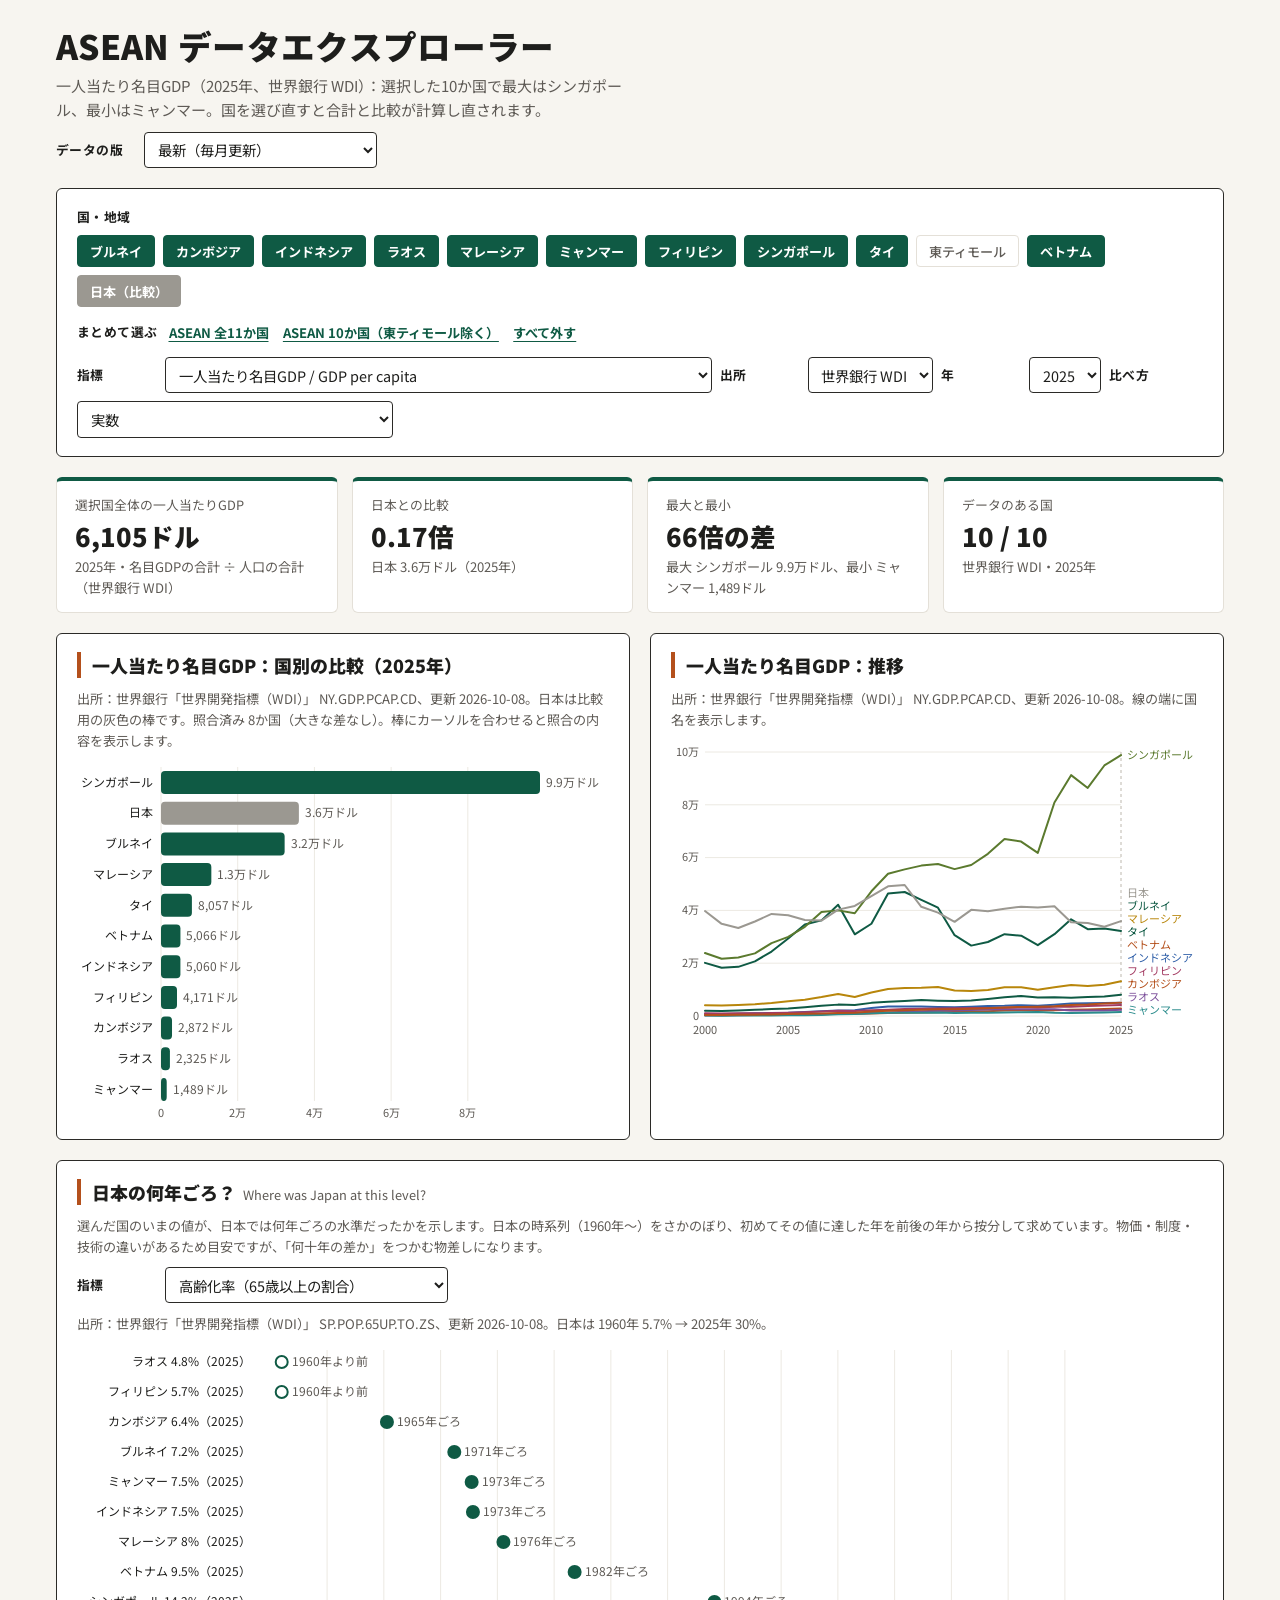
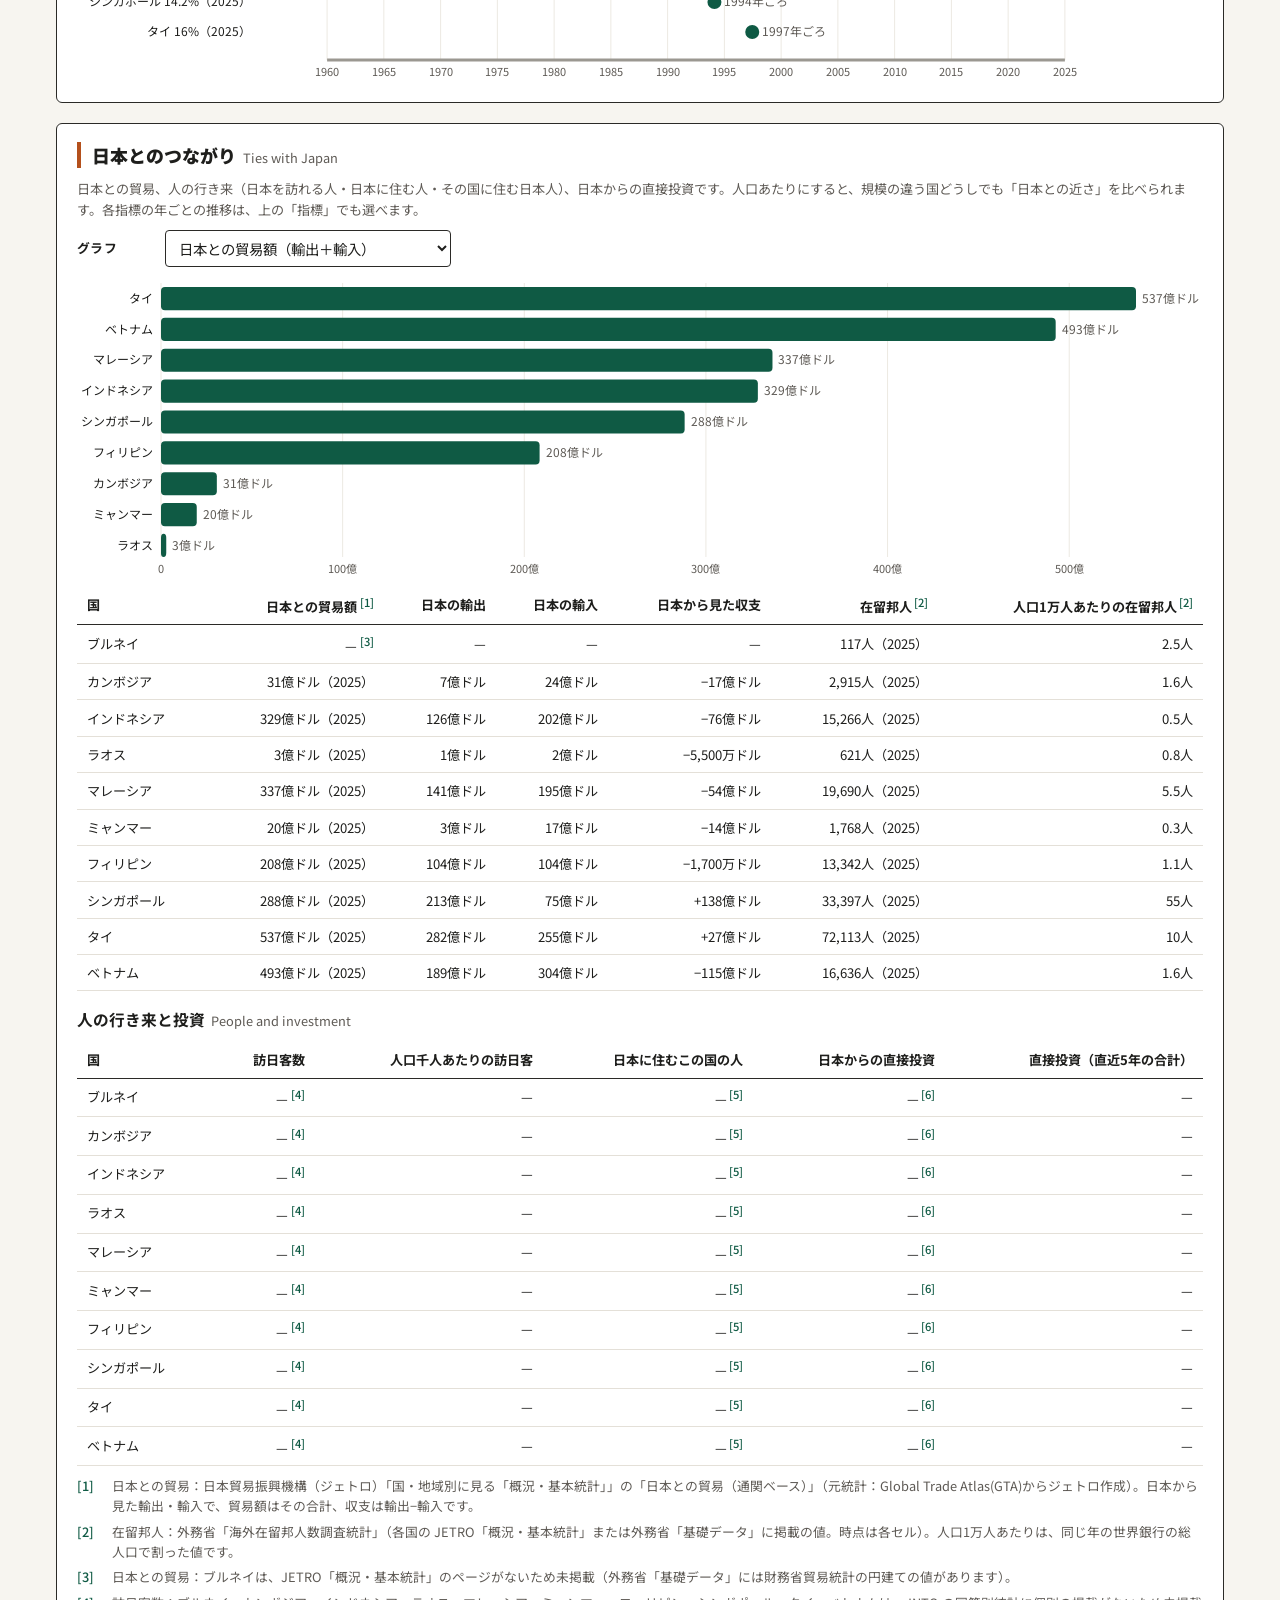
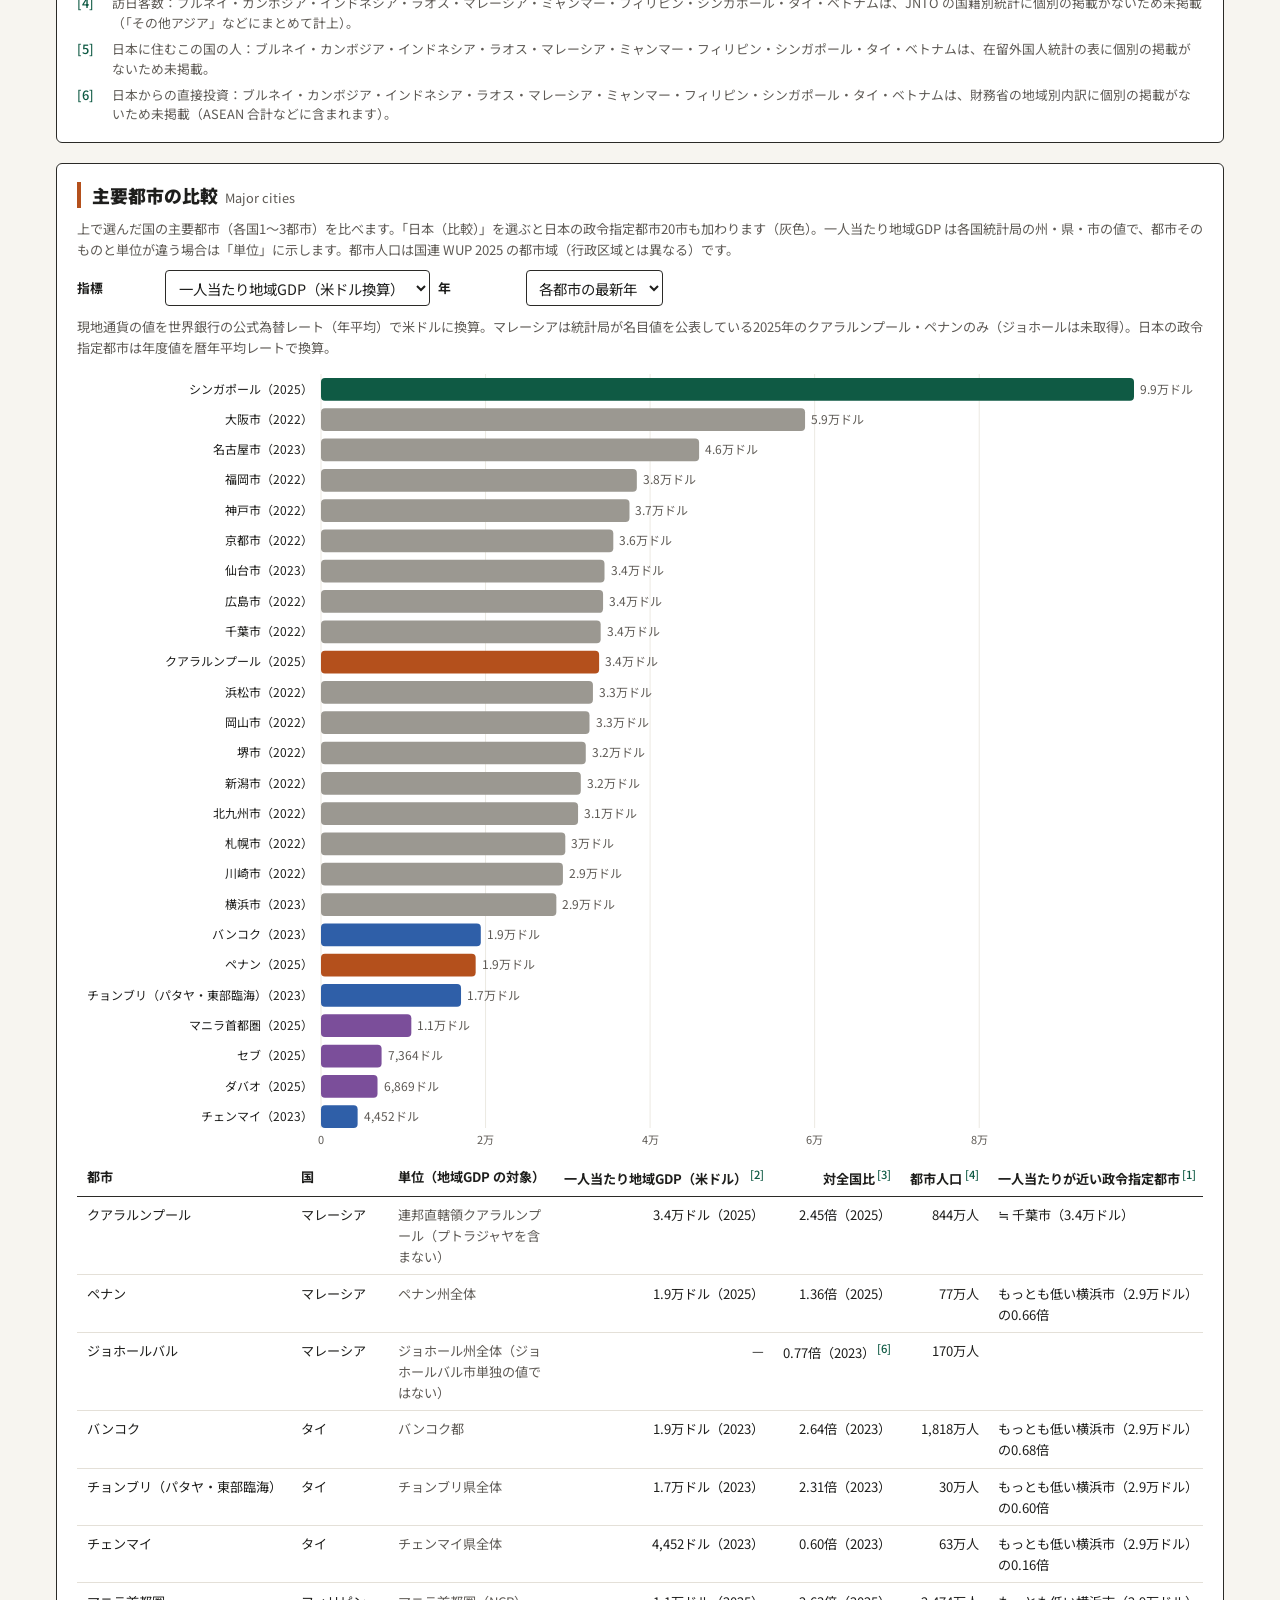
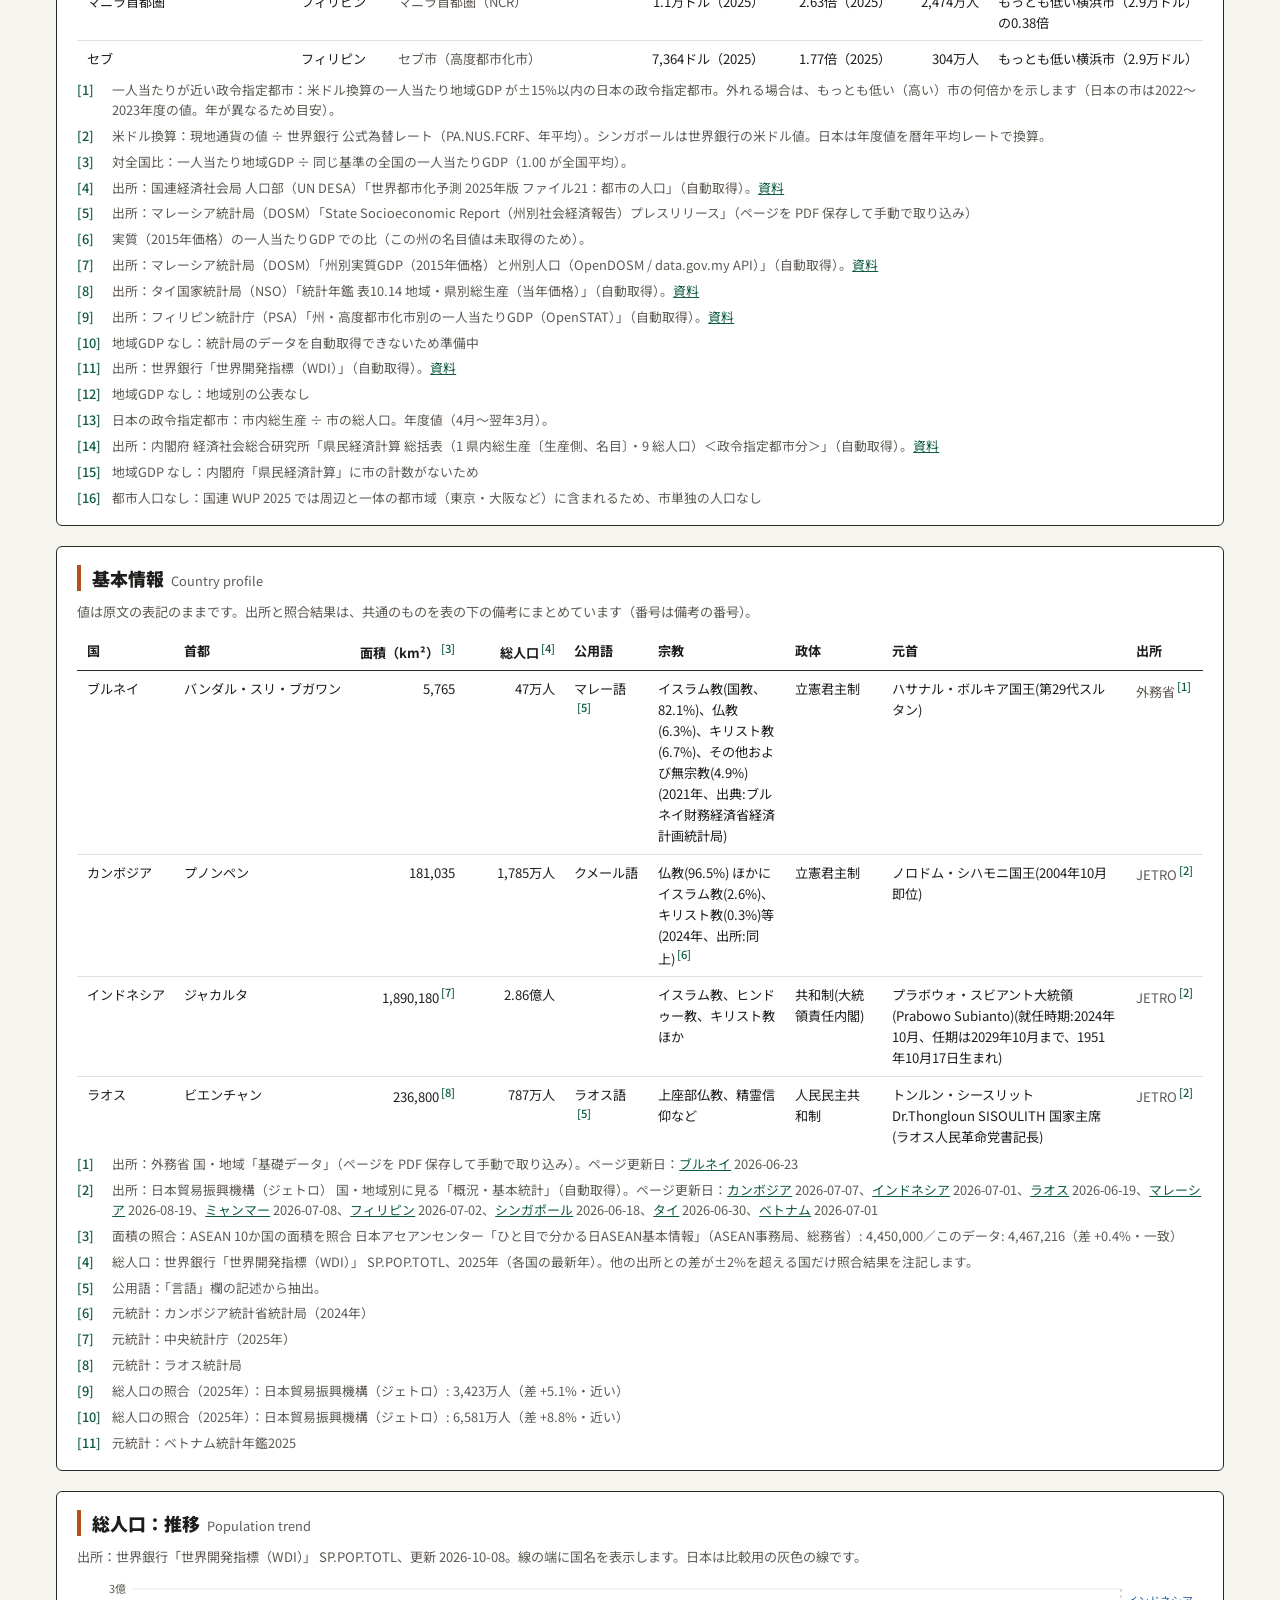
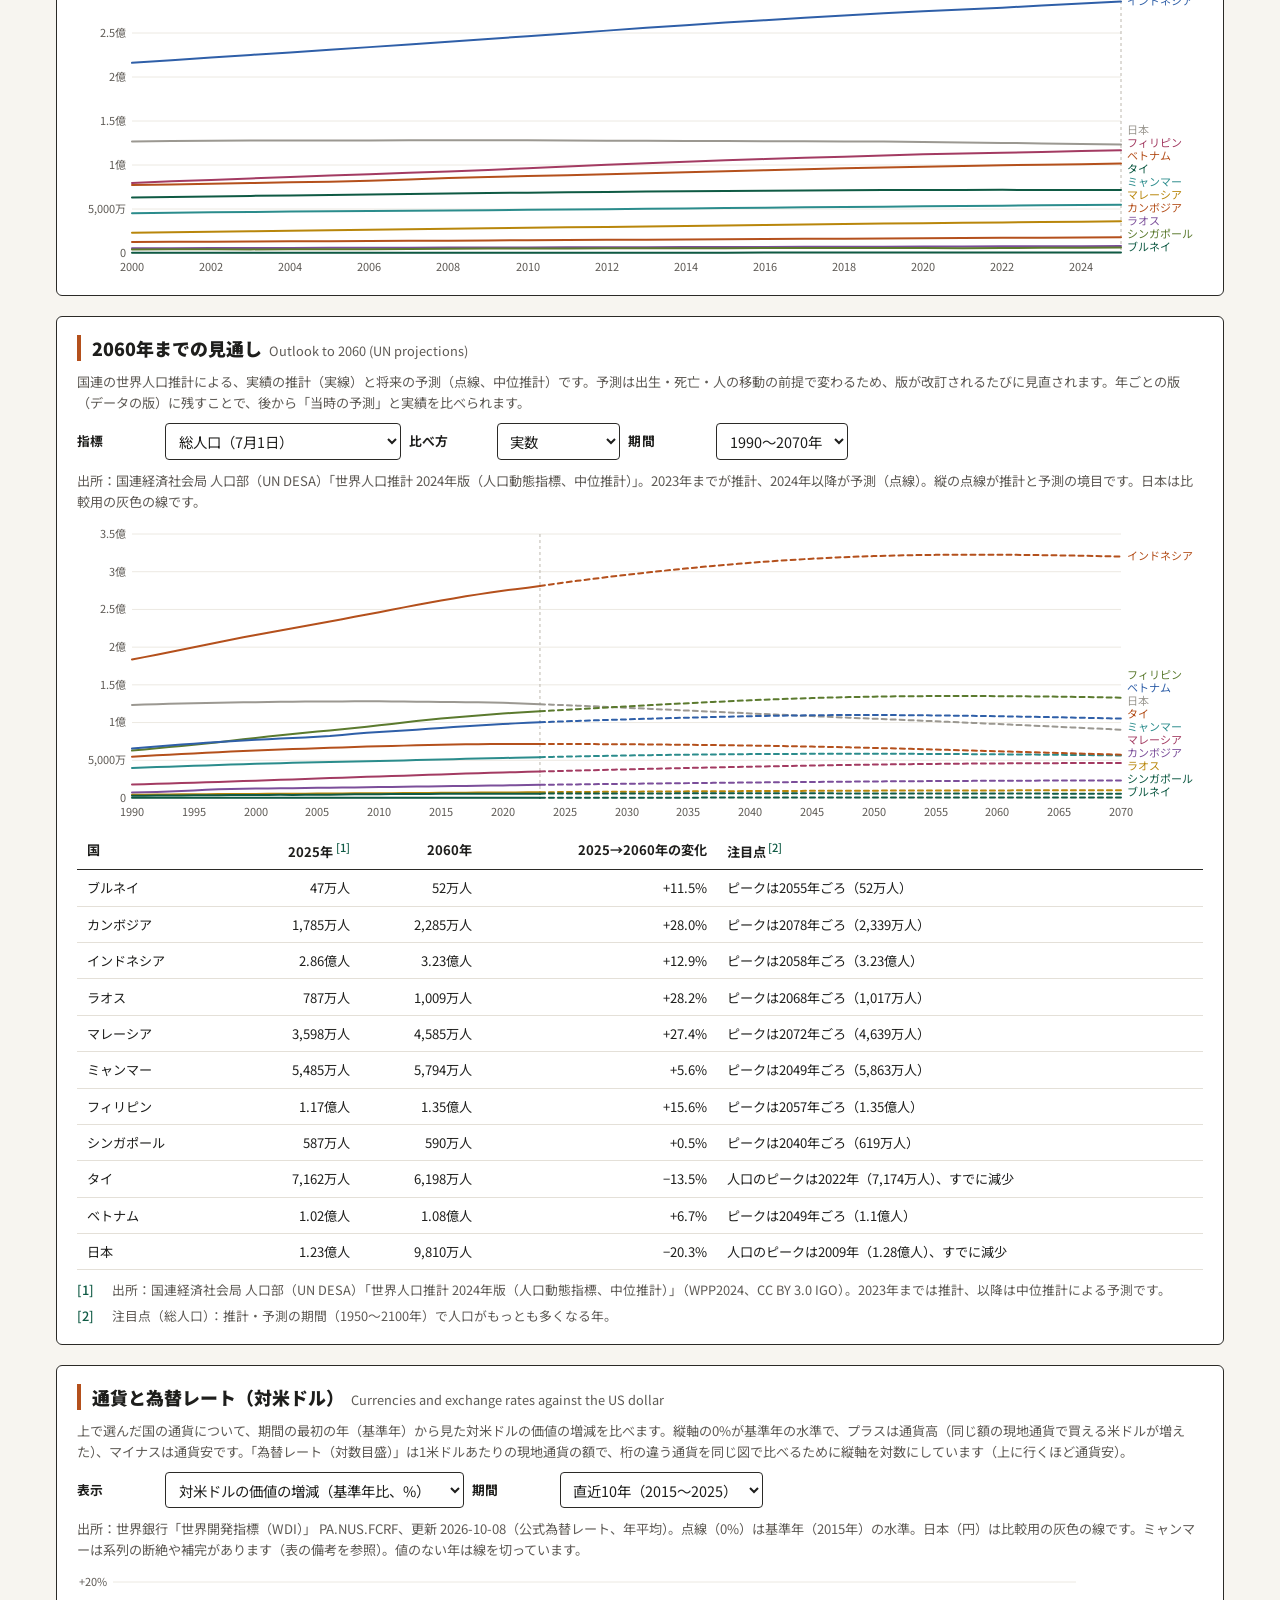
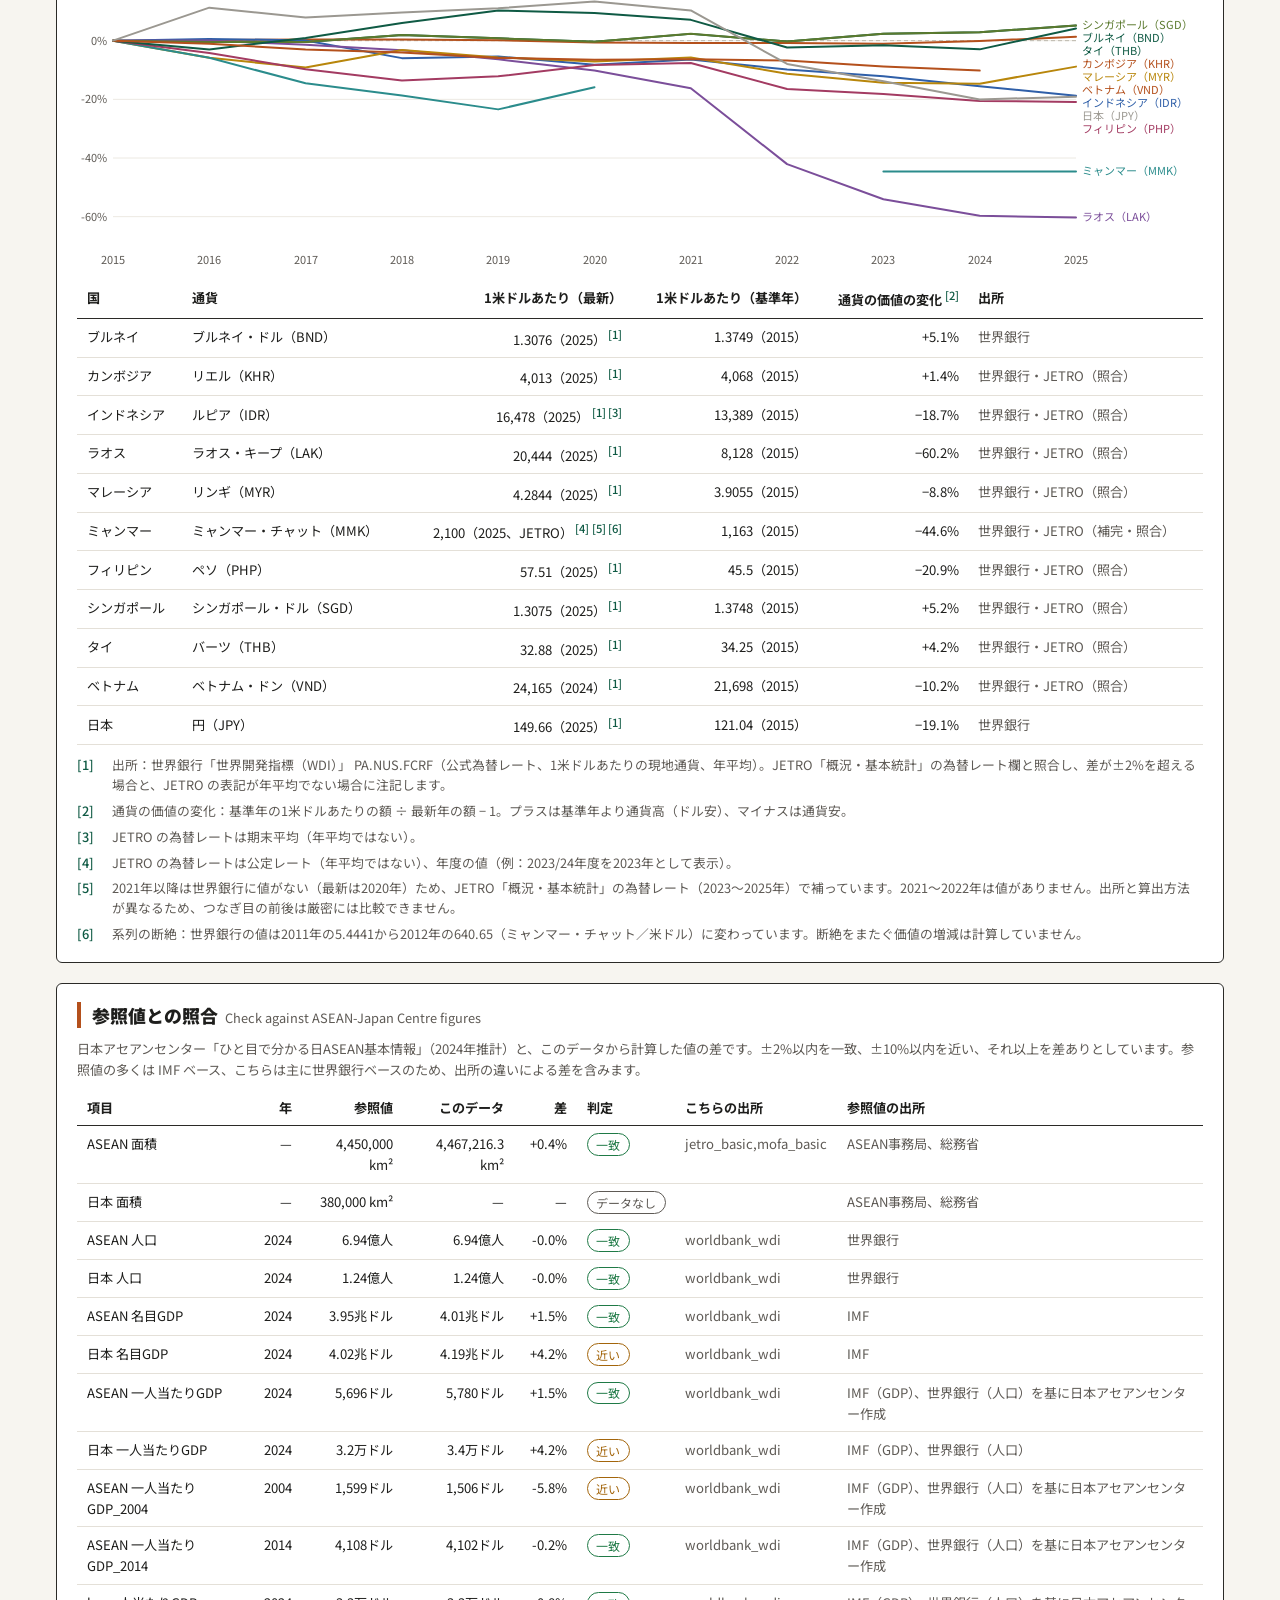
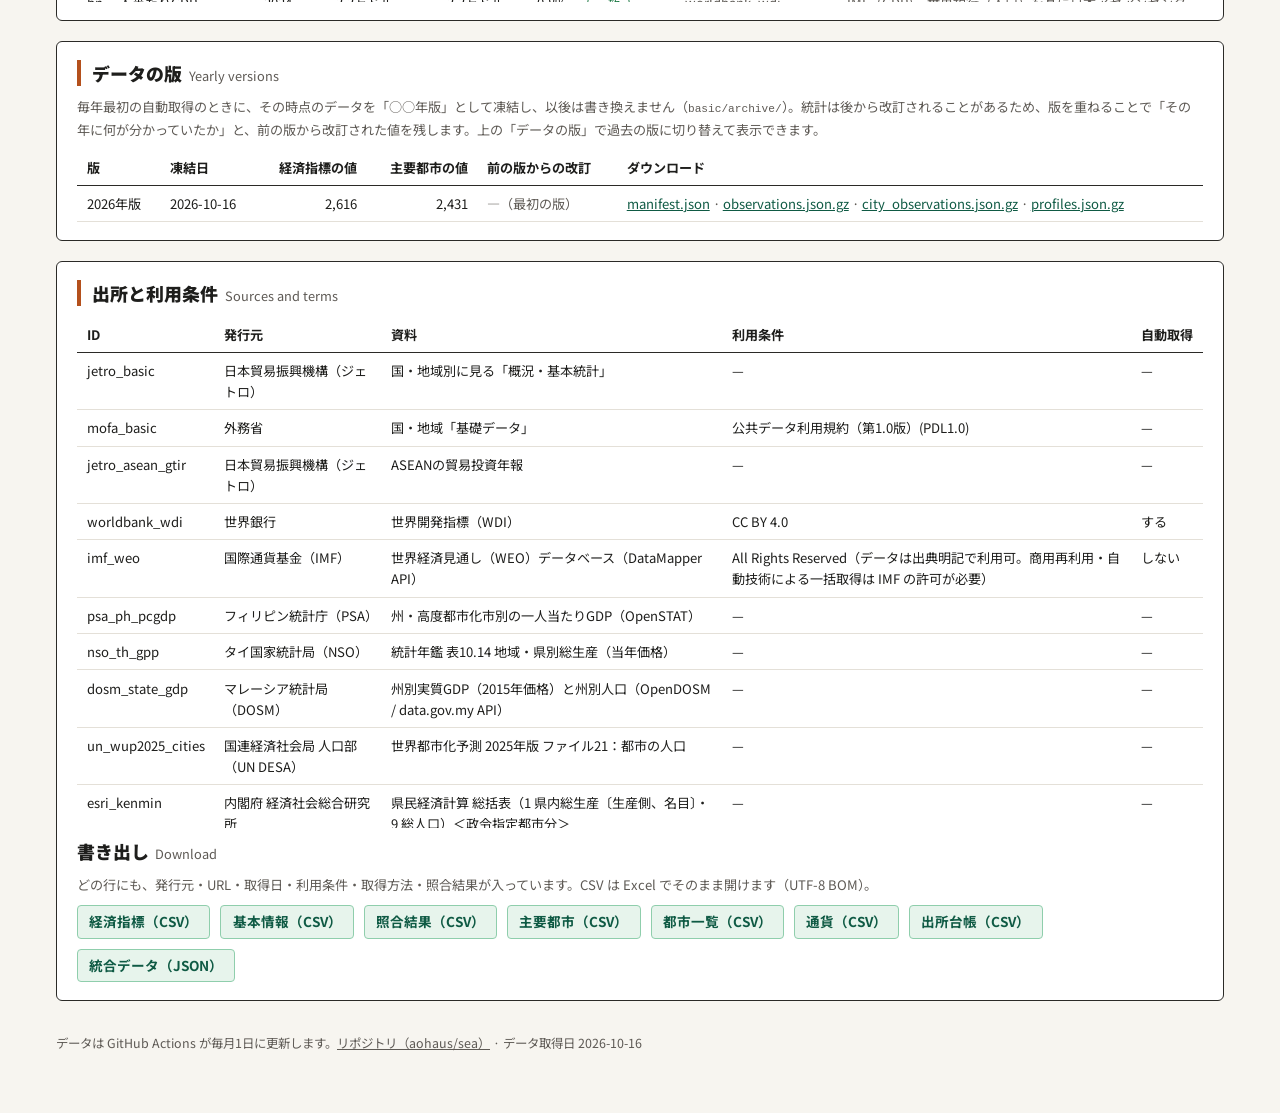
==== basic/index.html @ c5201b41 "新しい指標を合計の対象に、出所の短い表示名を追加 Co-Authored-By: Claude Opus 5.5 <noreply@anthropic.com> Claude-Session: htt" ====
<!doctype html>
<html lang="ja">
<head>
<meta charset="utf-8">
<meta name="viewport" content="width=device-width, initial-scale=1, viewport-fit=cover">
<title>ASEAN データエクスプローラー</title>
<meta name="description" content="ASEAN 11か国と日本の基本情報・経済指標を、出所と照合結果つきで比較・書き出しできるビューア。">
<link rel="preconnect" href="https://fonts.googleapis.com">
<link rel="preconnect" href="https://fonts.gstatic.com" crossorigin>
<link rel="stylesheet" href="https://fonts.googleapis.com/css2?family=Noto+Sans+JP:wght@400;500;700;900&display=swap">
<style>
  /* Layout: one column of cards; controls on top, summary tiles, two charts side by side when wide, then tables. */
  /* Palette and type follow Campur.ai: warm off-white page, white cards with a dark frame, deep green
     as the main colour (buttons, selected chips), mint chips, rust and mustard as accents, Noto Sans JP
     throughout with heavy headings. */
  :root {
    --bg: #f7f5f0; --panel: #ffffff; --fg: #1e1e1c; --muted: #5e5a55; --line: #e4e0d8; --frame: #2b2a27;
    --accent: #0f5a44; --on-accent: #ffffff; --accent-soft: #e7f4ec; --accent-line: #8fceac; --rust: #b4501c; --mustard-soft: #fdf3c8; --mustard-line: #e6c35c;
    --ref: #9b9891; --grid: #ece9e2; --axis: #bdb8ae;
    --ok: #1f7a46; --warn: #a3650b; --bad: #b3261e;
    --s1: #0f5a44; --s2: #b4501c; --s3: #2f5fa8; --s4: #7b4e9a; --s5: #b8860b; --s6: #2b8c8c; --s7: #a33b62; --s8: #5b7a2e;
    --sans: "Noto Sans JP", "Hiragino Sans", "Yu Gothic", system-ui, sans-serif;
    --radius: 6px;
    color-scheme: light;
  }
  @media (prefers-color-scheme: dark) {
    :root:not([data-theme="light"]) {
      --bg: #121411; --panel: #1a1d19; --fg: #ecebe6; --muted: #a3a09a; --line: #2d302b; --frame: #5a5d56;
      --accent: #5cc79e; --on-accent: #0d1a14; --accent-soft: #15302a; --accent-line: #2f6b55; --rust: #e07a45; --mustard-soft: #3a3214; --mustard-line: #7d6a24;
      --ref: #77756f; --grid: #252823; --axis: #44473f;
      --ok: #5cc98a; --warn: #e0a64a; --bad: #f2786d;
      --s1: #5cc79e; --s2: #e07a45; --s3: #7fa3ec; --s4: #c39ad6; --s5: #e0c056; --s6: #6fcbd8; --s7: #e57ea5; --s8: #9cc26a;
      color-scheme: dark;
    }
  }
  :root[data-theme="dark"] {
    --bg: #121411; --panel: #1a1d19; --fg: #ecebe6; --muted: #a3a09a; --line: #2d302b; --frame: #5a5d56;
    --accent: #5cc79e; --on-accent: #0d1a14; --accent-soft: #15302a; --accent-line: #2f6b55; --rust: #e07a45; --mustard-soft: #3a3214; --mustard-line: #7d6a24;
    --ref: #77756f; --grid: #252823; --axis: #44473f;
    --ok: #5cc98a; --warn: #e0a64a; --bad: #f2786d;
    --s1: #5cc79e; --s2: #e07a45; --s3: #7fa3ec; --s4: #c39ad6; --s5: #e0c056; --s6: #6fcbd8; --s7: #e57ea5; --s8: #9cc26a;
    color-scheme: dark;
  }
  * { box-sizing: border-box; }
  html, body { margin: 0; }
  body { background: var(--bg); color: var(--fg); font-family: var(--sans); font-size: 15px; line-height: 1.6; }
  main { max-width: 1200px; margin-inline: auto; padding-inline: 16px; padding-block: 24px 48px; display: grid; gap: 20px; }
  h1 { font-weight: 900; font-size: clamp(1.6rem, 3vw, 2.1rem); margin: 0; line-height: 1.3; letter-spacing: .01em; text-wrap: balance; }
  h2 { font-size: 1.12rem; font-weight: 900; margin: 0; line-height: 1.45; text-wrap: balance; }
  /* Section headings carry a short rust bar, like the section badges on Campur.ai. */
  .card > h2:first-child { padding-left: .7rem; border-left: 4px solid var(--rust); }
  h3.sub { font-size: .98rem; font-weight: 700; margin: 8px 0 0; line-height: 1.45; }
  .en { color: var(--muted); font-size: .8rem; font-weight: 400; margin-left: .5em; }
  .lede { color: var(--muted); margin: 6px 0 0; max-width: 72ch; }
  .card { background: var(--panel); border: 1.5px solid var(--frame); border-radius: var(--radius); padding: 18px 20px; display: grid; grid-template-columns: minmax(0, 1fr); align-content: start; gap: 10px; min-width: 0; }
  .note { color: var(--muted); font-size: .82rem; margin: 0; }
  .grid2 { display: grid; gap: 20px; grid-template-columns: repeat(auto-fit, minmax(min(100%, 24rem), 1fr)); }
  .row { display: flex; flex-wrap: wrap; gap: 8px; align-items: center; }
  .label { font-size: .8rem; font-weight: 700; color: var(--fg); min-width: 5rem; letter-spacing: .03em; }
  .chip { font: inherit; font-size: .82rem; font-weight: 700; border: 1px solid var(--accent-line); background: var(--accent-soft); color: var(--accent); border-radius: 4px; padding: .28rem .75rem; cursor: pointer; }
  .chip[aria-pressed="false"] { background: var(--panel); border-color: var(--line); color: var(--muted); font-weight: 500; }
  .chip[aria-pressed="true"] { background: var(--accent); border-color: var(--accent); color: var(--on-accent); }
  .chip.ref[aria-pressed="true"] { background: var(--ref); border-color: var(--ref); }
  .link { font: inherit; font-size: .82rem; font-weight: 700; background: none; border: none; color: var(--accent); text-decoration: underline; text-underline-offset: 3px; cursor: pointer; padding: .28rem .2rem; }
  select { font: inherit; font-size: .9rem; padding: .35rem .55rem; border: 1px solid var(--frame); border-radius: 4px; background: var(--panel); color: var(--fg); max-width: 100%; }
  :focus-visible { outline: 2px solid var(--accent); outline-offset: 2px; }
  .tiles { display: grid; gap: 14px; grid-template-columns: repeat(auto-fit, minmax(min(100%, 14rem), 1fr)); }
  .tile { background: var(--panel); border: 1px solid var(--line); border-top: 4px solid var(--accent); border-radius: var(--radius); padding: 14px 18px; display: grid; gap: 4px; align-content: start; }
  .tile .k { font-size: .8rem; color: var(--muted); }
  .tile .v { font-weight: 900; font-size: 1.6rem; font-variant-numeric: tabular-nums; line-height: 1.3; }
  .chart { position: relative; min-height: 260px; }
  .chart svg { display: block; overflow: visible; }
  .tip { position: absolute; pointer-events: none; background: var(--panel); border: 1px solid var(--line); border-radius: 8px; box-shadow: 0 4px 16px rgb(0 0 0 / .14); padding: 6px 10px; font-size: .78rem; line-height: 1.45; max-width: 24rem; z-index: 2; }
  .tip .t { color: var(--muted); }
  .tablebox { overflow: auto; max-height: 32rem; }
  table { border-collapse: collapse; width: 100%; font-size: .82rem; font-variant-numeric: tabular-nums; }
  th, td { text-align: left; padding: .45rem .6rem; border-bottom: 1px solid var(--line); vertical-align: top; }
  th { position: sticky; top: 0; background: var(--panel); font-weight: 700; white-space: nowrap; border-bottom: 1.5px solid var(--frame); }
  td.num, th.num { text-align: right; }
  .src { color: var(--muted); }
  /* Note tables (profile, cities): shared sources and checks go to a numbered notes list under the table; cells carry only a marker. */
  sup.fn { color: var(--accent); font-size: .7rem; margin-left: .15rem; font-weight: 500; }
  table.cards th:first-child, table.cards td:first-child { position: sticky; left: 0; background: var(--panel); white-space: nowrap; }
  table.cards th:first-child { z-index: 1; }
  table.cards td.nowrap { white-space: nowrap; }
  table.cards td.wide { min-width: 7em; }
  sup.fn.hdr { display: none; }
  /* Phone: one card per row, field label on the left; header markers move into the cells. */
  @media (max-width: 640px) {
    .tablebox.cards-box { max-height: none; overflow: visible; }
    table.cards thead { display: none; }
    table.cards, table.cards tbody, table.cards tr, table.cards td { display: block; }
    table.cards tr { padding: .6rem 0; border-bottom: 1px solid var(--line); }
    table.cards td { border: none; padding: .12rem 0; display: grid; grid-template-columns: 5em 1fr; gap: .6rem; text-align: left; white-space: normal; }
    table.cards td::before { content: attr(data-label); color: var(--muted); font-size: .78rem; }
    table.cards td:first-child { position: static; display: block; font-weight: 500; font-size: .95rem; padding-bottom: .25rem; }
    table.cards td:first-child::before { content: none; }
    table.cards td.empty { display: none; }
    table.cards td.nowrap { white-space: normal; }
    sup.fn.hdr { display: inline; }
  }
  .notes { margin: 0; padding-left: 0; list-style: none; display: grid; gap: 6px; font-size: .8rem; color: var(--muted); line-height: 1.55; }
  .notes li { display: grid; grid-template-columns: 2.2rem 1fr; }
  .notes .mk { color: var(--accent); font-weight: 500; }
  .notes a { color: var(--accent); }
  .pill { display: inline-block; border-radius: 999px; padding: .05rem .55rem; font-size: .75rem; border: 1px solid currentColor; white-space: nowrap; }
  .pill.match { color: var(--ok); } .pill.close { color: var(--warn); } .pill.differs { color: var(--bad); } .pill.no_data { color: var(--muted); }
  .downloads { display: flex; flex-wrap: wrap; gap: 10px; }
  .downloads a { color: var(--accent); font-size: .85rem; font-weight: 700; background: var(--accent-soft); border: 1px solid var(--accent-line); border-radius: 4px; padding: .3rem .7rem; text-decoration: none; }
  .status { color: var(--muted); }
  .version-row { margin-top: 10px; }
  #version-note.archived { color: var(--warn); }
  code { font-size: .85em; }
  #version-table td.nowrap { white-space: nowrap; }
  #version-table a { color: var(--accent); }
  .status.error { color: var(--bad); }
  footer { color: var(--muted); font-size: .78rem; }
  footer a { color: inherit; }
</style>
</head>
<body>
<main>
  <header>
    <h1>ASEAN データエクスプローラー</h1>
    <p class="lede" id="takeaway">データを読み込んでいます…</p>
    <div class="row version-row">
      <label class="label" for="version">データの版</label>
      <select id="version"><option value="latest">最新（毎月更新）</option></select>
      <span class="note" id="version-note"></span>
    </div>
  </header>

  <section class="card" aria-label="表示条件">
    <div class="row">
      <span class="label">国・地域</span>
      <div class="row" id="chips"></div>
    </div>
    <div class="row">
      <span class="label">まとめて選ぶ</span>
      <button class="link" type="button" data-preset="all">ASEAN 全11か国</button>
      <button class="link" type="button" data-preset="asean10">ASEAN 10か国（東ティモール除く）</button>
      <button class="link" type="button" data-preset="none">すべて外す</button>
    </div>
    <div class="row">
      <label class="label" for="indicator">指標</label>
      <select id="indicator"></select>
      <label class="label" for="source">出所</label>
      <select id="source"></select>
      <label class="label" for="year">年</label>
      <select id="year"></select>
      <label class="label" for="rel">比べ方</label>
      <select id="rel">
        <option value="abs">実数</option>
        <option value="japan">日本を物差しに（日本＝100／日本との差）</option>
      </select>
    </div>
  </section>

  <section class="tiles" aria-label="選択国のまとめ">
    <div class="tile"><span class="k" id="t1k">選択国の合計</span><span class="v" id="t1">—</span><span class="note" id="t1n"></span></div>
    <div class="tile"><span class="k">日本との比較</span><span class="v" id="t2">—</span><span class="note" id="t2n"></span></div>
    <div class="tile"><span class="k">最大と最小</span><span class="v" id="t3">—</span><span class="note" id="t3n"></span></div>
    <div class="tile"><span class="k">データのある国</span><span class="v" id="t4">—</span><span class="note" id="t4n"></span></div>
  </section>

  <section class="grid2">
    <div class="card">
      <h2 id="rank-title">国別の比較</h2>
      <p class="note" id="rank-note"></p>
      <div class="chart" id="ranking"></div>
    </div>
    <div class="card">
      <h2 id="trend-title">推移</h2>
      <p class="note" id="trend-note"></p>
      <div class="chart" id="trend"></div>
    </div>
  </section>

  <section class="card">
    <h2>日本の何年ごろ？<span class="en">Where was Japan at this level?</span></h2>
    <p class="note">選んだ国のいまの値が、日本では何年ごろの水準だったかを示します。日本の時系列（1960年〜）をさかのぼり、初めてその値に達した年を前後の年から按分して求めています。物価・制度・技術の違いがあるため目安ですが、「何十年の差か」をつかむ物差しになります。</p>
    <div class="row">
      <label class="label" for="tm-indicator">指標</label>
      <select id="tm-indicator"></select>
    </div>
    <p class="note" id="tm-note"></p>
    <div class="chart" id="tm-chart"></div>
  </section>

  <section class="card">
    <h2>日本とのつながり<span class="en">Ties with Japan</span></h2>
    <p class="note">日本との貿易、人の行き来（日本を訪れる人・日本に住む人・その国に住む日本人）、日本からの直接投資です。人口あたりにすると、規模の違う国どうしでも「日本との近さ」を比べられます。各指標の年ごとの推移は、上の「指標」でも選べます。</p>
    <div class="row">
      <label class="label" for="jt-metric">グラフ</label>
      <select id="jt-metric"></select>
    </div>
    <div class="chart" id="jt-chart"></div>
    <div class="tablebox cards-box">
      <table id="jt-table" class="cards">
        <thead><tr><th>国</th><th class="num" data-short="貿易額">日本との貿易額</th><th class="num" data-short="日本の輸出">日本の輸出</th><th class="num" data-short="日本の輸入">日本の輸入</th><th class="num" data-short="収支">日本から見た収支</th><th class="num">在留邦人</th><th class="num" data-short="人口1万人あたり">人口1万人あたりの在留邦人</th></tr></thead>
        <tbody></tbody>
      </table>
    </div>
    <h3 class="sub">人の行き来と投資<span class="en">People and investment</span></h3>
    <div class="tablebox cards-box">
      <table id="jt-flow-table" class="cards">
        <thead><tr><th>国</th><th class="num">訪日客数</th><th class="num" data-short="人口千人あたり">人口千人あたりの訪日客</th><th class="num" data-short="日本に住む人">日本に住むこの国の人</th><th class="num" data-short="直接投資">日本からの直接投資</th><th class="num" data-short="直接投資5年計">直接投資（直近5年の合計）</th></tr></thead>
        <tbody></tbody>
      </table>
    </div>
    <ol class="notes" id="jt-notes" aria-label="備考"></ol>
  </section>

  <section class="card" id="cities">
    <h2>主要都市の比較<span class="en">Major cities</span></h2>
    <p class="note">上で選んだ国の主要都市（各国1〜3都市）を比べます。「日本（比較）」を選ぶと日本の政令指定都市20市も加わります（灰色）。一人当たり地域GDP は各国統計局の州・県・市の値で、都市そのものと単位が違う場合は「単位」に示します。都市人口は国連 WUP 2025 の都市域（行政区域とは異なる）です。</p>
    <div class="row">
      <label class="label" for="city-indicator">指標</label>
      <select id="city-indicator"></select>
      <label class="label" for="city-year">年</label>
      <select id="city-year"></select>
    </div>
    <p class="note" id="city-note"></p>
    <div class="chart" id="city-chart"></div>
    <div class="tablebox cards-box">
      <table id="city-table" class="cards">
        <thead><tr><th>都市</th><th>国</th><th data-short="単位">単位（地域GDP の対象）</th><th class="num" data-short="米ドル換算">一人当たり地域GDP（米ドル）</th><th class="num">対全国比</th><th class="num">都市人口</th><th data-short="近い日本の市">一人当たりが近い政令指定都市</th><th data-short="出所">地域GDP の出所</th></tr></thead>
        <tbody></tbody>
      </table>
    </div>
    <ol class="notes" id="city-notes" aria-label="備考"></ol>
  </section>

  <section class="card">
    <h2>基本情報<span class="en">Country profile</span></h2>
    <p class="note">値は原文の表記のままです。出所と照合結果は、共通のものを表の下の備考にまとめています（番号は備考の番号）。</p>
    <div class="tablebox cards-box">
      <table id="profile-table" class="cards">
        <thead><tr><th>国</th><th>首都</th><th class="num">面積（km²）</th><th class="num">総人口</th><th>公用語</th><th>宗教</th><th>政体</th><th>元首</th><th>出所</th></tr></thead>
        <tbody></tbody>
      </table>
    </div>
    <ol class="notes" id="profile-notes" aria-label="備考"></ol>
  </section>

  <section class="card">
    <h2 id="pop-trend-title">総人口：推移<span class="en">Population trend</span></h2>
    <p class="note" id="pop-trend-note"></p>
    <div class="chart" id="pop-trend"></div>
  </section>

  <section class="card">
    <h2>2060年までの見通し<span class="en">Outlook to 2060 (UN projections)</span></h2>
    <p class="note">国連の世界人口推計による、実績の推計（実線）と将来の予測（点線、中位推計）です。予測は出生・死亡・人の移動の前提で変わるため、版が改訂されるたびに見直されます。年ごとの版（データの版）に残すことで、後から「当時の予測」と実績を比べられます。</p>
    <div class="row">
      <label class="label" for="pj-indicator">指標</label>
      <select id="pj-indicator"></select>
      <label class="label" for="pj-scale">比べ方</label>
      <select id="pj-scale">
        <option value="abs">実数</option>
        <option value="index">2025年＝100</option>
      </select>
      <label class="label" for="pj-span">期間</label>
      <select id="pj-span">
        <option value="1990">1990〜2070年</option>
        <option value="1950">1950〜2100年</option>
      </select>
    </div>
    <p class="note" id="pj-note"></p>
    <div class="chart" id="pj-chart"></div>
    <div class="tablebox cards-box">
      <table id="pj-table" class="cards">
        <thead><tr><th>国</th><th class="num">2025年</th><th class="num">2060年</th><th class="num" data-short="変化">2025→2060年の変化</th><th data-short="注目点">注目点</th></tr></thead>
        <tbody></tbody>
      </table>
    </div>
    <ol class="notes" id="pj-notes" aria-label="備考"></ol>
  </section>

  <section class="card">
    <h2>通貨と為替レート（対米ドル）<span class="en">Currencies and exchange rates against the US dollar</span></h2>
    <p class="note">上で選んだ国の通貨について、期間の最初の年（基準年）から見た対米ドルの価値の増減を比べます。縦軸の0%が基準年の水準で、プラスは通貨高（同じ額の現地通貨で買える米ドルが増えた）、マイナスは通貨安です。「為替レート（対数目盛）」は1米ドルあたりの現地通貨の額で、桁の違う通貨を同じ図で比べるために縦軸を対数にしています（上に行くほど通貨安）。</p>
    <div class="row">
      <label class="label" for="fx-mode">表示</label>
      <select id="fx-mode">
        <option value="index">対米ドルの価値の増減（基準年比、%）</option>
        <option value="rate">為替レート（1米ドルあたり、対数目盛）</option>
      </select>
      <label class="label" for="fx-span">期間</label>
      <select id="fx-span"></select>
    </div>
    <p class="note" id="fx-note"></p>
    <div class="chart" id="fx-trend"></div>
    <div class="tablebox cards-box">
      <table id="fx-table" class="cards">
        <thead><tr><th>国</th><th>通貨</th><th class="num" data-short="最新">1米ドルあたり（最新）</th><th class="num" data-short="基準年">1米ドルあたり（基準年）</th><th class="num" data-short="価値の変化">通貨の価値の変化</th><th>出所</th></tr></thead>
        <tbody></tbody>
      </table>
    </div>
    <ol class="notes" id="fx-notes" aria-label="備考"></ol>
  </section>

  <section class="card">
    <h2>参照値との照合<span class="en">Check against ASEAN-Japan Centre figures</span></h2>
    <p class="note">日本アセアンセンター「ひと目で分かる日ASEAN基本情報」（2024年推計）と、このデータから計算した値の差です。±2%以内を一致、±10%以内を近い、それ以上を差ありとしています。参照値の多くは IMF ベース、こちらは主に世界銀行ベースのため、出所の違いによる差を含みます。</p>
    <div class="tablebox">
      <table id="validation-table">
        <thead><tr><th>項目</th><th class="num">年</th><th class="num">参照値</th><th class="num">このデータ</th><th class="num">差</th><th>判定</th><th>こちらの出所</th><th>参照値の出所</th></tr></thead>
        <tbody></tbody>
      </table>
    </div>
  </section>

  <section class="card">
    <h2>データの版<span class="en">Yearly versions</span></h2>
    <p class="note">毎年最初の自動取得のときに、その時点のデータを「○○年版」として凍結し、以後は書き換えません（<code>basic/archive/</code>）。統計は後から改訂されることがあるため、版を重ねることで「その年に何が分かっていたか」と、前の版から改訂された値を残します。上の「データの版」で過去の版に切り替えて表示できます。</p>
    <div class="tablebox">
      <table id="version-table">
        <thead><tr><th>版</th><th>凍結日</th><th class="num">経済指標の値</th><th class="num">主要都市の値</th><th>前の版からの改訂</th><th>ダウンロード</th></tr></thead>
        <tbody></tbody>
      </table>
    </div>
  </section>

  <section class="card">
    <h2>出所と利用条件<span class="en">Sources and terms</span></h2>
    <div class="tablebox">
      <table id="source-table">
        <thead><tr><th>ID</th><th>発行元</th><th>資料</th><th>利用条件</th><th>自動取得</th></tr></thead>
        <tbody></tbody>
      </table>
    </div>
    <h2>書き出し<span class="en">Download</span></h2>
    <p class="note">どの行にも、発行元・URL・取得日・利用条件・取得方法・照合結果が入っています。CSV は Excel でそのまま開けます（UTF-8 BOM）。</p>
    <div class="downloads">
      <a href="data/observations.csv" download>経済指標（CSV）</a>
      <a href="data/profiles.csv" download>基本情報（CSV）</a>
      <a href="data/validation.csv" download>照合結果（CSV）</a>
      <a href="data/city_observations.csv" download>主要都市（CSV）</a>
      <a href="data/city_list.csv" download>都市一覧（CSV）</a>
      <a href="data/currencies.csv" download>通貨（CSV）</a>
      <a href="data/sources.csv" download>出所台帳（CSV）</a>
      <a href="data/dataset.json" download>統合データ（JSON）</a>
    </div>
  </section>

  <footer>
    <p>データは GitHub Actions が毎月1日に更新します。<a href="https://github.com/aohaus/sea/tree/main/basic">リポジトリ（aohaus/sea）</a> · <span class="status" id="status"></span></p>
  </footer>
</main>

<!-- d3 is kept in the repository so the page keeps working without an external CDN. -->
<script src="vendor/d3-7.9.0.min.js"></script>
<script>
(() => {
  const ASEAN = ['bn', 'kh', 'id', 'la', 'my', 'mm', 'ph', 'sg', 'th', 'tl', 'vn'];
  const ASEAN10 = ASEAN.filter((c) => c !== 'tl');
  const ADDITIVE = new Set(['population', 'gdp_nominal', 'fdi_inflow', 'japan_exports', 'japan_imports', 'japanese_residents',
    'visitors_to_japan', 'residents_in_japan', 'fdi_from_japan']);
  // Units compared by difference rather than ratio (a 16-year gap in life expectancy, not "1.2 times").
  const DIFF_UNITS = new Set(['%', 'years', 'births']);
  const SOURCE_LABEL = { worldbank_wdi: '世界銀行 WDI', imf_weo: 'IMF WEO', jetro_basic: 'JETRO', mofa_basic: '外務省',
    jnto_visitors: 'JNTO', isa_residents: '出入国在留管理庁', mof_fdi: '財務省' };
  const STATUS = { match: '一致', close: '近い', differs: '差あり', no_data: 'データなし' };
  const $ = (id) => document.getElementById(id);
  const css = (name) => getComputedStyle(document.documentElement).getPropertyValue(name).trim();
  const series = () => ['--s1', '--s2', '--s3', '--s4', '--s5', '--s6', '--s7', '--s8'].map(css);

  // ---------- state (kept in this browser only) ----------
  const DEFAULTS = { countries: ASEAN10, japan: true, indicator: 'gdp_per_capita', source: 'worldbank_wdi', year: null,
    cityIndicator: 'grdp_per_capita_usd', cityYear: 'latest', fxMode: 'index', fxSpan: 10, rel: 'abs', tmIndicator: 'aged_65_share', jtMetric: 'trade', pjIndicator: 'population', pjScale: 'abs', pjSpan: 1990 };
  let state = { ...DEFAULTS };
  try { state = { ...DEFAULTS, ...JSON.parse(localStorage.getItem('asean-explorer') || '{}') }; } catch (e) { /* storage unavailable */ }
  const set = (patch) => {
    state = { ...state, ...patch };
    try { localStorage.setItem('asean-explorer', JSON.stringify(state)); } catch (e) { /* storage unavailable */ }
    render();
  };

  // ---------- formatting ----------
  const num = (v, d) => v.toLocaleString('ja-JP', { maximumFractionDigits: d });
  function fmt(v, unit) {
    if (v == null || !isFinite(v)) return '—';
    const a = Math.abs(v);
    if (unit === 'persons') return a >= 1e8 ? num(v / 1e8, 2) + '億人' : a >= 1e4 ? num(v / 1e4, 0) + '万人' : num(v, 0) + '人';
    if (unit === 'perK') return num(v, a < 10 ? 1 : 0) + '人';
    if (unit === 'JPY') return a >= 1e12 ? num(v / 1e12, 2) + '兆円' : a >= 1e8 ? num(v / 1e8, 0) + '億円' : num(v / 1e4, 0) + '万円';
    if (unit === 'USD') return a >= 1e12 ? num(v / 1e12, 2) + '兆ドル' : a >= 1e8 ? num(v / 1e8, 0) + '億ドル' : a >= 1e4 ? num(v / 1e4, 1) + '万ドル' : num(v, 0) + 'ドル';
    if (unit === '%') return num(v, 1) + '%';
    if (unit === 'LCU/USD') return num(v, a < 10 ? 4 : a < 1000 ? 2 : 0);
    if (unit === 'PPP$') return a >= 1e4 ? num(v / 1e4, 1) + '万国際ドル' : num(v, 0) + '国際ドル';
    if (unit === 'years') return num(v, 1) + '歳';
    if (unit === 'births') return num(v, 2);
    if (unit === 'index') return num(v, 0);
    if (unit === 'pt') return (v > 0 ? '+' : v < 0 ? '−' : '±') + num(Math.abs(v), 1) + 'pt';
    return num(v, 1);
  }
  function fmtAxis(v, unit) {
    const a = Math.abs(v);
    if (unit === 'persons') return a >= 1e8 ? num(v / 1e8, 1) + '億' : a >= 1e4 ? num(v / 1e4, 0) + '万' : num(v, 0);
    if (unit === 'JPY') return a >= 1e12 ? num(v / 1e12, 1) + '兆' : a >= 1e8 ? num(v / 1e8, 0) + '億' : num(v / 1e4, 0) + '万';
    if (unit === 'USD') return a >= 1e12 ? num(v / 1e12, 1) + '兆' : a >= 1e8 ? num(v / 1e8, 0) + '億' : a >= 1e4 ? num(v / 1e4, 1) + '万' : num(v, 0);
    if (unit === '%') return num(v, 2) + '%';  // small ranges need decimals (e.g. -0.05%)
    if (unit === 'LCU/USD') return a >= 1e4 ? num(v / 1e4, 1) + '万' : num(v, a < 10 ? 2 : 0);
    if (unit === 'index') return num(v, 0);
    if (unit === 'PPP$') return a >= 1e4 ? num(v / 1e4, 1) + '万' : num(v, 0);
    if (unit === 'pt') return (v > 0 ? '+' : '') + num(v, 0);
    if (unit === 'chg%') return (v > 0 ? '+' : '') + num(v, 0) + '%';
    return num(v, 1);
  }
  // Signed percentage change, e.g. +27.3% / −11.6%.
  const fmtChg = (v) => (v > 0 ? '+' : v < 0 ? '−' : '±') + Math.abs(v).toFixed(1) + '%';
  // Text width at 12px: full-width characters ~12px, others ~7px.
  const textW = (s) => [...String(s)].reduce((w, ch) => w + (ch.charCodeAt(0) > 0xff ? 12 : 7), 0);

  // ---------- tooltip ----------
  function tip(box) {
    let t = box.querySelector('.tip');
    if (!t) { t = document.createElement('div'); t.className = 'tip'; t.hidden = true; box.appendChild(t); }
    return t;
  }
  function showTip(box, event, lines) {
    const t = tip(box);
    t.replaceChildren(...lines.filter(Boolean).map((l, i) => { const d = document.createElement('div'); if (i === 0) d.className = 't'; d.textContent = l; return d; }));
    t.hidden = false;
    const r = box.getBoundingClientRect();
    const x = event.clientX - r.left, y = event.clientY - r.top;
    t.style.left = Math.max(0, Math.min(r.width - t.offsetWidth, x + 12)) + 'px';
    t.style.top = Math.max(0, Math.min(r.height - t.offsetHeight, y - t.offsetHeight - 8)) + 'px';
  }
  const hideTip = (box) => { tip(box).hidden = true; };

  let DATA = null;

  // ---------- controls ----------
  document.querySelectorAll('[data-preset]').forEach((b) => b.addEventListener('click', () => {
    const p = b.dataset.preset;
    set({ countries: p === 'all' ? ASEAN : p === 'asean10' ? ASEAN10 : [] });
  }));
  $('chips').addEventListener('click', (e) => {
    const chip = e.target.closest('button[data-code]');
    if (!chip) return;
    const code = chip.dataset.code;
    if (code === 'jp') return set({ japan: !state.japan });
    const cur = new Set(state.countries);
    cur.has(code) ? cur.delete(code) : cur.add(code);
    set({ countries: ASEAN.filter((c) => cur.has(c)) });
  });
  $('indicator').addEventListener('change', (e) => set({ indicator: e.target.value, year: null }));
  $('source').addEventListener('change', (e) => set({ source: e.target.value, year: null }));
  $('year').addEventListener('change', (e) => set({ year: Number(e.target.value) }));
  $('rel').addEventListener('change', (e) => set({ rel: e.target.value }));
  $('tm-indicator').addEventListener('change', (e) => set({ tmIndicator: e.target.value }));
  $('pj-indicator').addEventListener('change', (e) => set({ pjIndicator: e.target.value }));
  $('pj-scale').addEventListener('change', (e) => set({ pjScale: e.target.value }));
  $('pj-span').addEventListener('change', (e) => set({ pjSpan: Number(e.target.value) }));
  $('city-indicator').addEventListener('change', (e) => set({ cityIndicator: e.target.value, cityYear: 'latest' }));
  $('city-year').addEventListener('change', (e) => set({ cityYear: e.target.value === 'latest' ? 'latest' : Number(e.target.value) }));
  $('fx-mode').addEventListener('change', (e) => set({ fxMode: e.target.value }));
  $('jt-metric').addEventListener('change', (e) => set({ jtMetric: e.target.value }));
  $('fx-span').addEventListener('change', (e) => set({ fxSpan: e.target.value === 'all' ? 'all' : Number(e.target.value) }));

  // ---------- render ----------
  function render() {
    if (!DATA) return;
    const rows = DATA.observations;
    const selected = state.countries;
    const withJapan = !!state.japan;
    const trendCodes0 = () => selected.concat(withJapan ? ['jp'] : []);

    const names = new Map(rows.map((r) => [r.country_code, r.country_ja]));
    $('chips').replaceChildren(...[...ASEAN, 'jp'].filter((c) => names.has(c)).map((code) => {
      const b = document.createElement('button');
      b.type = 'button'; b.className = 'chip' + (code === 'jp' ? ' ref' : ''); b.dataset.code = code;
      b.textContent = code === 'jp' ? names.get(code) + '（比較）' : names.get(code);
      b.setAttribute('aria-pressed', String(code === 'jp' ? withJapan : selected.includes(code)));
      return b;
    }));

    // The exchange rate has its own section: amounts in different currencies cannot be summed or ranked.
    const indicators = [...new Map(rows.filter((r) => r.indicator_id !== 'exchange_rate').map((r) => [r.indicator_id, r])).values()];
    const ind = indicators.some((r) => r.indicator_id === state.indicator) ? state.indicator : indicators[0].indicator_id;
    $('indicator').replaceChildren(...indicators.map((r) => new Option(r.indicator_ja + ' / ' + r.indicator_en, r.indicator_id)));
    $('indicator').value = ind;
    const indRows = rows.filter((r) => r.indicator_id === ind);
    const unit = indRows[0].unit, indName = indRows[0].indicator_ja;

    const srcs = [...new Set(indRows.map((r) => r.source_id))];
    const src = srcs.includes(state.source) ? state.source : (srcs.includes('worldbank_wdi') ? 'worldbank_wdi' : srcs[0]);
    $('source').replaceChildren(...srcs.map((s) => new Option(SOURCE_LABEL[s] || s, s)));
    $('source').value = src;
    const srcRows = indRows.filter((r) => r.source_id === src);
    const srcInfo = srcRows[0];

    const years = [...new Set(srcRows.filter((r) => selected.includes(r.country_code)).map((r) => r.year))].sort((a, b) => b - a);
    const year = years.includes(state.year) ? state.year : years[0];
    $('year').replaceChildren(...years.map((y) => new Option(String(y), String(y))));
    if (year != null) $('year').value = String(year);

    const at = (code, y) => srcRows.find((r) => r.country_code === code && r.year === y);
    const current = selected.map((c) => at(c, year)).filter(Boolean);
    const missing = selected.filter((c) => !at(c, year)).map((c) => names.get(c));
    const japan = withJapan ? at('jp', year) : null;
    const srcName = SOURCE_LABEL[src] || src;

    // summary
    let agg = null, aggLabel = '選択国の合計', aggNote = '';
    if (ADDITIVE.has(ind)) {
      agg = !selected.length || missing.length ? null : d3.sum(current, (r) => r.value);
      aggNote = !selected.length ? '国を選んでください'
        : missing.length ? 'データのない国があるため合計を出していません（' + missing.join('、') + '）' : current.length + 'か国の単純合計';
    } else if (ind === 'gdp_per_capita') {
      aggLabel = '選択国全体の一人当たりGDP';
      const pick = (id) => rows.filter((r) => r.indicator_id === id && r.source_id === src && r.year === year && selected.includes(r.country_code));
      const g = pick('gdp_nominal'), pop = pick('population');
      if (selected.length && g.length === selected.length && pop.length === selected.length) {
        agg = d3.sum(g, (r) => r.value) / d3.sum(pop, (r) => r.value);
        aggNote = '名目GDPの合計 ÷ 人口の合計（' + srcName + '）';
      } else aggNote = 'この出所では名目GDPと人口がそろわないため計算していません';
    } else {
      aggLabel = '選択国の中央値';
      agg = current.length ? d3.median(current, (r) => r.value) : null;
      aggNote = '比率の指標は合計できないため中央値を表示';
    }
    $('t1k').textContent = aggLabel;
    $('t1').textContent = fmt(agg, unit);
    $('t1n').textContent = (year != null ? year + '年・' : '') + aggNote;

    if (japan && agg != null && japan.value) {
      const ratio = agg / japan.value;
      const d = agg - japan.value;
      $('t2').textContent = unit === '%' ? (d >= 0 ? '+' : '') + d.toFixed(1) + 'pt'
        : DIFF_UNITS.has(unit) ? (d >= 0 ? '+' : '−') + fmt(Math.abs(d), unit) : (ratio >= 10 ? ratio.toFixed(0) : ratio.toFixed(2)) + '倍';
      $('t2n').textContent = '日本 ' + fmt(japan.value, unit) + '（' + year + '年）';
    } else {
      $('t2').textContent = '—';
      $('t2n').textContent = withJapan ? '日本のデータがこの出所・年にありません' : '日本（比較）を選ぶと表示します';
    }
    if (current.length) {
      const hi = d3.greatest(current, (r) => r.value), lo = d3.least(current, (r) => r.value);
      // Amounts compare as a ratio; rates, ages and births per woman as a difference.
      const r = hi.value / lo.value;
      $('t3').textContent = lo.value > 0 && !DIFF_UNITS.has(unit) ? (r >= 10 ? r.toFixed(0) : r.toFixed(1)) + '倍の差' : fmt(hi.value - lo.value, unit) + 'の差';
      $('t3n').textContent = '最大 ' + hi.country_ja + ' ' + fmt(hi.value, unit) + '、最小 ' + lo.country_ja + ' ' + fmt(lo.value, unit);
      $('takeaway').textContent = indName + '（' + year + '年、' + srcName + '）：選択した' + selected.length + 'か国で最大は' + hi.country_ja + '、最小は' + lo.country_ja + '。国を選び直すと合計と比較が計算し直されます。';
    } else {
      $('t3').textContent = '—'; $('t3n').textContent = '国を選んでください';
      $('takeaway').textContent = '国を選ぶと、指標ごとの合計・比較・推移を表示します。';
    }
    $('t4').textContent = current.length + ' / ' + selected.length;
    $('t4n').textContent = missing.length ? 'データなし：' + missing.join('、') : srcName + (year != null ? '・' + year + '年' : '');

    const srcNote = (srcInfo.source_publisher_ja || '') + '「' + (srcInfo.source_title_ja || '') + '」' + (srcInfo.indicator_code ? ' ' + srcInfo.indicator_code : '') + (srcInfo.source_last_updated ? '、更新 ' + srcInfo.source_last_updated : '');
    const checked = current.filter((r) => r.cross_check_status);
    const differs = checked.filter((r) => r.cross_check_status === 'differs').map((r) => r.country_ja);
    $('rank-title').textContent = indName + '：国別の比較（' + (year ?? '—') + '年）';
    $('rank-note').textContent = '出所：' + srcNote + (withJapan ? '。日本は比較用の灰色の棒です' : '') + '。'
      + (checked.length ? '照合済み ' + checked.length + 'か国' + (differs.length ? '（他の出所と差あり：' + differs.join('、') + '）' : '（大きな差なし）') + '。棒にカーソルを合わせると照合の内容を表示します。' : '');
    $('trend-title').textContent = indName + '：推移';
    $('trend-note').textContent = '出所：' + srcNote + '。線の端に国名を表示します。';
    // Known stopped series (basic/health_acknowledged.json) for the shown indicator, source and countries.
    const stops = (DATA.acknowledged || []).filter((a) => a.indicator_id === ind && a.source_id === src && trendCodes0().includes(a.place));
    if (stops.length) {
      const extra = stops.map((a) => '注（' + (names.get(a.place) || a.place) + '）：' + a.reason.replace(/。?$/, '。')).join('');
      $('rank-note').textContent += extra; $('trend-note').textContent += extra;
    }

    // "Japan as the yardstick": each value against Japan's value in the same year and source —
    // a ratio (Japan = 100) for amounts, a difference in points for rates (%).
    const trendCodes = trendCodes0();
    const jpAt = new Map(srcRows.filter((r) => r.country_code === 'jp').map((r) => [r.year, r.value]));
    const relUnit = unit === '%' ? 'pt' : 'index';
    const toRel = (r) => {
      const j = jpAt.get(r.year);
      if (j == null || (relUnit === 'index' && !j)) return null;
      const v = relUnit === 'pt' ? r.value - j : r.value / j * 100;
      return { ...r, value: v, label: fmt(v, relUnit) + '（日本 ' + fmt(j, unit) + '、' + r.year + '年）' };
    };
    const rel = state.rel === 'japan' && jpAt.size > 0;
    if (state.rel === 'japan') {
      $('rank-note').textContent = (rel ? (relUnit === 'pt' ? '日本との差（ポイント）。0 が日本と同じ水準。' : '日本＝100 とした値。同じ年・同じ出所の日本の値で割っています。')
        : 'この出所には日本の値がないため、実数で表示しています。') + $('rank-note').textContent;
      if (rel) $('trend-note').textContent = (relUnit === 'pt' ? '日本との差（ポイント）の推移。' : '日本＝100 とした値の推移。') + $('trend-note').textContent;
    }
    $('rel').value = state.rel;
    drawRanking($('ranking'), rel ? current.concat(japan ? [japan] : []).map(toRel).filter(Boolean) : current.concat(japan ? [japan] : []), rel ? relUnit : unit);
    drawTrend($('trend'), (rel ? srcRows.map(toRel).filter(Boolean) : srcRows).filter((r) => trendCodes.includes(r.country_code)), rel ? relUnit : unit, year,
      rel ? { ref: relUnit === 'pt' ? 0 : 100 } : {});
    renderTables(selected);
    renderPopulationTrend(trendCodes);
    renderTimeMachine(selected);
    renderJapanTies(selected);
    renderProjections(trendCodes);
    renderFx(trendCodes);
    renderCities(selected.concat(withJapan ? ['jp'] : []));
  }

  // ---------- major cities ----------
  const CITY_UNIT = { grdp_per_capita_usd: 'USD', grdp_per_capita_ratio: 'ratio', grdp_per_capita_local: null, city_population: 'persons' };
  const fmtCity = (v, unit, currency) => unit === 'ratio' ? v.toFixed(2) + '倍' : unit === 'local' ? num(v, 0) + ' ' + currency : fmt(v, unit);

  function renderCities(selected) {
    const box = $('city-chart');
    if (!DATA.cities) { $('city-note').textContent = DATA.citiesFailed ? '主要都市のデータを読み込めませんでした。' : '主要都市のデータを読み込んでいます…'; return; }
    const rows = DATA.cities.filter((r) => selected.includes(r.country_code));
    const inds = [...new Map(DATA.cities.map((r) => [r.indicator_id, r])).values()];
    const ind = inds.some((r) => r.indicator_id === state.cityIndicator) ? state.cityIndicator : 'grdp_per_capita_usd';
    $('city-indicator').replaceChildren(...inds.map((r) => new Option(r.indicator_ja, r.indicator_id)));
    $('city-indicator').value = ind;
    const indRows = rows.filter((r) => r.indicator_id === ind);
    const years = [...new Set(indRows.map((r) => r.year))].sort((a, b) => b - a);
    const year = state.cityYear === 'latest' || !years.includes(state.cityYear) ? 'latest' : state.cityYear;
    $('city-year').replaceChildren(new Option('各都市の最新年', 'latest'), ...years.map((y) => new Option(String(y), String(y))));
    $('city-year').value = String(year);

    // One value per city: the chosen year, or each city's latest year. For UN population the
    // "latest" is 2025, the base year of the estimates (later years are projections).
    const pick = new Map();
    for (const r of indRows) {
      if (year === 'latest' ? (r.indicator_id === 'city_population' && r.year !== 2025) : r.year !== year) continue;
      const cur = pick.get(r.city_id);
      if (!cur || r.year > cur.year) pick.set(r.city_id, r);
    }
    const data = [...pick.values()].sort((a, b) => b.value - a.value);
    const unit = ind === 'grdp_per_capita_local' ? 'local' : CITY_UNIT[ind];
    const noteByInd = {
      grdp_per_capita_usd: '現地通貨の値を世界銀行の公式為替レート（年平均）で米ドルに換算。マレーシアは統計局が名目値を公表している2025年のクアラルンプール・ペナンのみ（ジョホールは未取得）。日本の政令指定都市は年度値を暦年平均レートで換算。',
      grdp_per_capita_ratio: '一人当たり地域GDP ÷ その国の一人当たりGDP。1.0（点線）が全国平均。マレーシアは実質（2015年価格）での比。',
      grdp_per_capita_local: '各国通貨のため、国をまたいだ大小の比較はできません。日本は円（年度値）。',
      city_population: '国連 WUP 2025 の都市域人口。「各都市の最新年」は2025年（推計）です。',
    };
    $('city-note').textContent = noteByInd[ind] || '';
    drawCityChart(box, data, unit);

    renderCityTable(rows, selected);
  }

  // Major-city table: values in cells, sources / conversion / missing-data reasons as numbered notes.
  const CITY_SHORT = { psa_ph_pcgdp: 'PSA', nso_th_gpp: 'NSO', dosm_state_gdp: 'DOSM', dosm_ssr: 'DOSM', worldbank_wdi: '世界銀行',
    esri_kenmin: '内閣府', un_wup2025_cities: '国連' };
  const CITY_COL_NOTES = {
    usd: '米ドル換算：現地通貨の値 ÷ 世界銀行 公式為替レート（PA.NUS.FCRF、年平均）。シンガポールは世界銀行の米ドル値。日本は年度値を暦年平均レートで換算。',
    ratio: '対全国比：一人当たり地域GDP ÷ 同じ基準の全国の一人当たりGDP（1.00 が全国平均）。',
  };
  function renderCityTable(rows, selected) {
    const latest = (cityId, id) => {
      const rs = DATA.cities.filter((r) => r.city_id === cityId && r.indicator_id === id && (id !== 'city_population' || r.year === 2025));
      return rs.length ? rs.reduce((a, b) => (b.year > a.year ? b : a)) : null;
    };
    const cities = (DATA.cityList || [...new Map(rows.map((r) => [r.city_id, r])).values()])
      .filter((c) => selected.includes(c.country_code));
    const book = noteBook();
    const srcNote = (r) => {
      const o = { urls: [] };
      o.build = (el) => {
        el.append('出所：' + r.source_publisher_ja + '「' + r.source_title_ja + '」（' + (METHOD[r.retrieval_method] || r.retrieval_method) + '）');
        o.urls.forEach((u, i) => el.append(i ? '、' : '。', link(u, o.urls.length > 1 ? '資料' + (i + 1) : '資料')));
      };
      return o;
    };
    const source = (r) => {
      const n = book.mark('src:' + r.source_id, () => srcNote(r));
      const x = book.notes.get('src:' + r.source_id);
      if (r.url && !x.urls.includes(r.url)) x.urls.push(r.url);
      return n;
    };
    // One entry per city: shown text and note texts per column (unit, usd, ratio, pop), plus its GDP source rows.
    const entries = cities.map((c) => {
      const usd = latest(c.city_id, 'grdp_per_capita_usd'), ratio = latest(c.city_id, 'grdp_per_capita_ratio'), pop = latest(c.city_id, 'city_population');
      const any = usd || ratio;
      let unitText = any ? any.unit_note : '地域GDP なし';
      const unitNotes = any ? [] : ['地域GDP なし：' + (c.gdp_note || '理由未記録')];
      const m = unitText.match(/^(.*)（政令指定都市、年度値）$/);
      if (m) { unitText = '市全体'; unitNotes.push('日本の政令指定都市：市内総生産 ÷ 市の総人口。年度値（4月〜翌年3月）。'); }
      return {
        c, usd, ratio, pop,
        cols: {
          unit: { text: unitText, notes: unitNotes },
          usd: { text: usd ? fmt(usd.value, 'USD') + '（' + usd.year + '）' : '—', notes: usd ? [CITY_COL_NOTES.usd] : null },
          ratio: { text: ratio ? ratio.value.toFixed(2) + '倍（' + ratio.year + '）' : '—',
            notes: ratio ? [CITY_COL_NOTES.ratio, ...(ratio.source_id === 'dosm_state_gdp' ? ['実質（2015年価格）の一人当たりGDP での比（この州の名目値は未取得のため）。'] : [])] : null },
          pop: { text: pop ? fmt(pop.value, 'persons') : '—', notes: pop ? ['__un'] : (c.un_note ? ['都市人口なし：' + c.un_note] : []) },
        },
        gdpSources: [...new Map([usd, ratio].filter(Boolean).map((r) => [r.source_id, r])).values()],
      };
    });
    const COLS = ['unit', 'usd', 'ratio', 'pop'];
    const shared = Object.fromEntries(COLS.map((k) => [k, sharedNotes(entries.map((e) => e.cols[k].text !== '—' ? e.cols[k].notes : null))]));
    const un = entries.find((e) => e.pop)?.pop;
    const noteNum = (t) => t === '__un' ? source(un) : book.text(t);
    const table = $('city-table');
    // Columns: 都市, 国, 単位, 米ドル, 対全国比, 都市人口, 出所
    // The designated city whose per-capita GDP (USD) is closest to each ASEAN city's: a yardstick in Japanese terms.
    const jpUsd = cities.length ? DATA.cities.filter((r) => r.indicator_id === 'grdp_per_capita_usd' && r.country_code === 'jp')
      .reduce((m, r) => (!m.has(r.city_id) || r.year > m.get(r.city_id).year ? m.set(r.city_id, r) : m), new Map()) : new Map();
    // Within ±15% → "≒ city"; below or above every designated city → a multiple of the lowest / highest.
    const nearest = (e) => {
      if (!e.usd || e.c.country_code === 'jp' || !jpUsd.size) return null;
      const all = [...jpUsd.values()], v = e.usd.value;
      const close = d3.least(all, (r) => Math.abs(r.value - v));
      if (Math.abs(close.value - v) <= 0.15 * close.value) return { text: '≒ ' + close.city_ja + '（' + fmt(close.value, 'USD') + '）' };
      const lo = d3.least(all, (r) => r.value), hi = d3.greatest(all, (r) => r.value);
      if (v < lo.value) return { text: 'もっとも低い' + lo.city_ja + '（' + fmt(lo.value, 'USD') + '）の' + (v / lo.value).toFixed(2) + '倍' };
      if (v > hi.value) return { text: 'もっとも高い' + hi.city_ja + '（' + fmt(hi.value, 'USD') + '）の' + (v / hi.value).toFixed(2) + '倍' };
      const below = d3.greatest(all.filter((r) => r.value < v), (r) => r.value), above = d3.least(all.filter((r) => r.value > v), (r) => r.value);
      return { text: below.city_ja + 'と' + above.city_ja + 'の間' };
    };
    const nearN = jpUsd.size && entries.some((e) => nearest(e))
      ? book.text('一人当たりが近い政令指定都市：米ドル換算の一人当たり地域GDP が±15%以内の日本の政令指定都市。外れる場合は、もっとも低い（高い）市の何倍かを示します（日本の市は' + d3.min([...jpUsd.values()], (r) => r.year) + '〜' + d3.max([...jpUsd.values()], (r) => r.year) + '年度の値。年が異なるため目安）。') : null;
    const labels = headerMarks(table, [[], [], ...COLS.map((k) => shared[k].map(noteNum)), nearN ? [nearN] : [], []]);
    table.querySelector('tbody').replaceChildren(...entries.map((e) => {
      const tr = document.createElement('tr');
      tr.append(cell(e.c.city_ja), noteCell(e.c.country_ja, [], 'nowrap', labels[1]));
      COLS.forEach((k, i) => {
        const col = e.cols[k];
        const own = (col.notes || []).filter((t) => !shared[k].includes(t));
        tr.append(noteCell(col.text, own.map(noteNum), { unit: 'src', usd: 'num nowrap', ratio: 'num nowrap', pop: 'num nowrap' }[k], labels[i + 2],
          col.text !== '—' ? shared[k].map(noteNum) : []));
      });
      const near = nearest(e);
      tr.append(noteCell(near ? near.text : '', [], '', labels[COLS.length + 2], near && nearN ? [nearN] : []));
      tr.append(noteCell(e.gdpSources.map((r) => CITY_SHORT[r.source_id] || r.source_id).join('・'), e.gdpSources.map(source), 'src', labels[labels.length - 1]));
      return tr;
    }));
    renderNotes($('city-notes'), book);
  }

  function drawCityChart(box, data, unit) {
    if (!data.length) { box.replaceChildren(); box.style.minHeight = '60px'; return; }
    const width = box.clientWidth || 600;
    const height = Math.max(120, data.length * 30 + 30);
    const label = (d) => d.city_ja + '（' + d.year + '）';
    const labelW = d3.max(data, (d) => textW(label(d))) + 4;
    const valueW = d3.max(data, (d) => textW(fmtCity(d.value, unit, d.unit))) + 10;
    let hi = Math.max(0, d3.max(data, (d) => d.value));
    if (unit === 'ratio') hi = Math.max(hi, 1);
    const x = d3.scaleLinear([0, hi || 1], [labelW + 8, width - valueW]);
    const y = d3.scaleBand(data.map((d) => d.city_id), [10, height - 20]).paddingInner(0.25);
    const palette = series();
    const countries = [...new Set(data.map((d) => d.country_code))];
    const asean = countries.filter((c) => c !== 'jp');
    const color = (d) => d.country_code === 'jp' ? css('--ref') : palette[asean.indexOf(d.country_code) % palette.length];
    const svg = d3.create('svg').attr('width', '100%').attr('viewBox', `0 0 ${width} ${height}`).attr('role', 'img');
    const ticks = x.ticks(4);
    svg.append('g').selectAll('line').data(ticks).join('line').attr('x1', (t) => x(t)).attr('x2', (t) => x(t)).attr('y1', 6).attr('y2', height - 20).attr('stroke', css('--grid'));
    svg.append('g').selectAll('text').data(ticks).join('text').attr('x', (t) => x(t)).attr('y', height - 4).attr('text-anchor', 'middle').attr('fill', css('--muted')).attr('font-size', 11)
      .text((t) => unit === 'ratio' ? t + '倍' : unit === 'local' ? num(t, 0) : fmtAxis(t, unit));
    const g = svg.append('g').selectAll('g').data(data).join('g');
    g.append('text').attr('x', labelW).attr('y', (d) => y(d.city_id) + y.bandwidth() / 2).attr('dy', '0.35em').attr('text-anchor', 'end').attr('font-size', 12).attr('fill', css('--fg')).text(label);
    g.append('rect').attr('x', x(0)).attr('y', (d) => y(d.city_id)).attr('width', (d) => Math.max(1, x(d.value) - x(0))).attr('height', y.bandwidth()).attr('rx', 4).attr('fill', color)
      .on('mousemove', (event, d) => showTip(box, event, [d.city_ja + '（' + d.country_ja + '）· ' + d.year + '年', fmtCity(d.value, unit, d.unit),
        '単位：' + (d.unit_note || ''), d.derivation ? '計算：' + d.derivation : '', d.note || '',
        '出所：' + (d.source_publisher_ja || '') + '「' + (d.source_title_ja || '') + '」']))
      .on('mouseleave', () => hideTip(box));
    g.append('text').attr('x', (d) => x(d.value) + 6).attr('y', (d) => y(d.city_id) + y.bandwidth() / 2).attr('dy', '0.35em').attr('font-size', 12).attr('fill', css('--muted')).text((d) => fmtCity(d.value, unit, d.unit));
    if (unit === 'ratio') svg.append('line').attr('x1', x(1)).attr('x2', x(1)).attr('y1', 6).attr('y2', height - 20).attr('stroke', css('--axis')).attr('stroke-dasharray', '4 3');
    box.replaceChildren(svg.node(), tip(box));
    box.style.minHeight = height + 'px';
  }

  function drawRanking(box, data, unit) {
    const sorted = [...data].sort((a, b) => b.value - a.value);
    if (!sorted.length) { box.replaceChildren(); return; }
    const width = box.clientWidth || 600;
    const height = Math.max(120, sorted.length * 30 + 30);
    const labelW = d3.max(sorted, (d) => textW(d.country_ja)) + 4;
    const valueW = d3.max(sorted, (d) => textW(fmt(d.value, unit))) + 10;
    const lo = Math.min(0, d3.min(sorted, (d) => d.value));
    // Bars start at 0, so the domain always includes 0 at both ends.
    let hi = Math.max(0, d3.max(sorted, (d) => d.value));
    if (hi === lo) hi = lo + 1;
    const x = d3.scaleLinear([lo, hi], [labelW + 8, width - valueW]);
    const y = d3.scaleBand(sorted.map((d) => d.country_code), [10, height - 20]).paddingInner(0.25);
    const svg = d3.create('svg').attr('width', '100%').attr('viewBox', `0 0 ${width} ${height}`).attr('role', 'img');
    const ticks = x.ticks(4);
    svg.append('g').selectAll('line').data(ticks).join('line').attr('x1', (t) => x(t)).attr('x2', (t) => x(t)).attr('y1', 6).attr('y2', height - 20).attr('stroke', css('--grid'));
    svg.append('g').selectAll('text').data(ticks).join('text').attr('x', (t) => x(t)).attr('y', height - 4).attr('text-anchor', 'middle').attr('fill', css('--muted')).attr('font-size', 11).text((t) => fmtAxis(t, unit));
    const g = svg.append('g').selectAll('g').data(sorted).join('g');
    g.append('text').attr('x', labelW).attr('y', (d) => y(d.country_code) + y.bandwidth() / 2).attr('dy', '0.35em').attr('text-anchor', 'end').attr('font-size', 12).attr('fill', css('--fg')).text((d) => d.country_ja);
    g.append('rect').attr('x', (d) => x(Math.min(0, d.value))).attr('y', (d) => y(d.country_code))
      .attr('width', (d) => Math.max(1, Math.abs(x(d.value) - x(0)))).attr('height', y.bandwidth()).attr('rx', 4)
      .attr('fill', (d) => d.country_code === 'jp' ? css('--ref') : css('--accent'))
      .on('mousemove', (event, d) => showTip(box, event, [d.country_ja + ' · ' + d.year + '年', d.label || fmt(d.value, unit),
        '出所：' + (d.source_publisher_ja || '') + (d.original_source ? '（元統計：' + d.original_source + '）' : '') + (d.note ? '・' + d.note : ''),
        d.cross_check ? '照合：' + d.cross_check : '']))
      .on('mouseleave', () => hideTip(box));
    g.append('text').attr('x', (d) => x(Math.max(0, d.value)) + 6).attr('y', (d) => y(d.country_code) + y.bandwidth() / 2).attr('dy', '0.35em').attr('font-size', 12).attr('fill', css('--muted')).text((d) => fmt(d.value, unit));
    if (lo < 0) svg.append('line').attr('x1', x(0)).attr('x2', x(0)).attr('y1', 6).attr('y2', height - 20).attr('stroke', css('--axis'));
    box.replaceChildren(svg.node(), tip(box));
    box.style.minHeight = height + 'px';
  }

  // Log-axis ticks: 1-2-5 steps per decade, thinned to about six labels.
  function logTicks(y) {
    const [lo, hi] = y.domain();
    const t = [];
    for (let e = Math.floor(Math.log10(lo)); e <= Math.ceil(Math.log10(hi)); e++) for (const m of [1, 2, 5]) { const v = m * 10 ** e; if (v >= lo && v <= hi) t.push(v); }
    return t.length > 7 ? t.filter((v) => /^1/.test(String(v))) : t;
  }

  function drawTrend(box, data, unit, year, opts = {}) {
    const groups = d3.groups(data, (d) => d.country_code).map(([code, v]) => ({ code, name: v[0].country_ja, values: v.sort((a, b) => a.year - b.year) }));
    if (!groups.length) { box.replaceChildren(); return; }
    const width = box.clientWidth || 600, height = 300;
    const endW = d3.max(groups, (s) => textW(s.name)) + 10;
    const ext = d3.extent(data, (d) => d.value);
    // opts.log: log scale for values of very different magnitudes; opts.ref: a dashed reference line (e.g. index 100).
    const y = opts.log ? d3.scaleLog([ext[0], ext[1]], [height - 24, 12]).nice()
      : d3.scaleLinear([opts.ref != null ? Math.min(ext[0], opts.ref) : Math.min(0, ext[0]), Math.max(ext[1] || 1, opts.ref ?? -Infinity)], [height - 24, 12]).nice();
    const yt = opts.log ? logTicks(y) : y.ticks(5);
    const axisW = d3.max(yt, (t) => textW(fmtAxis(t, unit))) + 8;
    const x = d3.scaleLinear(d3.extent(data, (d) => d.year), [axisW, width - endW]);
    const palette = series();
    const color = (s, i) => s.code === 'jp' ? css('--ref') : palette[i % palette.length];
    const svg = d3.create('svg').attr('width', '100%').attr('viewBox', `0 0 ${width} ${height}`).attr('role', 'img');
    svg.append('g').selectAll('line').data(yt).join('line').attr('x1', axisW).attr('x2', width - endW).attr('y1', (t) => y(t)).attr('y2', (t) => y(t)).attr('stroke', css('--grid'));
    svg.append('g').selectAll('text').data(yt).join('text').attr('x', axisW - 6).attr('y', (t) => y(t)).attr('dy', '0.35em').attr('text-anchor', 'end').attr('font-size', 11).attr('fill', css('--muted')).text((t) => fmtAxis(t, unit));
    const xt = x.ticks(Math.max(2, Math.floor((width - axisW - endW) / 70))).filter(Number.isInteger);
    svg.append('g').selectAll('text').data(xt).join('text').attr('x', (t) => x(t)).attr('y', height - 6).attr('text-anchor', 'middle').attr('font-size', 11).attr('fill', css('--muted')).text(String);
    if (year != null) svg.append('line').attr('x1', x(year)).attr('x2', x(year)).attr('y1', 12).attr('y2', height - 24).attr('stroke', css('--axis')).attr('stroke-dasharray', '3 3');
    if (opts.ref != null) svg.append('line').attr('x1', axisW).attr('x2', width - endW).attr('y1', y(opts.ref)).attr('y2', y(opts.ref)).attr('stroke', css('--axis')).attr('stroke-dasharray', '4 3');
    const line = d3.line().defined((d) => d.value != null).x((d) => x(d.year)).y((d) => y(d.value));
    // opts.gaps: break the line where years are missing or where the series changes segment (a break in the data).
    const withGaps = (v) => !opts.gaps ? v : v.flatMap((d, k) => k && (d.year - v[k - 1].year > 1 || d.segment !== v[k - 1].segment) ? [{ year: d.year, value: null }, d] : [d]);
    // opts.dashFrom: values after this year (projections) are drawn dashed.
    const draw = (vals, i, s, dash) => svg.append('path').datum(withGaps(vals)).attr('d', line).attr('fill', 'none').attr('stroke', color(s, i))
      .attr('stroke-width', 2).attr('stroke-linecap', 'round').attr('stroke-linejoin', 'round').attr('stroke-dasharray', dash ? '5 4' : null);
    groups.forEach((s, i) => {
      if (opts.dashFrom == null) return draw(s.values, i, s, false);
      draw(s.values.filter((d) => d.year <= opts.dashFrom), i, s, false);
      draw(s.values.filter((d) => d.year >= opts.dashFrom), i, s, true);
    });
    const ends = groups.map((s, i) => ({ s, i, y: y(s.values[s.values.length - 1].value) })).sort((a, b) => a.y - b.y);
    for (let k = 1; k < ends.length; k++) if (ends[k].y - ends[k - 1].y < 13) ends[k].y = ends[k - 1].y + 13;
    // Keep the stack inside the chart: push it back up from the bottom if it ran past the axis.
    for (let k = ends.length - 1; k >= 0; k--) ends[k].y = Math.min(ends[k].y, k === ends.length - 1 ? height - 30 : ends[k + 1].y - 13);
    // Labels sit at the right edge, so a series that ends early (e.g. 2024) does not overlap the others.
    ends.forEach(({ s, i, y: ly }) => svg.append('text').attr('x', x.range()[1] + 6).attr('y', ly).attr('dy', '0.35em').attr('font-size', 11).attr('fill', color(s, i)).text(s.name));
    const dot = svg.append('circle').attr('r', 4).attr('fill', css('--fg')).attr('visibility', 'hidden');
    svg.append('rect').attr('x', axisW).attr('y', 0).attr('width', Math.max(0, width - endW - axisW)).attr('height', height).attr('fill', 'transparent')
      .on('mousemove', (event) => {
        const [mx, my] = d3.pointer(event);
        const yr = Math.round(x.invert(mx));
        let best = null;
        groups.forEach((s) => { const v = s.values.find((d) => d.year === yr); if (v && (!best || Math.abs(y(v.value) - my) < Math.abs(y(best.value) - my))) best = v; });
        if (!best) { hideTip(box); dot.attr('visibility', 'hidden'); return; }
        dot.attr('cx', x(best.year)).attr('cy', y(best.value)).attr('visibility', 'visible');
        showTip(box, event, [best.country_ja + ' · ' + best.year + '年', best.label || fmt(best.value, unit), best.note || '', best.cross_check ? '照合：' + best.cross_check : '']);
      })
      .on('mouseleave', () => { hideTip(box); dot.attr('visibility', 'hidden'); });
    box.replaceChildren(svg.node(), tip(box));
  }

  // ---------- tables ----------
  const cell = (text, cls) => { const td = document.createElement('td'); if (cls) td.className = cls; td.textContent = text ?? ''; return td; };
  const FIG = (id) => id.replace('asean_', 'ASEAN ').replace('japan_', '日本 ').replace('_gdp_per_capita', ' 一人当たりGDP').replace('gdp_per_capita', '一人当たりGDP').replace('population', '人口').replace('gdp', '名目GDP').replace('area', '面積');

  const PROFILE_FIELDS = ['capital', 'area', 'population', 'official_language', 'religion', 'political_system', 'head_of_state'];
  const SHORT = { jetro_basic: 'JETRO', mofa_basic: '外務省' };
  const METHOD = { auto: '自動取得', manual_pdf: 'ページを PDF 保存して手動で取り込み' };

  // One row per country: the first value of each field plus the notes attached to it (original statistic, extraction
  // note, cross-check). The page itself (publisher, URL, page date) is kept per country for the shared source notes.
  function profileWide(profiles) {
    const by = new Map();
    for (const r of profiles) {
      const row = by.get(r.country_code) || { country_code: r.country_code, country_ja: r.country_ja, fields: {}, pages: [] };
      if (PROFILE_FIELDS.includes(r.field_id) && !row.fields[r.field_id]) {
        const notes = [];
        // Skip the original statistic when the displayed cell text already names it (area shows only the number).
        const shown = r.field_id === 'area' ? '' : String(r.value ?? '');
        if (r.original_source && !shown.includes(r.original_source)) notes.push('元統計：' + r.original_source + (r.as_of ? '（' + r.as_of + '年）' : ''));
        if (r.note && r.note.startsWith('「言語」欄')) notes.push('公用語：' + r.note.split(' / ')[0] + '。');
        if (r.cross_check) notes.push(r.field_ja + 'の照合：' + r.cross_check);
        row.fields[r.field_id] = { value: r.field_id === 'area' ? Number(r.value) : r.value, notes };
      }
      if (!row.pages.some((p) => p.source_id === r.source_id)) {
        row.pages.push({ source_id: r.source_id, label: r.source_publisher_ja + (r.source_title_ja.includes('「') ? ' ' + r.source_title_ja : '「' + r.source_title_ja + '」'),
          method: r.retrieval_method, url: r.url, date: r.page_last_updated });
      }
      by.set(r.country_code, row);
    }
    return [...by.values()];
  }

  // Total population: the latest World Bank value per country, with its cross-check against JETRO/MOFA noted only when
  // the two differ by more than the "match" band (±2%).
  const POP_SOURCE = 'worldbank_wdi';
  const sci = (t) => t.replace(/\d+(?:\.\d+)?e\+\d+/g, (m) => fmt(Number(m), 'persons'));
  function addPopulation(wide, observations) {
    const pop = observations.filter((r) => r.indicator_id === 'population' && r.source_id === POP_SOURCE);
    for (const row of wide) {
      const latest = d3.greatest(pop.filter((r) => r.country_code === row.country_code), (r) => r.year);
      if (!latest) continue;
      const notes = ['総人口：' + latest.source_publisher_ja + '「' + latest.source_title_ja + '」' + (latest.indicator_code ? ' ' + latest.indicator_code : '')
        + '、' + latest.year + '年（各国の最新年）。他の出所との差が±2%を超える国だけ照合結果を注記します。'];
      if (latest.cross_check && latest.cross_check_status !== 'match') notes.push('総人口の照合（' + latest.year + '年）：' + sci(latest.cross_check));
      row.fields.population = { value: Number(latest.value), notes };
    }
    return wide;
  }

  function renderPopulationTrend(codes) {
    const rows = DATA.observations.filter((r) => r.indicator_id === 'population' && r.source_id === POP_SOURCE && codes.includes(r.country_code));
    const info = rows[0];
    $('pop-trend-note').textContent = !info ? '国を選んでください。'
      : '出所：' + info.source_publisher_ja + '「' + info.source_title_ja + '」 ' + (info.indicator_code || '') + (info.source_last_updated ? '、更新 ' + info.source_last_updated : '')
        + '。線の端に国名を表示します。' + (codes.includes('jp') ? '日本は比較用の灰色の線です。' : '');
    drawTrend($('pop-trend'), rows, 'persons', d3.max(rows, (r) => r.year));
  }

  // ---------- note tables ----------
  // Each distinct note gets one number, in order of first use; cells and headers carry only "[n]" and the text
  // goes once into the list under the table. A note is { n, text } or { n, build(el) } for notes with links.
  function noteBook() {
    const notes = new Map();
    const mark = (key, make) => { if (!notes.has(key)) notes.set(key, { n: notes.size + 1, ...make() }); return notes.get(key).n; };
    return { notes, mark, text: (t) => mark('note:' + t, () => ({ text: t })) };
  }
  const addMarks = (el, nums, cls = 'fn') => {
    for (const n of nums) { const s = document.createElement('sup'); s.className = cls; s.textContent = '[' + n + ']'; el.append(s); }
    return el;
  };
  // Cell content sits in one span so the phone layout can grid it next to the field label (data-label).
  // hdrNums repeat the header's markers; they show only on phones, where the header is hidden.
  function noteCell(text, nums, cls, label, hdrNums = []) {
    const td = document.createElement('td');
    td.className = [cls, text === '' || text == null ? 'empty' : ''].filter(Boolean).join(' ');
    td.dataset.label = label;
    const span = document.createElement('span');
    span.textContent = text ?? '';
    addMarks(span, hdrNums, 'fn hdr');
    td.append(addMarks(span, nums));
    return td;
  }
  // Notes every row with a value in that column shares (2+ rows) are marked once, in the header.
  function sharedNotes(lists) {
    const filled = lists.filter((l) => l);
    return filled.length > 1 ? filled[0].filter((t) => filled.every((l) => l.includes(t))) : [];
  }
  function headerMarks(table, numsByCol) {
    const head = [...table.querySelectorAll('thead th')];
    head.forEach((th, i) => { th.querySelectorAll('sup.fn').forEach((x) => x.remove()); addMarks(th, numsByCol[i] || []); });
    return head.map((th) => th.dataset.short || th.firstChild.textContent);  // phone labels
  }
  function renderNotes(ol, book) {
    ol.replaceChildren(...[...book.notes.values()].map((x) => {
      const li = document.createElement('li');
      const mk = document.createElement('span'); mk.className = 'mk'; mk.textContent = '[' + x.n + ']';
      const body = document.createElement('span');
      if (x.build) x.build(body); else body.textContent = x.text;
      li.append(mk, body);
      return li;
    }));
  }
  const link = (href, text) => { const a = document.createElement('a'); a.href = href; a.textContent = text; a.target = '_blank'; a.rel = 'noopener'; return a; };

  // ---------- Japan time machine ----------
  // For each country's latest value, the year Japan first reached that value (linear between years).
  // dir 'up': the indicator rises over time (ageing, life expectancy...); 'down': it falls (fertility).
  const TM = [
    { id: 'aged_65_share', dir: 'up' }, { id: 'life_expectancy', dir: 'up' }, { id: 'fertility_rate', dir: 'down' },
    { id: 'urban_share', dir: 'up' }, { id: 'gdp_per_capita_real', dir: 'up' },
  ];
  const TM_SOURCE = 'worldbank_wdi';
  function japanYear(value, jp, dir) {
    const reached = (v) => dir === 'up' ? v >= value : v <= value;
    if (!jp.length) return null;
    if (reached(jp[0].value) && jp[0].value !== value) return { before: jp[0].year };
    for (let i = 0; i < jp.length; i++) {
      if (!reached(jp[i].value)) continue;
      if (i === 0) return { year: jp[0].year };
      const a = jp[i - 1], b = jp[i];
      return { year: a.year + (value - a.value) / (b.value - a.value) * (b.year - a.year) };
    }
    return { beyond: jp[jp.length - 1].year };
  }
  function renderTimeMachine(codes) {
    const obs = DATA.observations.filter((r) => r.source_id === TM_SOURCE);
    const avail = TM.filter((t) => obs.some((r) => r.indicator_id === t.id && r.country_code === 'jp'));
    if (!avail.length) { $('tm-note').textContent = 'このデータの版には、日本と比べる指標がありません。'; $('tm-chart').replaceChildren(); $('tm-indicator').replaceChildren(); return; }
    const t = avail.find((x) => x.id === state.tmIndicator) || avail[0];
    $('tm-indicator').replaceChildren(...avail.map((x) => new Option(obs.find((r) => r.indicator_id === x.id).indicator_ja, x.id)));
    $('tm-indicator').value = t.id;
    const rows = obs.filter((r) => r.indicator_id === t.id);
    const unit = rows[0].unit;
    const jp = rows.filter((r) => r.country_code === 'jp').sort((a, b) => a.year - b.year);
    const items = codes.filter((c) => c !== 'jp').map((code) => {
      const last = d3.greatest(rows.filter((r) => r.country_code === code), (r) => r.year);
      return last ? { ...last, eq: japanYear(last.value, jp, t.dir) } : null;
    }).filter(Boolean);
    const info = rows[0];
    $('tm-note').textContent = '出所：' + info.source_publisher_ja + '「' + info.source_title_ja + '」 ' + (info.indicator_code || '')
      + (info.source_last_updated ? '、更新 ' + info.source_last_updated : '') + '。日本は ' + jp[0].year + '年 ' + fmt(jp[0].value, unit) + ' → ' + jp[jp.length - 1].year + '年 '
      + fmt(jp[jp.length - 1].value, unit) + '。' + (t.id === 'gdp_per_capita_real' ? '実質値（2015年米ドル、物価変動を除いた値）で比べています。' : '');
    drawTimeMachine($('tm-chart'), items, jp, unit);
  }
  function drawTimeMachine(box, items, jp, unit) {
    if (!items.length || !jp.length) { box.replaceChildren(); return; }
    const first = jp[0].year, lastJp = jp[jp.length - 1].year;
    const pos = (d) => d.eq.year ?? (d.eq.before != null ? first - 4 : lastJp + 4);
    const sorted = [...items].sort((a, b) => pos(a) - pos(b));
    const text = (d) => d.country_ja + ' ' + fmt(d.value, unit) + '（' + d.year + '）';
    // Narrow screens: the label goes on its own line above the dot, so the timeline gets the full width.
    const width = box.clientWidth || 600, narrow = width < 560, rowH = narrow ? 44 : 30, height = sorted.length * rowH + 40;
    const labelW = narrow ? 0 : Math.min(width * 0.45, d3.max(sorted, (d) => textW(text(d))) + 8);
    const x = d3.scaleLinear([first - 6, lastJp + 6], [labelW + 8, width - 70]);
    const svg = d3.create('svg').attr('width', '100%').attr('viewBox', `0 0 ${width} ${height}`).attr('role', 'img');
    const ticks = x.ticks(Math.max(3, Math.floor((width - labelW) / 70))).filter((y) => y >= first && y <= lastJp && Number.isInteger(y));
    svg.append('g').selectAll('line').data(ticks).join('line').attr('x1', (t) => x(t)).attr('x2', (t) => x(t)).attr('y1', 6).attr('y2', height - 24).attr('stroke', css('--grid'));
    svg.append('g').selectAll('text').data(ticks).join('text').attr('x', (t) => x(t)).attr('y', height - 8).attr('text-anchor', 'middle').attr('font-size', 11).attr('fill', css('--muted')).text(String);
    // Japan's own range: the years its series covers.
    svg.append('line').attr('x1', x(first)).attr('x2', x(lastJp)).attr('y1', height - 24).attr('y2', height - 24).attr('stroke', css('--ref')).attr('stroke-width', 3);
    const g = svg.append('g').selectAll('g').data(sorted).join('g').attr('transform', (d, i) => `translate(0,${i * rowH + (narrow ? 30 : 18)})`);
    if (narrow) g.append('text').attr('x', 8).attr('y', -16).attr('font-size', 12).attr('fill', css('--fg')).text(text);
    else g.append('text').attr('x', labelW).attr('dy', '0.35em').attr('text-anchor', 'end').attr('font-size', 12).attr('fill', css('--fg')).text(text);
    g.append('circle').attr('cx', (d) => x(pos(d))).attr('r', 6).attr('fill', (d) => d.eq.year != null ? css('--accent') : 'none').attr('stroke', css('--accent')).attr('stroke-width', 2);
    g.append('text').attr('x', (d) => x(pos(d)) + 10).attr('dy', '0.35em').attr('font-size', 12).attr('fill', css('--muted'))
      .text((d) => d.eq.year != null ? Math.round(d.eq.year) + '年ごろ' : d.eq.before != null ? d.eq.before + '年より前' : '日本の現在より先')
      .attr('text-anchor', (d) => d.eq.beyond != null ? 'end' : 'start').attr('x', (d) => d.eq.beyond != null ? x(pos(d)) - 10 : x(pos(d)) + 10);
    g.on('mousemove', (event, d) => showTip(box, event, [d.country_ja + ' · ' + d.year + '年 ' + fmt(d.value, unit),
      d.eq.year != null ? '日本がこの水準になったのは ' + Math.round(d.eq.year) + '年ごろ（' + Math.round(d.year - d.eq.year) + '年の差）'
        : d.eq.before != null ? '日本の最初の年（' + d.eq.before + '年）の時点で、すでにこの水準を超えていました' : '日本の最新年（' + d.eq.beyond + '年）の水準を超えています']))
      .on('mouseleave', () => hideTip(box));
    box.replaceChildren(svg.node(), tip(box));
    box.style.minHeight = height + 'px';
  }

  // ---------- ties with Japan ----------
  // Trade with Japan (JETRO, from Global Trade Atlas; Japan's exports to / imports from the country), Japanese
  // residents (MOFA's annual survey, via the JETRO / MOFA country pages), visitor arrivals to Japan (JNTO),
  // residents of Japan by nationality (ISA) and Japan's direct investment to the country (MOF, net flow).
  const JT_METRICS = [
    ['trade', '日本との貿易額（輸出＋輸入）', 'USD'],
    ['visitors', '訪日客数（年間）', 'persons'],
    ['visitorsPer', '人口千人あたりの訪日客', 'perK'],
    ['residentsJp', '日本に住むこの国の人', 'persons'],
    ['japanese', 'その国に住む日本人（在留邦人）', 'persons'],
    ['fdi', '日本からの直接投資（ネット、年間）', 'JPY'],
    ['fdi5', '日本からの直接投資（直近5年の合計）', 'JPY'],
  ];
  function renderJapanTies(codes) {
    const obs = DATA.observations;
    const latest = (code, id) => d3.greatest(obs.filter((r) => r.country_code === code && r.indicator_id === id), (r) => r.year);
    const pop = (code, year) => obs.find((r) => r.country_code === code && r.indicator_id === 'population' && r.source_id === 'worldbank_wdi' && r.year === year)
      || d3.greatest(obs.filter((r) => r.country_code === code && r.indicator_id === 'population' && r.source_id === 'worldbank_wdi'), (r) => r.year);
    // Direct investment swings a lot from year to year (one large deal or withdrawal), so the last five years are summed too.
    const fdi5 = (code) => {
      const rows = obs.filter((r) => r.country_code === code && r.indicator_id === 'fdi_from_japan');
      const last = d3.max(rows, (r) => r.year);
      const span = rows.filter((r) => r.year > last - 5);
      return span.length === 5 ? { value: d3.sum(span, (r) => r.value), from: last - 4, to: last, row: d3.greatest(span, (r) => r.year) } : null;
    };
    const items = codes.filter((c) => c !== 'jp').map((code) => {
      const ex = latest(code, 'japan_exports'), im = latest(code, 'japan_imports'), res = latest(code, 'japanese_residents');
      const vis = latest(code, 'visitors_to_japan'), inJp = latest(code, 'residents_in_japan'), fdi = latest(code, 'fdi_from_japan');
      const sameYear = ex && im && ex.year === im.year;
      const p = res ? pop(code, res.year) : null, pv = vis ? pop(code, vis.year) : null;
      return { code, name: (ex || im || res || vis || inJp || fdi || obs.find((r) => r.country_code === code))?.country_ja || code, ex, im, res, sameYear,
        total: sameYear ? ex.value + im.value : null, perPop: res && p ? res.value / p.value * 1e4 : null,
        vis, visPer: vis && pv ? vis.value / pv.value * 1e3 : null, inJp, fdi, fdi5: fdi5(code) };
    });

    // Chart: one metric at a time.
    const metric = JT_METRICS.find((m) => m[0] === state.jtMetric) || JT_METRICS[0];
    $('jt-metric').replaceChildren(...JT_METRICS.map(([k, label]) => new Option(label, k)));
    $('jt-metric').value = metric[0];
    const bar = (d, value, row, label, extra = {}) => ({ country_code: d.code, country_ja: d.name, year: row.year, value, label,
      source_publisher_ja: row.source_publisher_ja, original_source: row.original_source, note: row.note, ...extra });
    const perK = (v) => fmt(v, 'perK');
    const bars = items.map((d) => {
      switch (metric[0]) {
        case 'trade': return d.total != null && bar(d, d.total, d.ex, fmt(d.total, 'USD') + '（日本の輸出 ' + fmt(d.ex.value, 'USD') + '・輸入 ' + fmt(d.im.value, 'USD') + '、' + d.ex.year + '年）');
        case 'visitors': return d.vis && bar(d, d.vis.value, d.vis, num(d.vis.value, 0) + '人（' + d.vis.year + '年）');
        case 'visitorsPer': return d.visPer != null && bar(d, d.visPer, d.vis, '人口千人あたり ' + perK(d.visPer) + '（' + d.vis.year + '年）');
        case 'residentsJp': return d.inJp && bar(d, d.inJp.value, d.inJp, num(d.inJp.value, 0) + '人（' + d.inJp.year + '年12月末）');
        case 'japanese': return d.res && bar(d, d.res.value, d.res, num(d.res.value, 0) + '人（' + d.res.year + '年）');
        case 'fdi': return d.fdi && bar(d, d.fdi.value, d.fdi, fmt(d.fdi.value, 'JPY') + '（' + d.fdi.year + '年）');
        default: return d.fdi5 && bar(d, d.fdi5.value, d.fdi5.row, fmt(d.fdi5.value, 'JPY') + '（' + d.fdi5.from + '〜' + d.fdi5.to + '年の合計）');
      }
    }).filter(Boolean);
    drawRanking($('jt-chart'), bars, metric[2]);

    const book = noteBook();
    const anyTrade = items.find((d) => d.ex);
    const tradeN = anyTrade ? book.mark('trade', () => ({ text: '日本との貿易：' + anyTrade.ex.source_publisher_ja + '「' + anyTrade.ex.source_title_ja + '」の「日本との貿易（通関ベース）」（元統計：'
      + (anyTrade.ex.original_source || '—') + '）。日本から見た輸出・輸入で、貿易額はその合計、収支は輸出−輸入です。' })) : null;
    const resN = book.mark('res', () => ({ text: '在留邦人：外務省「海外在留邦人数調査統計」（各国の JETRO「概況・基本統計」または外務省「基礎データ」に掲載の値。時点は各セル）。人口1万人あたりは、同じ年の世界銀行の総人口で割った値です。' }));
    const noTrade = items.filter((d) => !d.ex).map((d) => d.name);
    const noTradeN = noTrade.length ? book.text('日本との貿易：' + noTrade.join('・') + 'は、JETRO「概況・基本統計」のページがないため未掲載（外務省「基礎データ」には財務省貿易統計の円建ての値があります）。') : null;
    const table = $('jt-table');
    const labels = headerMarks(table, [[], tradeN ? [tradeN] : [], [], [], [], [resN], [resN]]);
    table.querySelector('tbody').replaceChildren(...items.map((d) => {
      const tr = document.createElement('tr');
      const bal = d.sameYear ? d.ex.value - d.im.value : null;
      tr.append(cell(d.name),
        noteCell(d.total != null ? fmt(d.total, 'USD') + '（' + d.ex.year + '）' : '—', !d.ex && noTradeN ? [noTradeN] : [], 'num nowrap', labels[1], d.total != null && tradeN ? [tradeN] : []),
        noteCell(d.ex ? fmt(d.ex.value, 'USD') : '—', [], 'num nowrap', labels[2]),
        noteCell(d.im ? fmt(d.im.value, 'USD') : '—', [], 'num nowrap', labels[3]),
        noteCell(bal != null ? (bal >= 0 ? '+' : '−') + fmt(Math.abs(bal), 'USD') : '—', [], 'num nowrap', labels[4]),
        noteCell(d.res ? num(d.res.value, 0) + '人（' + d.res.year + '）' : '—', [], 'num nowrap', labels[5], d.res ? [resN] : []),
        noteCell(d.perPop != null ? num(d.perPop, d.perPop < 10 ? 1 : 0) + '人' : '—', [], 'num nowrap', labels[6], d.perPop != null ? [resN] : []));
      return tr;
    }));

    // People and investment.
    const missing = (key) => items.filter((d) => !d[key]).map((d) => d.name);
    const visN = items.some((d) => d.vis) ? book.mark('vis', () => ({ text: '訪日客数：日本政府観光局（JNTO）「訪日外客統計」の国籍別の年間合計（1〜12月）。観光のほか商用などで日本に入国した外国人旅行者で、日本に住む外国人は含みません。最新の年は暫定値を含み、のちに改訂されることがあります。人口千人あたりは、同じ年の世界銀行の総人口で割った値です。' })) : null;
    const noVis = missing('vis');
    const noVisN = noVis.length ? book.text('訪日客数：' + noVis.join('・') + 'は、JNTO の国籍別統計に個別の掲載がないため未掲載（「その他アジア」などにまとめて計上）。') : null;
    const inJpN = items.some((d) => d.inJp) ? book.mark('injp', () => ({ text: '日本に住むこの国の人：出入国在留管理庁「在留外国人統計」（e-Stat）の各年12月末の在留外国人数（国籍・地域別。中長期在留者と特別永住者）。' })) : null;
    const noInJp = missing('inJp');
    const noInJpN = noInJp.length ? book.text('日本に住むこの国の人：' + noInJp.join('・') + 'は、在留外国人統計の表に個別の掲載がないため未掲載。') : null;
    const fdiN = items.some((d) => d.fdi) ? book.mark('fdi', () => ({ text: '日本からの直接投資：財務省「国際収支状況」の対外直接投資の地域別内訳（暦年）のネット（実行−回収）。円建てで、マイナスは回収が上回った年です。(P) の速報値を含むことがあります。年ごとの振れが大きいため、直近5年の合計も示します。' })) : null;
    const noFdi = missing('fdi');
    const noFdiN = noFdi.length ? book.text('日本からの直接投資：' + noFdi.join('・') + 'は、財務省の地域別内訳に個別の掲載がないため未掲載（ASEAN 合計などに含まれます）。') : null;
    const flow = $('jt-flow-table');
    const fl = headerMarks(flow, [[], visN ? [visN] : [], visN ? [visN] : [], inJpN ? [inJpN] : [], fdiN ? [fdiN] : [], fdiN ? [fdiN] : []]);
    const withNote = (row, what) => row && row.note ? [book.text(what + '：' + row.year + '年の値は' + row.note.replace(/^暫定値を含む$/, '暫定値を含みます') + (row.note === '速報値' ? 'です' : '') + '。')] : [];
    flow.querySelector('tbody').replaceChildren(...items.map((d) => {
      const tr = document.createElement('tr');
      tr.append(cell(d.name),
        noteCell(d.vis ? num(d.vis.value, 0) + '人（' + d.vis.year + '）' : '—', d.vis ? withNote(d.vis, '訪日客数') : noVisN ? [noVisN] : [], 'num nowrap', fl[1], d.vis && visN ? [visN] : []),
        noteCell(d.visPer != null ? perK(d.visPer) : '—', [], 'num nowrap', fl[2], d.visPer != null && visN ? [visN] : []),
        noteCell(d.inJp ? num(d.inJp.value, 0) + '人（' + d.inJp.year + '年末）' : '—', d.inJp ? [] : noInJpN ? [noInJpN] : [], 'num nowrap', fl[3], d.inJp && inJpN ? [inJpN] : []),
        noteCell(d.fdi ? fmt(d.fdi.value, 'JPY').replace('-', '−') + '（' + d.fdi.year + '）' : '—', d.fdi ? withNote(d.fdi, '日本からの直接投資') : noFdiN ? [noFdiN] : [], 'num nowrap', fl[4], d.fdi && fdiN ? [fdiN] : []),
        noteCell(d.fdi5 ? fmt(d.fdi5.value, 'JPY') + '（' + d.fdi5.from + '〜' + String(d.fdi5.to).slice(2) + '）' : '—', [], 'num nowrap', fl[5], d.fdi5 && fdiN ? [fdiN] : []));
      return tr;
    }));
    renderNotes($('jt-notes'), book);
  }

  // ---------- outlook to 2060 (UN WPP) ----------
  // Estimates (solid) and medium-variant projections (dashed). The table gives 2025 → 2060 and, per
  // indicator, the population peak or the year each country reaches Japan's 2025 level.
  const PJ_DIR = { median_age: 'up', life_expectancy: 'up', fertility_rate: 'down' };
  function renderProjections(codes) {
    const box = $('pj-chart');
    if (!DATA.projections) { $('pj-note').textContent = '将来推計のデータを読み込んでいます…'; return; }
    if (!DATA.projections.length) {
      $('pj-note').textContent = 'このデータの版には将来推計がありません。'; box.replaceChildren(); $('pj-indicator').replaceChildren();
      $('pj-table').querySelector('tbody').replaceChildren(); $('pj-notes').replaceChildren(); return;
    }
    const inds = [...new Map(DATA.projections.map((r) => [r.indicator_id, r])).values()];
    const ind = inds.some((r) => r.indicator_id === state.pjIndicator) ? state.pjIndicator : inds[0].indicator_id;
    $('pj-indicator').replaceChildren(...inds.map((r) => new Option(r.indicator_ja, r.indicator_id)));
    $('pj-indicator').value = ind;
    $('pj-scale').value = state.pjScale; $('pj-span').value = String(state.pjSpan);
    const all = DATA.projections.filter((r) => r.indicator_id === ind);
    const unit = all[0].unit, info = all[0];
    const lastEst = d3.max(all.filter((r) => r.kind === 'estimate'), (r) => r.year);
    const at = (code, y) => all.find((r) => r.country_code === code && r.year === y);
    const span = state.pjSpan === 1950 ? [1950, 2100] : [1990, 2070];
    let rows = all.filter((r) => codes.includes(r.country_code) && r.year >= span[0] && r.year <= span[1]);
    let chartUnit = unit;
    if (state.pjScale === 'index') {
      chartUnit = 'index';
      rows = rows.filter((r) => at(r.country_code, 2025)).map((r) => {
        const v = r.value / at(r.country_code, 2025).value * 100;
        return { ...r, value: v, label: num(v, 1) + '（2025年＝100）、' + fmt(r.value, unit) + '・' + (r.kind === 'projection' ? '予測' : '推計') };
      });
    } else {
      rows = rows.map((r) => ({ ...r, label: fmt(r.value, unit) + '（' + (r.kind === 'projection' ? '予測・中位' : '推計') + '）' }));
    }
    $('pj-note').textContent = '出所：' + info.source_publisher_ja + '「' + info.source_title_ja + '」。' + lastEst + '年までが推計、'
      + (lastEst + 1) + '年以降が予測（点線）。縦の点線が推計と予測の境目です。' + (codes.includes('jp') ? '日本は比較用の灰色の線です。' : '');
    drawTrend(box, rows, chartUnit, lastEst, { dashFrom: lastEst, ...(state.pjScale === 'index' ? { ref: 100 } : {}) });

    // table
    const book = noteBook();
    const srcN = book.mark('src', () => ({ text: '出所：' + info.source_publisher_ja + '「' + info.source_title_ja + '」（' + info.edition + '、' + (info.license || '利用条件は出所を参照')
      + '）。' + lastEst + '年までは推計、以降は中位推計による予測です。' }));
    const jp25 = at('jp', 2025);
    const insightN = book.mark('insight', () => ({ text: ind === 'population'
      ? '注目点（総人口）：推計・予測の期間（1950〜2100年）で人口がもっとも多くなる年。'
      : '注目点：日本の2025年の水準（' + (jp25 ? fmt(jp25.value, unit) : '—') + '）に達する年（予測の中位推計による、前後の年から按分）。' }));
    const table = $('pj-table');
    const labels = headerMarks(table, [[], [srcN], [], [], [insightN]]);
    table.querySelector('tbody').replaceChildren(...codes.map((code) => {
      const series = all.filter((r) => r.country_code === code).sort((a, b) => a.year - b.year);
      const a = at(code, 2025), b = at(code, 2060);
      let insight = '';
      if (ind === 'population' && series.length) {
        const peak = d3.greatest(series, (r) => r.value);
        insight = peak.year >= 2100 ? '2100年まで増え続ける' : peak.year <= lastEst ? '人口のピークは' + peak.year + '年（' + fmt(peak.value, unit) + '）、すでに減少' : 'ピークは' + peak.year + '年ごろ（' + fmt(peak.value, unit) + '）';
      } else if (PJ_DIR[ind] && jp25 && code !== 'jp' && series.length) {
        const eq = japanYear(jp25.value, series, PJ_DIR[ind]);
        insight = eq.before != null ? '日本の2025年の水準をすでに超えている' : eq.beyond != null ? '2100年までに日本の2025年の水準に届かない'
          : eq.year <= 2025 ? 'すでに日本の2025年の水準に達している（' + Math.round(eq.year) + '年ごろ）' : '日本の2025年の水準に達するのは' + Math.round(eq.year) + '年ごろ';
      }
      const dd = a && b ? b.value - a.value : null;
      const chg = dd == null ? '—' : DIFF_UNITS.has(unit) ? (Math.abs(dd) < 0.005 ? '±' : dd > 0 ? '+' : '−') + fmt(Math.abs(dd), unit) : fmtChg((b.value / a.value - 1) * 100);
      const tr = document.createElement('tr');
      tr.append(cell(DATA.observations.find((r) => r.country_code === code)?.country_ja || code),
        noteCell(a ? fmt(a.value, unit) : '—', [], 'num nowrap', labels[1], [srcN]),
        noteCell(b ? fmt(b.value, unit) : '—', [], 'num nowrap', labels[2]),
        noteCell(chg, [], 'num nowrap', labels[3]),
        noteCell(insight, [], '', labels[4], insight ? [insightN] : []));
      return tr;
    }));
    renderNotes($('pj-notes'), book);
  }

  // ---------- currencies and exchange rates ----------
  // World Bank PA.NUS.FCRF (local currency per USD, annual average). "Value" index = rate(base) / rate(year) × 100,
  // so above 100 means the currency buys more dollars than in the base year. JETRO's figures appear as cross-checks,
  // and fill years the World Bank does not cover where listed in FX_SUPPLEMENT.
  const FX_SOURCE = 'worldbank_wdi';
  const FX_SUPPLEMENT = { mm: { from: 2021, source: 'jetro_basic' } };  // Myanmar: World Bank series ends in 2020
  const FX_BREAK = 10;  // a year-on-year change beyond ×10 (or ÷10) is treated as a break in the series

  // One series per country: World Bank values, plus supplement values for later years, sorted by year.
  function fxSeries(all, code) {
    const wb = all.filter((r) => r.source_id === FX_SOURCE && r.country_code === code && r.value > 0);
    const sup = FX_SUPPLEMENT[code];
    const lastWb = d3.max(wb, (r) => r.year) ?? -Infinity;
    const extra = sup ? all.filter((r) => r.source_id === sup.source && r.country_code === code && r.year >= sup.from && r.year > lastWb && r.value > 0)
      .map((r) => ({ ...r, supplement: true })) : [];
    const series = wb.concat(extra).sort((x, y) => x.year - y.year);
    // Breaks: the first year after a jump beyond FX_BREAK. Segment id = number of breaks before the year.
    const breaks = [];
    series.forEach((r, i) => { if (i && (r.value / series[i - 1].value > FX_BREAK || series[i - 1].value / r.value > FX_BREAK)) breaks.push(i); });
    series.forEach((r, i) => { r.segment = breaks.filter((k) => k <= i).length; });
    return { series, breaks: breaks.map((i) => [series[i - 1], series[i]]), extra, lastWb };
  }

  function renderFx(codes) {
    const all = DATA.observations.filter((r) => r.indicator_id === 'exchange_rate');
    const cur = new Map((DATA.currencies || []).map((c) => [c.country_code, c]));
    const by = new Map(codes.map((code) => [code, fxSeries(all, code)]));
    const rowsAll = [...by.values()].flatMap((x) => x.series);
    const years = [...new Set(rowsAll.filter((r) => !r.supplement).map((r) => r.year))].sort((a, b) => a - b);
    // Period: the latest N years (default 10); its first year is the base year.
    const latestYear = years[years.length - 1];
    const spans = [10, 15, 20].filter((n) => latestYear - n >= years[0]);
    const span = state.fxSpan === 'all' || spans.includes(state.fxSpan) ? state.fxSpan : (spans[0] ?? 'all');
    const base = span === 'all' ? years[0] : latestYear - span;
    $('fx-span').replaceChildren(...spans.map((n) => new Option('直近' + n + '年（' + (latestYear - n) + '〜' + latestYear + '）', String(n))),
      new Option('全期間（' + years[0] + '〜' + latestYear + '）', 'all'));
    if (latestYear != null) $('fx-span').value = String(span);
    $('fx-mode').value = state.fxMode;
    const at = (code, y) => by.get(code)?.series.find((r) => r.year === y);
    const ccy = (code) => cur.get(code)?.currency_ja || '';
    const name = (r) => r.country_ja + '（' + (cur.get(r.country_code)?.currency_code || '') + '）';
    const tag = (r) => r.supplement ? '（JETRO で補完' + (r.note && /年度/.test(r.note) ? '、年度値' : '') + '）' : '';
    let rows;
    if (state.fxMode === 'rate') {
      rows = rowsAll.filter((r) => r.year >= base).map((r) => ({ ...r, country_ja: name(r), label: fmt(r.value, 'LCU/USD') + ' ' + ccy(r.country_code) + '／米ドル' + tag(r) }));
    } else {
      // Change in the currency's dollar value since the base year: rate(base) / rate(year) − 1, in %.
      // It never crosses a break: only the segment that contains the base year is drawn.
      rows = rowsAll.filter((r) => r.year >= base && at(r.country_code, base) && r.segment === at(r.country_code, base).segment).map((r) => {
        const v = (at(r.country_code, base).value / r.value - 1) * 100;
        return { ...r, country_ja: name(r), value: v, label: fmtChg(v) + '（' + base + '年比）、1米ドル＝' + fmt(r.value, 'LCU/USD') + ' ' + ccy(r.country_code) + tag(r) };
      });
    }
    const info = rowsAll.find((r) => !r.supplement);
    const special = codes.filter((c) => by.get(c).extra.length || by.get(c).breaks.length).map((c) => at(c, by.get(c).series[0]?.year)?.country_ja).filter(Boolean);
    $('fx-note').textContent = !info ? '国を選んでください。' : '出所：' + info.source_publisher_ja + '「' + info.source_title_ja + '」 ' + (info.indicator_code || '')
      + (info.source_last_updated ? '、更新 ' + info.source_last_updated : '') + '（公式為替レート、年平均）。'
      + (state.fxMode === 'index' ? '点線（0%）は基準年（' + base + '年）の水準。' : '') + (codes.includes('jp') ? '日本（円）は比較用の灰色の線です。' : '')
      + (special.length ? special.join('・') + 'は系列の断絶や補完があります（表の備考を参照）。値のない年は線を切っています。' : '');
    drawTrend($('fx-trend'), rows, state.fxMode === 'rate' ? 'LCU/USD' : 'chg%', null, state.fxMode === 'rate' ? { log: true, gaps: true } : { ref: 0, gaps: true });

    // table
    const book = noteBook();
    const srcN = info ? book.mark('src:wb', () => ({ text: '出所：' + info.source_publisher_ja + '「' + info.source_title_ja + '」 ' + info.indicator_code
      + '（公式為替レート、1米ドルあたりの現地通貨、年平均）。JETRO「概況・基本統計」の為替レート欄と照合し、差が±2%を超える場合と、JETRO の表記が年平均でない場合に注記します。' })) : null;
    const chgN = book.mark('chg', () => ({ text: '通貨の価値の変化：基準年の1米ドルあたりの額 ÷ 最新年の額 − 1。プラスは基準年より通貨高（ドル安）、マイナスは通貨安。' }));
    const table = $('fx-table');
    // The World Bank note goes in the header only when every shown latest value is a World Bank value;
    // otherwise it is marked per cell so a supplemented (JETRO) value is not attributed to the World Bank.
    const latestOf = (code) => d3.greatest(by.get(code).series, (r) => r.year);
    const wbOnly = codes.every((code) => { const l = latestOf(code); return l ? !l.supplement : !all.some((r) => r.country_code === code); });
    const labels = headerMarks(table, [[], [], srcN && wbOnly ? [srcN] : [], [], [chgN], []]);
    table.querySelector('tbody').replaceChildren(...codes.map((code) => {
      const c = cur.get(code);
      const { series, breaks, extra, lastWb } = by.get(code);
      const jetro = all.filter((r) => r.country_code === code && r.source_id !== FX_SOURCE);
      const last = d3.greatest(series, (r) => r.year) || d3.greatest(jetro, (r) => r.year), b = at(code, base);
      const isWb = !!(srcN && last && !last.supplement && last.source_id === FX_SOURCE);
      const notes = [];
      if (last?.cross_check && last.cross_check_status !== 'match') notes.push('照合（' + last.year + '年）：' + last.cross_check);
      const bases = new Set(jetro.flatMap((r) => (r.note || '').split('; ')).filter((t) => t.startsWith('JETRO の表記：')).map((t) => t.split(' / ')[0].replace('JETRO の表記：', '')));
      for (const basis of bases) notes.push('JETRO の為替レートは' + basis + '（年平均ではない）' + (jetro.some((r) => /年度/.test(r.note || '')) ? '、年度の値（例：2023/24年度を2023年として表示）' : '') + '。');
      if (extra.length) {
        const from = FX_SUPPLEMENT[code].from, first = extra[0].year;
        const missing = d3.range(Math.max(from, lastWb + 1), first);
        notes.push(from + '年以降は世界銀行に値がない（最新は' + lastWb + '年）ため、JETRO「概況・基本統計」の為替レート（' + extra[0].year + '〜' + extra[extra.length - 1].year + '年）で補っています。'
          + (missing.length ? missing[0] + (missing.length > 1 ? '〜' + missing[missing.length - 1] : '') + '年は値がありません。' : '') + '出所と算出方法が異なるため、つなぎ目の前後は厳密には比較できません。');
      }
      for (const [p, q] of breaks) notes.push('系列の断絶：世界銀行の値は' + p.year + '年の' + fmt(p.value, 'LCU/USD') + 'から' + q.year + '年の' + fmt(q.value, 'LCU/USD')
        + '（' + ccy(code) + '／米ドル）に変わっています。断絶をまたぐ価値の増減は計算していません。');
      if (c?.currency_code === 'USD' && last) notes.push('米ドルを法定通貨としているため、対米ドルの為替レートは常に1です。');
      if (!series.length && last) notes.push('世界銀行の公式為替レートにこの国の値がないため、JETRO「概況・基本統計」の値を表示しています。');
      else if (!last && c?.currency_code === 'USD') notes.push('米ドルを法定通貨としているため、対米ドルの為替レートはありません。');
      else if (!last) notes.push('世界銀行の公式為替レートにこの国の値がありません。');
      const tr = document.createElement('tr');
      const country = DATA.observations.find((r) => r.country_code === code)?.country_ja || code;
      tr.append(cell(country), noteCell(c ? c.currency_ja + '（' + c.currency_code + '）' : '—', [], 'nowrap', labels[1]),
        noteCell(last ? fmt(last.value, 'LCU/USD') + '（' + last.year + (last.supplement ? '、JETRO' : '') + '）' : '—',
          [...(isWb && !wbOnly ? [srcN] : []), ...[...new Set(notes)].map(book.text)], 'num nowrap', labels[2], isWb && wbOnly ? [srcN] : []),
        noteCell(b ? fmt(b.value, 'LCU/USD') + '（' + base + '）' : '—', [], 'num nowrap', labels[3]));
      const chg = last && b && last.segment === b.segment ? b.value / last.value - 1 : null;
      tr.append(noteCell(chg == null ? '—' : fmtChg(chg * 100), [], 'num nowrap', labels[4], chg == null ? [] : [chgN]),
        noteCell([series.some((r) => !r.supplement) ? '世界銀行' : '', jetro.length ? (extra.length ? 'JETRO（補完・照合）' : series.length ? 'JETRO（照合）' : 'JETRO') : ''].filter(Boolean).join('・'), [], 'src', labels[5]));
      return tr;
    }));
    renderNotes($('fx-notes'), book);
  }

  function renderTables(selected) {
    const sel = new Set(selected);
    const rows = DATA.profileWide.filter((r) => sel.has(r.country_code));
    const book = noteBook();
    // Sources first, one note per source listing each country's page and page date.
    const srcKey = (p) => 'src:' + p.source_id + ':' + p.method;
    const srcNote = (p) => {
      const o = { countries: [] };
      o.build = (el) => {
        el.append('出所：' + p.label + '（' + (METHOD[p.method] || p.method) + '）。ページ更新日：');
        o.countries.forEach((c, i) => el.append(i ? '、' : '', link(c.url, c.name), ' ' + (c.date || '—')));
      };
      return o;
    };
    for (const r of rows) for (const p of r.pages) book.mark(srcKey(p), () => srcNote(p));
    for (const r of rows) for (const p of r.pages) book.notes.get(srcKey(p)).countries.push({ name: r.country_ja, url: p.url, date: p.date });
    const shared = Object.fromEntries(PROFILE_FIELDS.map((f) => [f, sharedNotes(rows.map((r) => r.fields[f]?.notes))]));
    const table = $('profile-table');
    const labels = headerMarks(table, [[], ...PROFILE_FIELDS.map((f) => shared[f].map(book.text))]);
    table.querySelector('tbody').replaceChildren(...rows.map((r) => {
      const tr = document.createElement('tr');
      tr.append(cell(r.country_ja));
      PROFILE_FIELDS.forEach((f, i) => {
        const v = r.fields[f];
        const text = !v ? '' : f === 'area' ? (Number.isFinite(v.value) ? v.value.toLocaleString('ja-JP') : '')
          : f === 'population' ? fmt(v.value, 'persons') : v.value;
        const cls = { area: 'num nowrap', population: 'num nowrap', capital: 'nowrap', political_system: 'wide' }[f] || '';
        tr.append(noteCell(text, v ? v.notes.filter((t) => !shared[f].includes(t)).map(book.text) : [], cls, labels[i + 1],
          text ? shared[f].map(book.text) : []));
      });
      tr.append(noteCell(r.pages.map((p) => SHORT[p.source_id] || p.source_id).join('・'), r.pages.map((p) => book.notes.get(srcKey(p)).n), 'src', labels[labels.length - 1]));
      return tr;
    }));
    renderNotes($('profile-notes'), book);
  }

  function renderStaticTables() {
    document.querySelector('#validation-table tbody').replaceChildren(...DATA.validation.map((r) => {
      const tr = document.createElement('tr');
      const unit = r.field === 'population' ? 'persons' : r.field === 'area' ? '' : 'USD';
      const show = (v) => v == null || v === '' ? '—' : unit ? fmt(Number(v), unit) : Number(v).toLocaleString('ja-JP') + ' km²';
      const pill = document.createElement('td');
      const s = document.createElement('span'); s.className = 'pill ' + r.status; s.textContent = STATUS[r.status] || r.status; pill.append(s);
      const diff = r.diff_pct == null || r.diff_pct === '' ? '—' : (Number(r.diff_pct) > 0 ? '+' : '') + Number(r.diff_pct).toFixed(1) + '%';
      tr.append(cell(FIG(r.figure_id)), cell(r.year ?? '—', 'num'), cell(show(r.reference_value), 'num'), cell(show(r.our_value), 'num'),
        cell(diff, 'num'), pill, cell(r.our_sources, 'src'), cell(r.reference_cited_source, 'src'));
      return tr;
    }));
    document.querySelector('#source-table tbody').replaceChildren(...DATA.sources.map((r) => {
      const tr = document.createElement('tr');
      tr.append(cell(r.source_id), cell(r.publisher_ja), cell(r.title_ja), cell(r.license || '—'),
        cell(r.auto_fetch === true ? 'する' : r.auto_fetch === false ? 'しない' : '—'));
      return tr;
    }));
  }

  // ---------- load ----------
  // ---------- load ----------
  // "latest" reads basic/data/*.json; a yearly version reads basic/archive/<year>/*.json.gz.
  let VERSION = 'latest';
  let VERSIONS = [];
  let ACKNOWLEDGED = [];
  async function readJson(resp) {
    const buf = new Uint8Array(await resp.arrayBuffer());
    if (buf[0] === 0x1f && buf[1] === 0x8b) {  // gzip (a server may also have decoded it already)
      if (typeof DecompressionStream === 'undefined') throw new Error('このブラウザは過去の版の展開に対応していません');
      const stream = new Blob([buf]).stream().pipeThrough(new DecompressionStream('gzip'));
      return JSON.parse(await new Response(stream).text());
    }
    return JSON.parse(new TextDecoder().decode(buf));
  }
  const load = (name, version) => {
    const url = version === 'latest' ? 'data/' + name + '.json' : 'archive/' + version + '/' + name + '.json.gz';
    return fetch(url, { cache: 'no-cache' }).then((r) => {
      if (!r.ok) throw new Error(name + ': HTTP ' + r.status);
      return readJson(r);
    });
  };

  // Each load is bound to the version chosen when it started; a load superseded by a later choice
  // (the user switched versions while it was still fetching) is dropped instead of overwriting DATA.
  let loadSeq = 0;
  function loadAll() {
    const seq = ++loadSeq, version = VERSION;
    const current = () => seq === loadSeq;
    const load1 = (name) => load(name, version);
    $('takeaway').textContent = 'データを読み込んでいます…';
    const v = VERSIONS.find((x) => String(x.version) === String(VERSION));
    $('version-note').textContent = v ? v.version + '年版（' + v.created_at.slice(0, 10) + ' に凍結）を表示しています。毎月の更新は反映されません。' : '';
    $('version-note').classList.toggle('archived', !!v);
    return Promise.all(['observations', 'profiles', 'sources', 'validation', 'currencies'].map((n) => load1(n).catch((e) => n === 'currencies' ? [] : Promise.reject(e))))
      .then(([observations, profiles, sources, validation, currencies]) => {
      if (!current()) return;
      DATA = {
        acknowledged: ACKNOWLEDGED,
        currencies,
        observations: observations.map((r) => ({ ...r, year: Number(r.year), value: Number(r.value) })),
        profileWide: addPopulation(profileWide(profiles), observations), sources, validation,
      };
      const latest = d3.max(observations, (r) => r.retrieved_at);
      $('status').classList.remove('error');
      $('status').textContent = latest ? 'データ取得日 ' + latest.slice(0, 10) : '';
      renderStaticTables();
      render();
      const data = DATA;
      Promise.all([load1('city_observations'), load1('city_list').catch(() => null)]).then(([rows, list]) => {
        if (!current() || DATA !== data) return;
        DATA.cities = rows.map((r) => ({ ...r, year: Number(r.year), value: Number(r.value) }));
        DATA.cityList = list;
        render();
      }).catch(() => { if (current() && DATA === data) { DATA.citiesFailed = true; render(); } });
      load1('projections').then((rows) => {
        if (!current() || DATA !== data) return;
        DATA.projections = rows.map((r) => ({ ...r, year: Number(r.year), value: Number(r.value) }));
        render();
      }).catch(() => { if (current() && DATA === data) { DATA.projections = []; render(); } });
    }).catch((err) => {
      if (!current()) return;
      $('takeaway').textContent = 'データを読み込めませんでした（' + err.message + '）。ページを再読み込みしてください。';
      $('status').textContent = '読み込みエラー';
      $('status').classList.add('error');
    });
  }

  // Yearly versions: the selector in the header and the table of versions.
  function renderVersions() {
    $('version').replaceChildren(new Option('最新（毎月更新）', 'latest'),
      ...VERSIONS.map((v) => new Option(v.version + '年版（' + v.created_at.slice(0, 10) + ' 凍結）', String(v.version))));
    $('version').value = String(VERSION);
    const tbody = $('version-table').querySelector('tbody');
    if (!VERSIONS.length) {
      const tr = document.createElement('tr');
      const td = cell('まだ凍結した版はありません。毎年最初の自動取得のときに作られます。');
      td.colSpan = 6; tr.append(td); tbody.replaceChildren(tr);
      return;
    }
    const TABLE_JA = { observations: '経済指標', city_observations: '主要都市', profiles: '基本情報' };
    tbody.replaceChildren(...VERSIONS.map((v) => {
      const tr = document.createElement('tr');
      const rev = !v.previous_version ? '—（最初の版）' : Object.entries(v.revisions || {})
        .map(([t, c]) => TABLE_JA[t] + '：変更 ' + c.changed + '・追加 ' + c.added + '・削除 ' + c.removed).join('／') + '（' + v.previous_version + '年版との比較）';
      const dl = document.createElement('td');
      const files = ['manifest.json', 'observations.json.gz', 'city_observations.json.gz', 'profiles.json.gz'].concat(v.previous_version ? ['revisions.json.gz'] : []);
      files.forEach((f, i) => { const a = document.createElement('a'); a.href = 'archive/' + v.path + f; a.textContent = f; a.setAttribute('download', ''); dl.append(i ? ' · ' : '', a); });
      dl.className = 'src';
      tr.append(cell(v.version + '年版', 'nowrap'), cell(v.created_at.slice(0, 10), 'nowrap'), cell((v.rows?.observations ?? 0).toLocaleString('ja-JP'), 'num'),
        cell((v.rows?.city_observations ?? 0).toLocaleString('ja-JP'), 'num'), cell(rev, 'src'), dl);
      return tr;
    }));
  }
  $('version').addEventListener('change', (e) => { VERSION = e.target.value; loadAll(); });

  // Series known to have stopped, with the reason (shown in the chart notes).
  fetch('health_acknowledged.json', { cache: 'no-cache' }).then((r) => r.ok ? r.json() : null).catch(() => null)
    .then((d) => { ACKNOWLEDGED = d?.stopped_series || []; if (DATA) { DATA.acknowledged = ACKNOWLEDGED; render(); } });
  fetch('archive/index.json', { cache: 'no-cache' }).then((r) => r.ok ? r.json() : { versions: [] }).catch(() => ({ versions: [] }))
    .then((idx) => { VERSIONS = idx.versions || []; renderVersions(); });
  loadAll();

  let resizeTimer;
  window.addEventListener('resize', () => { clearTimeout(resizeTimer); resizeTimer = setTimeout(render, 150); });
  matchMedia('(prefers-color-scheme: dark)').addEventListener?.('change', render);
})();
</script>
</body>
</html>
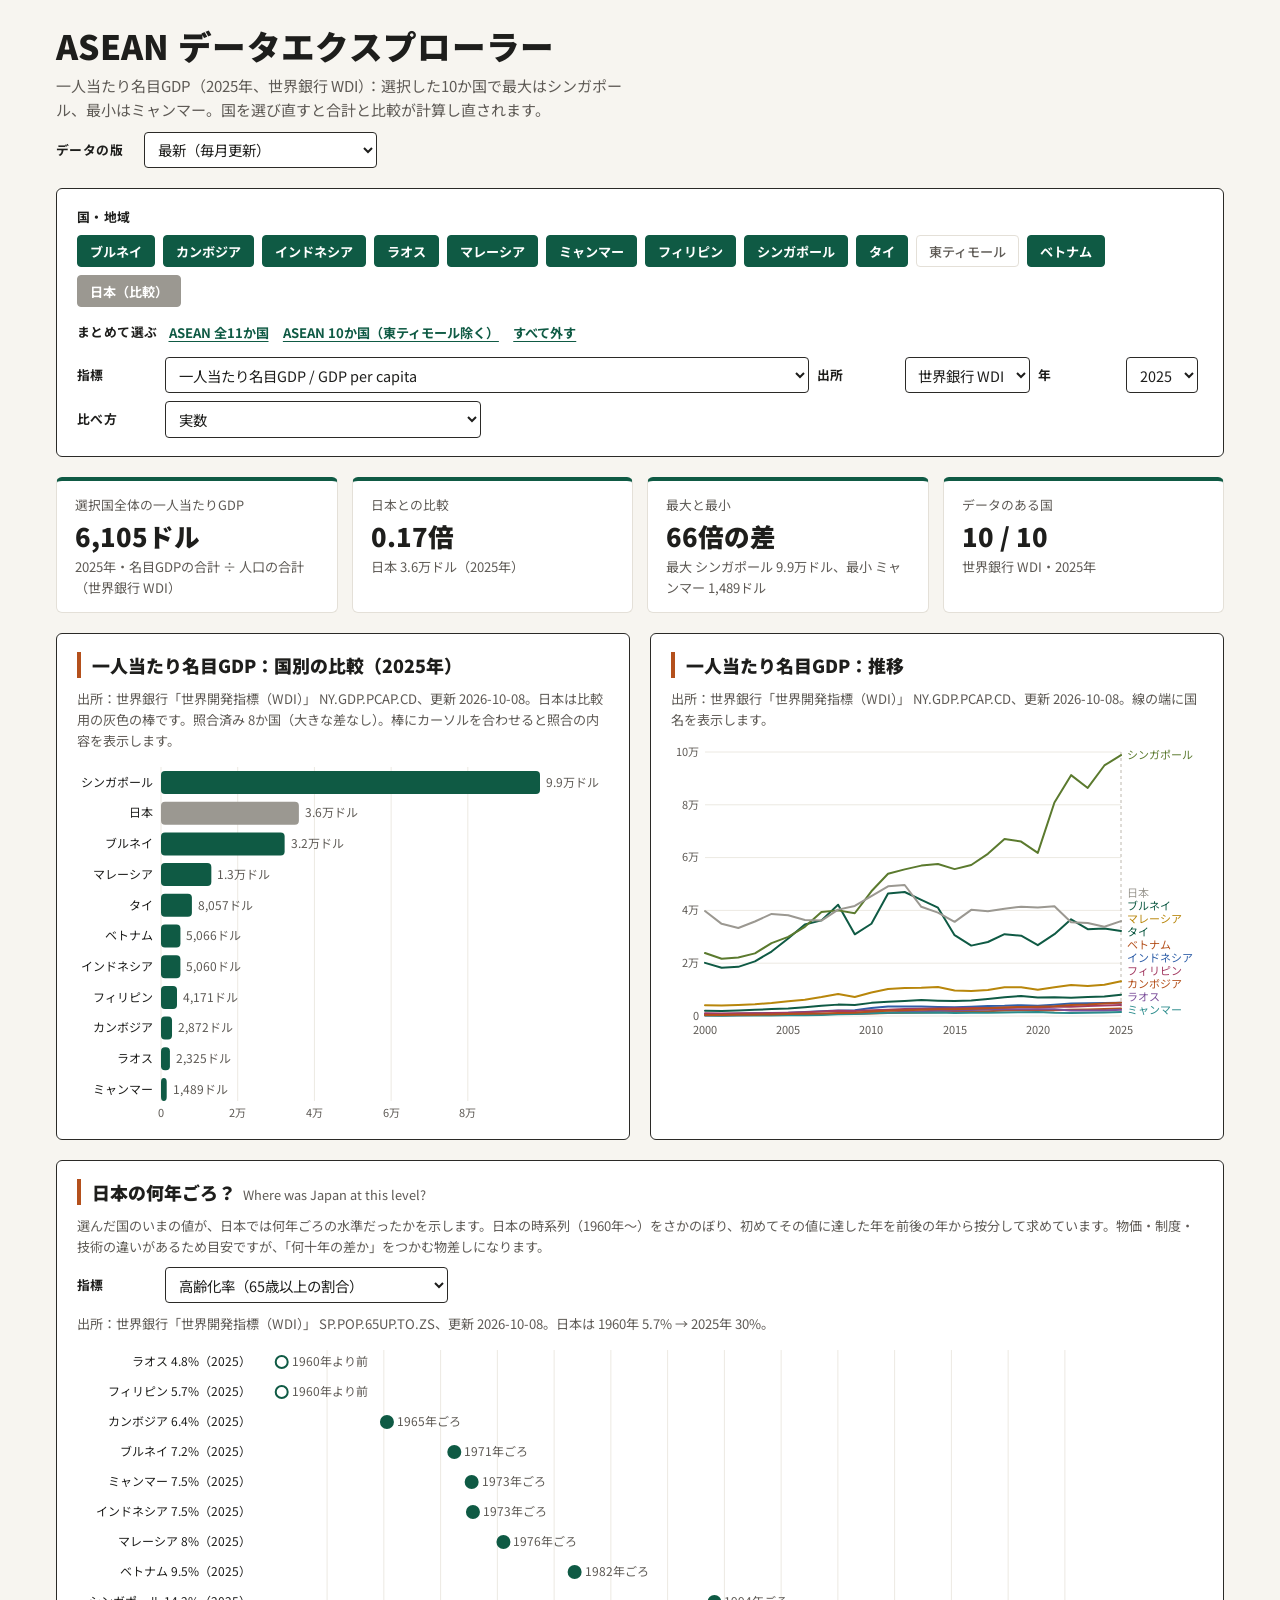
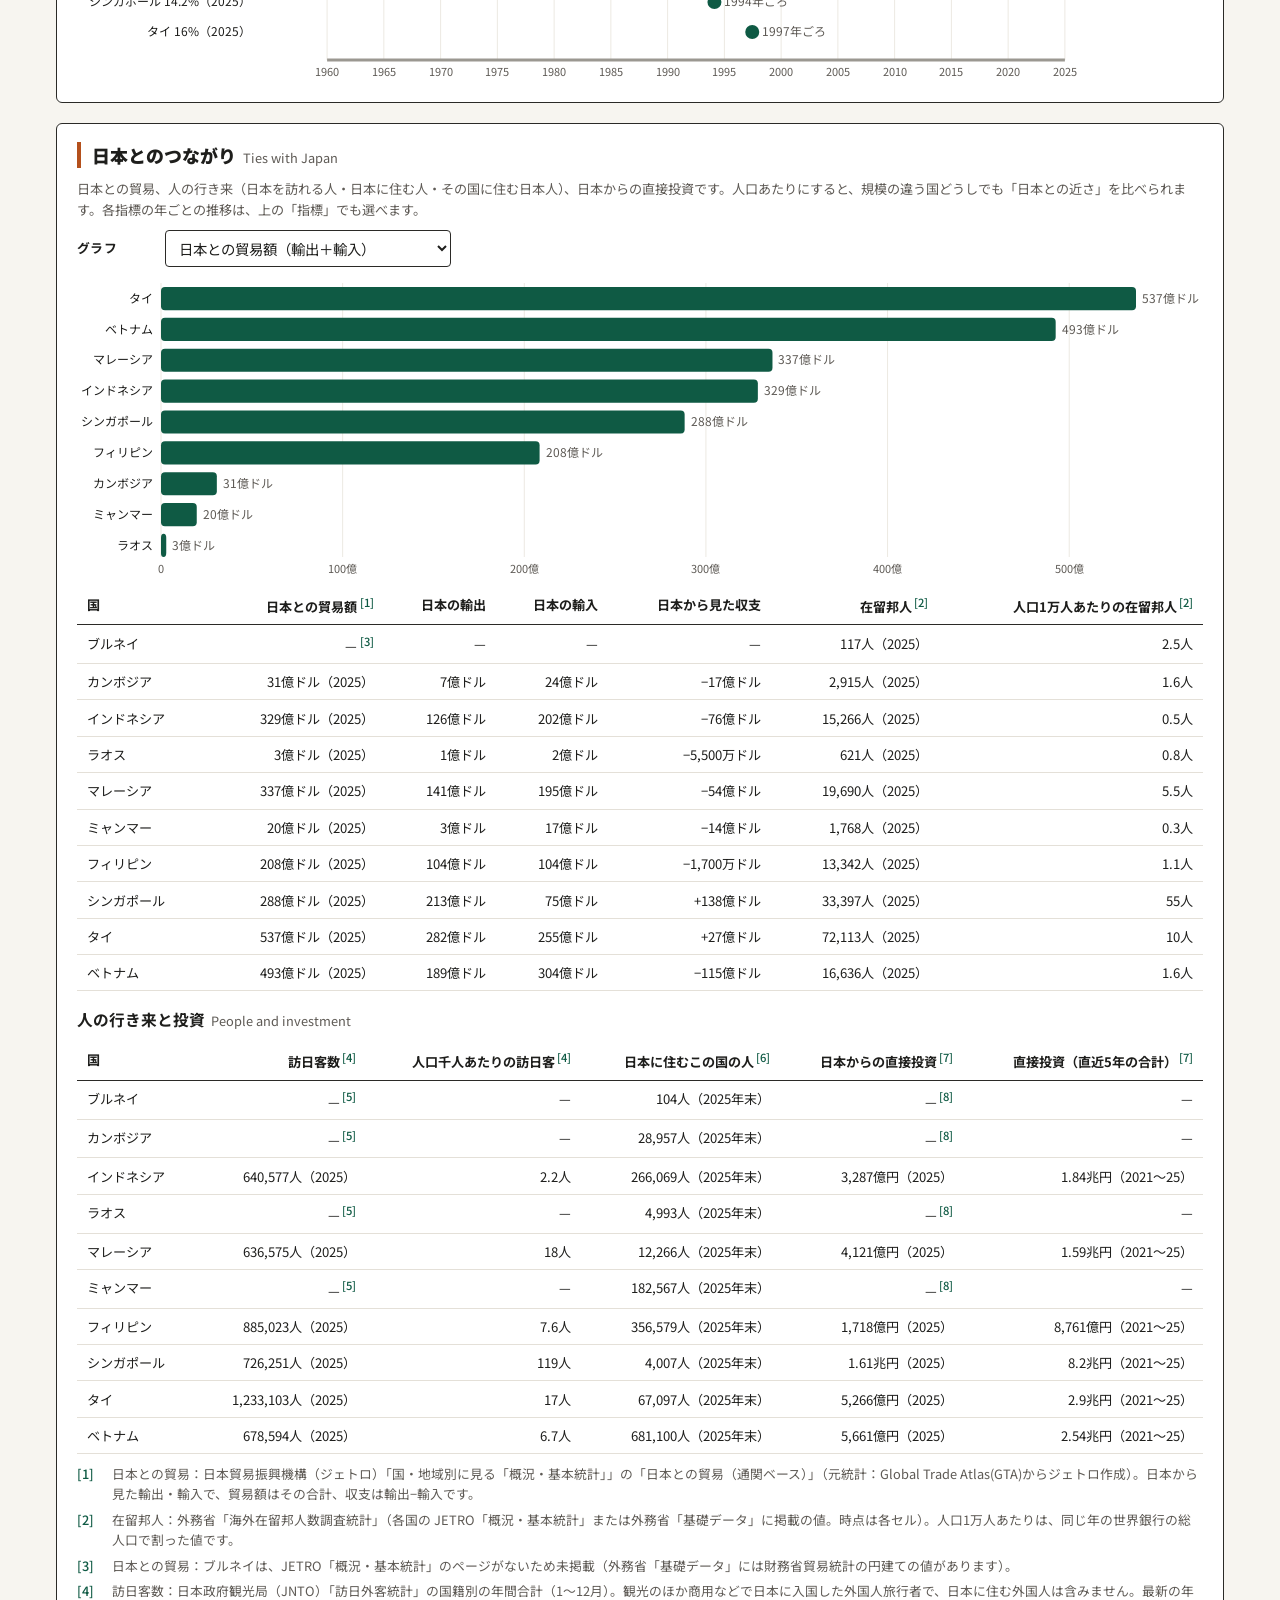
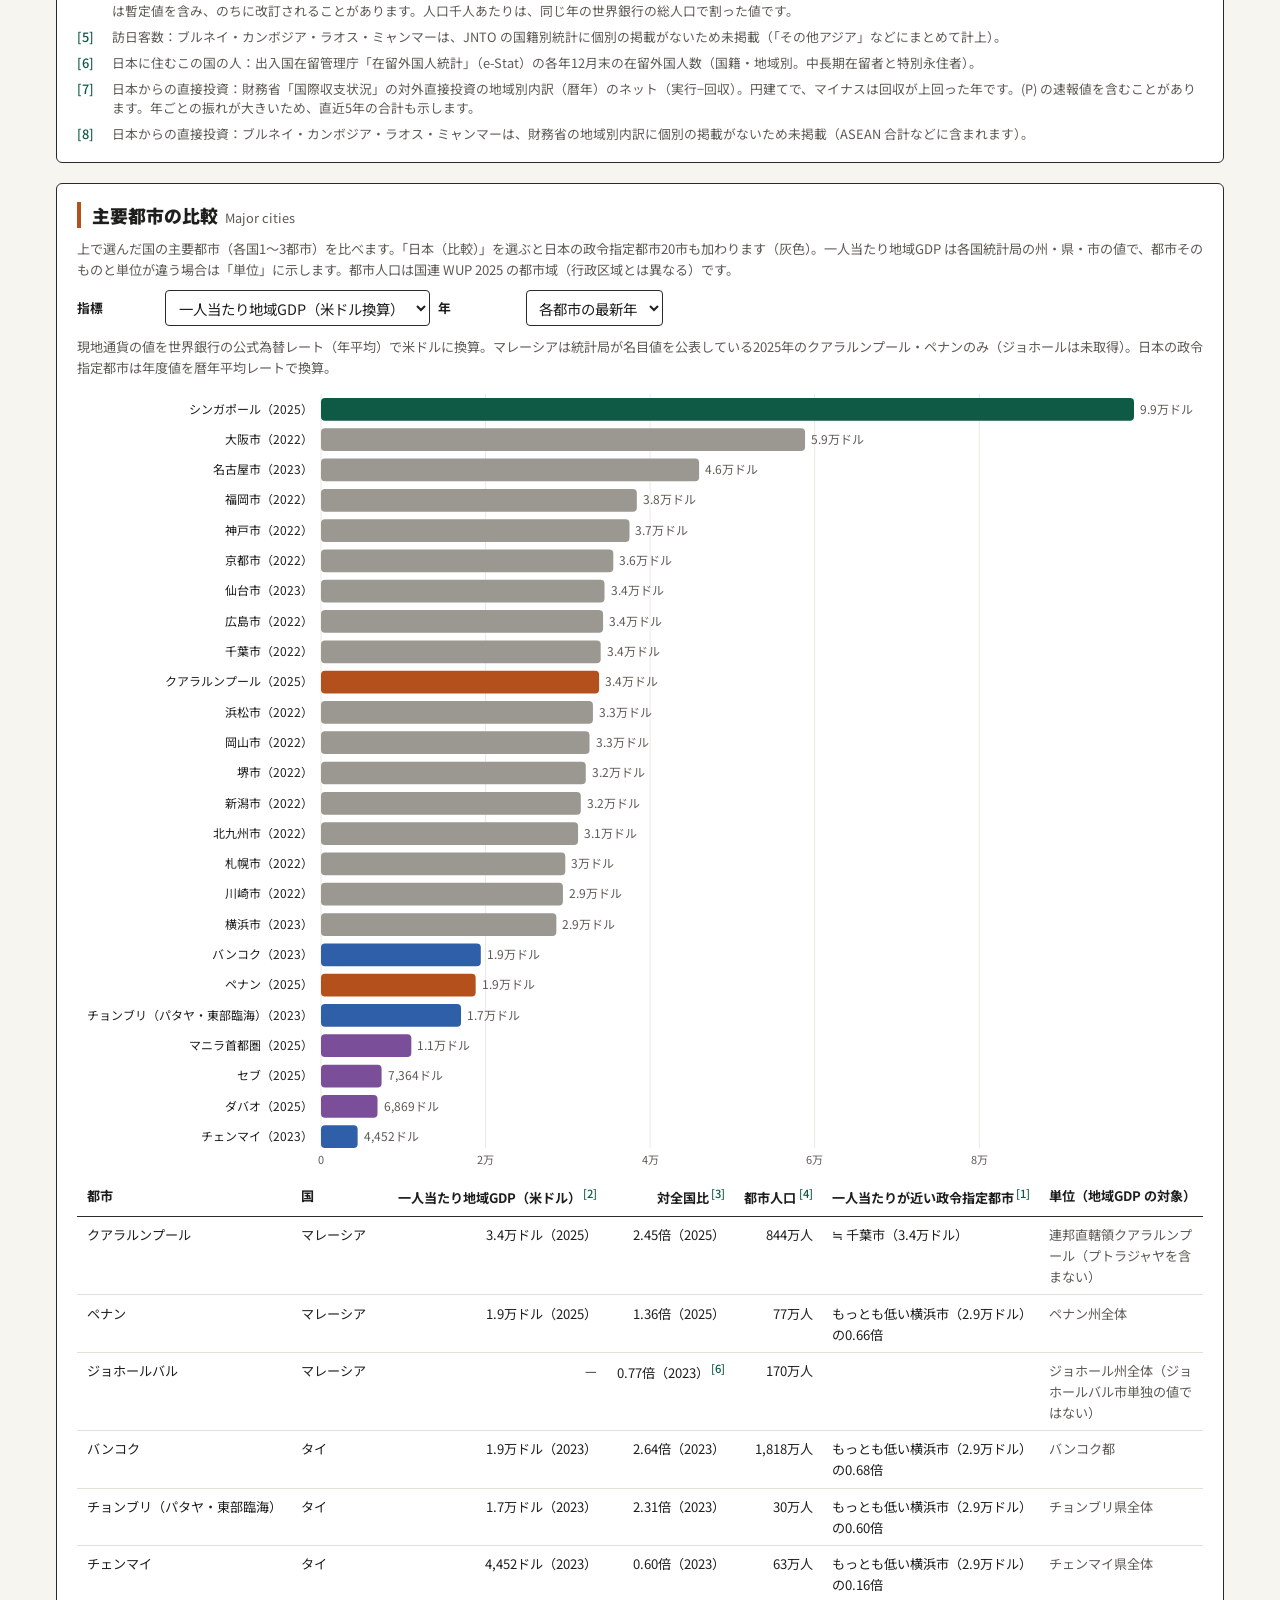
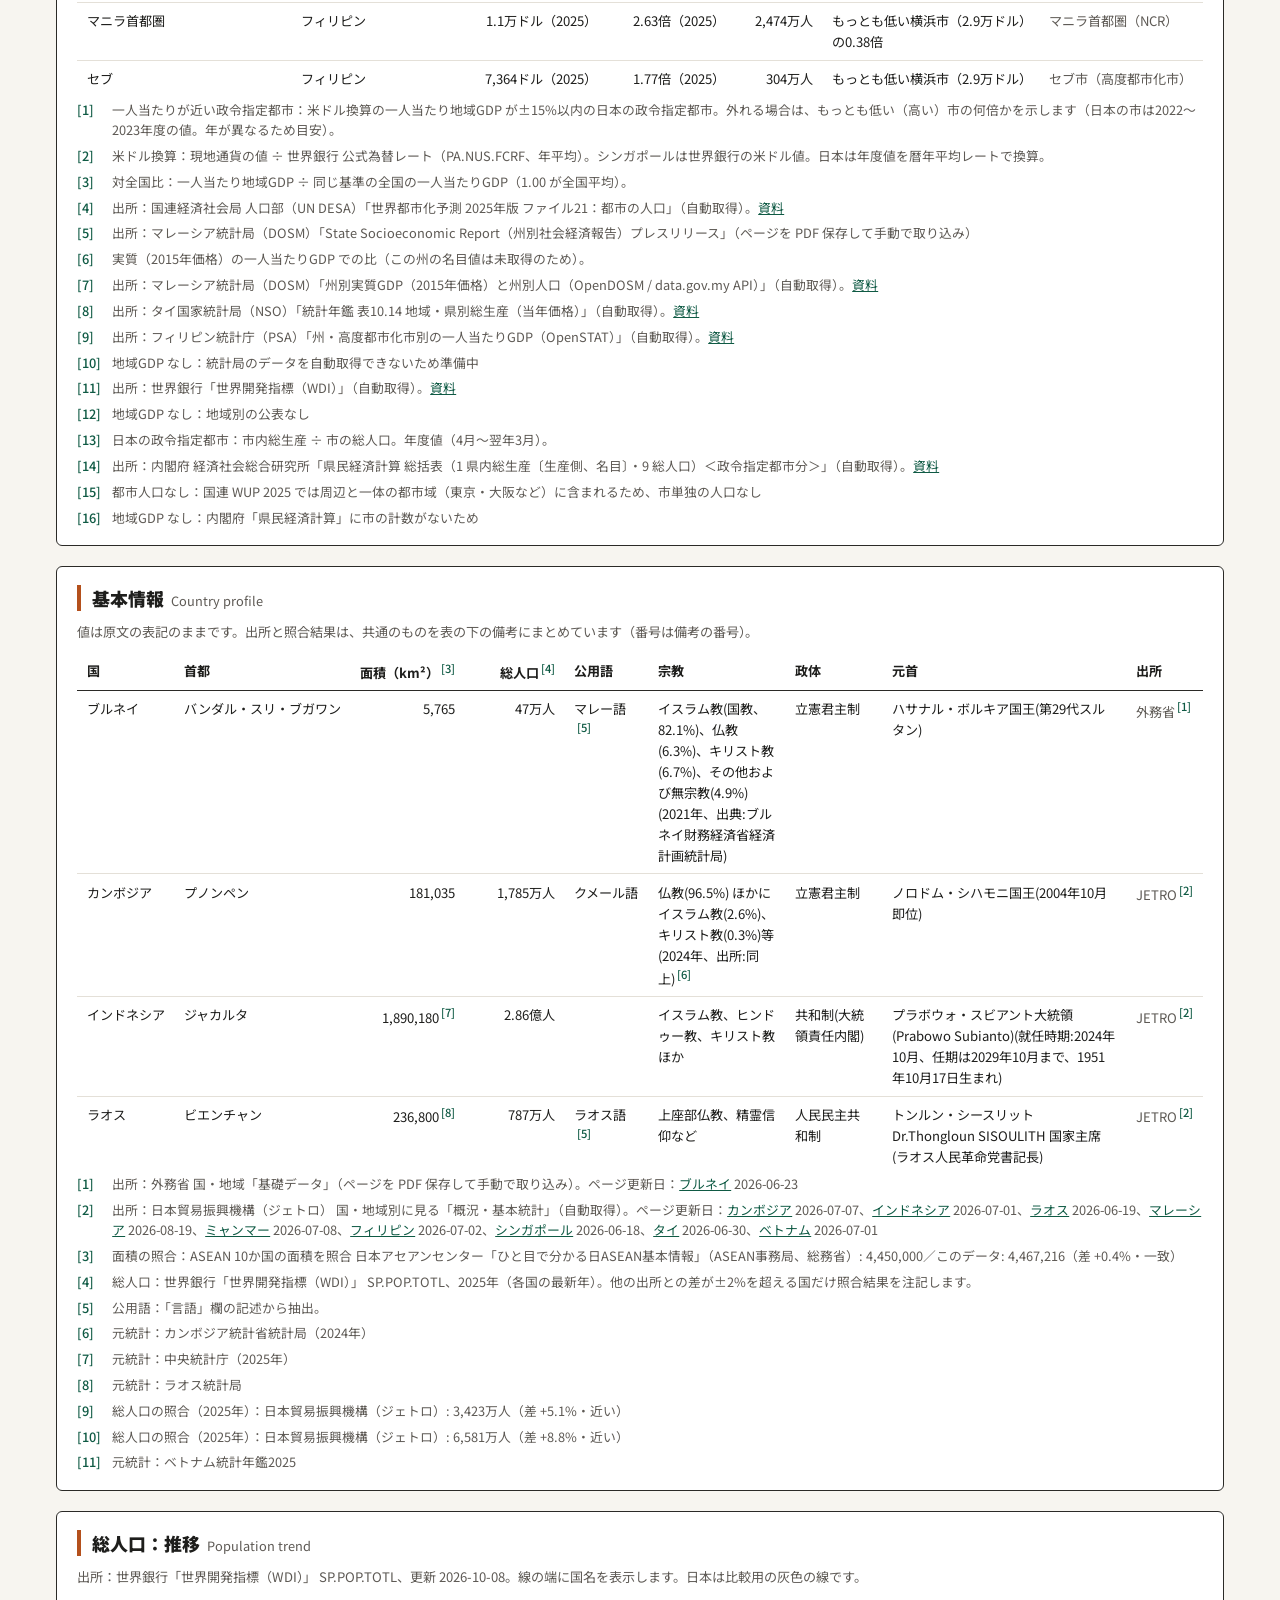
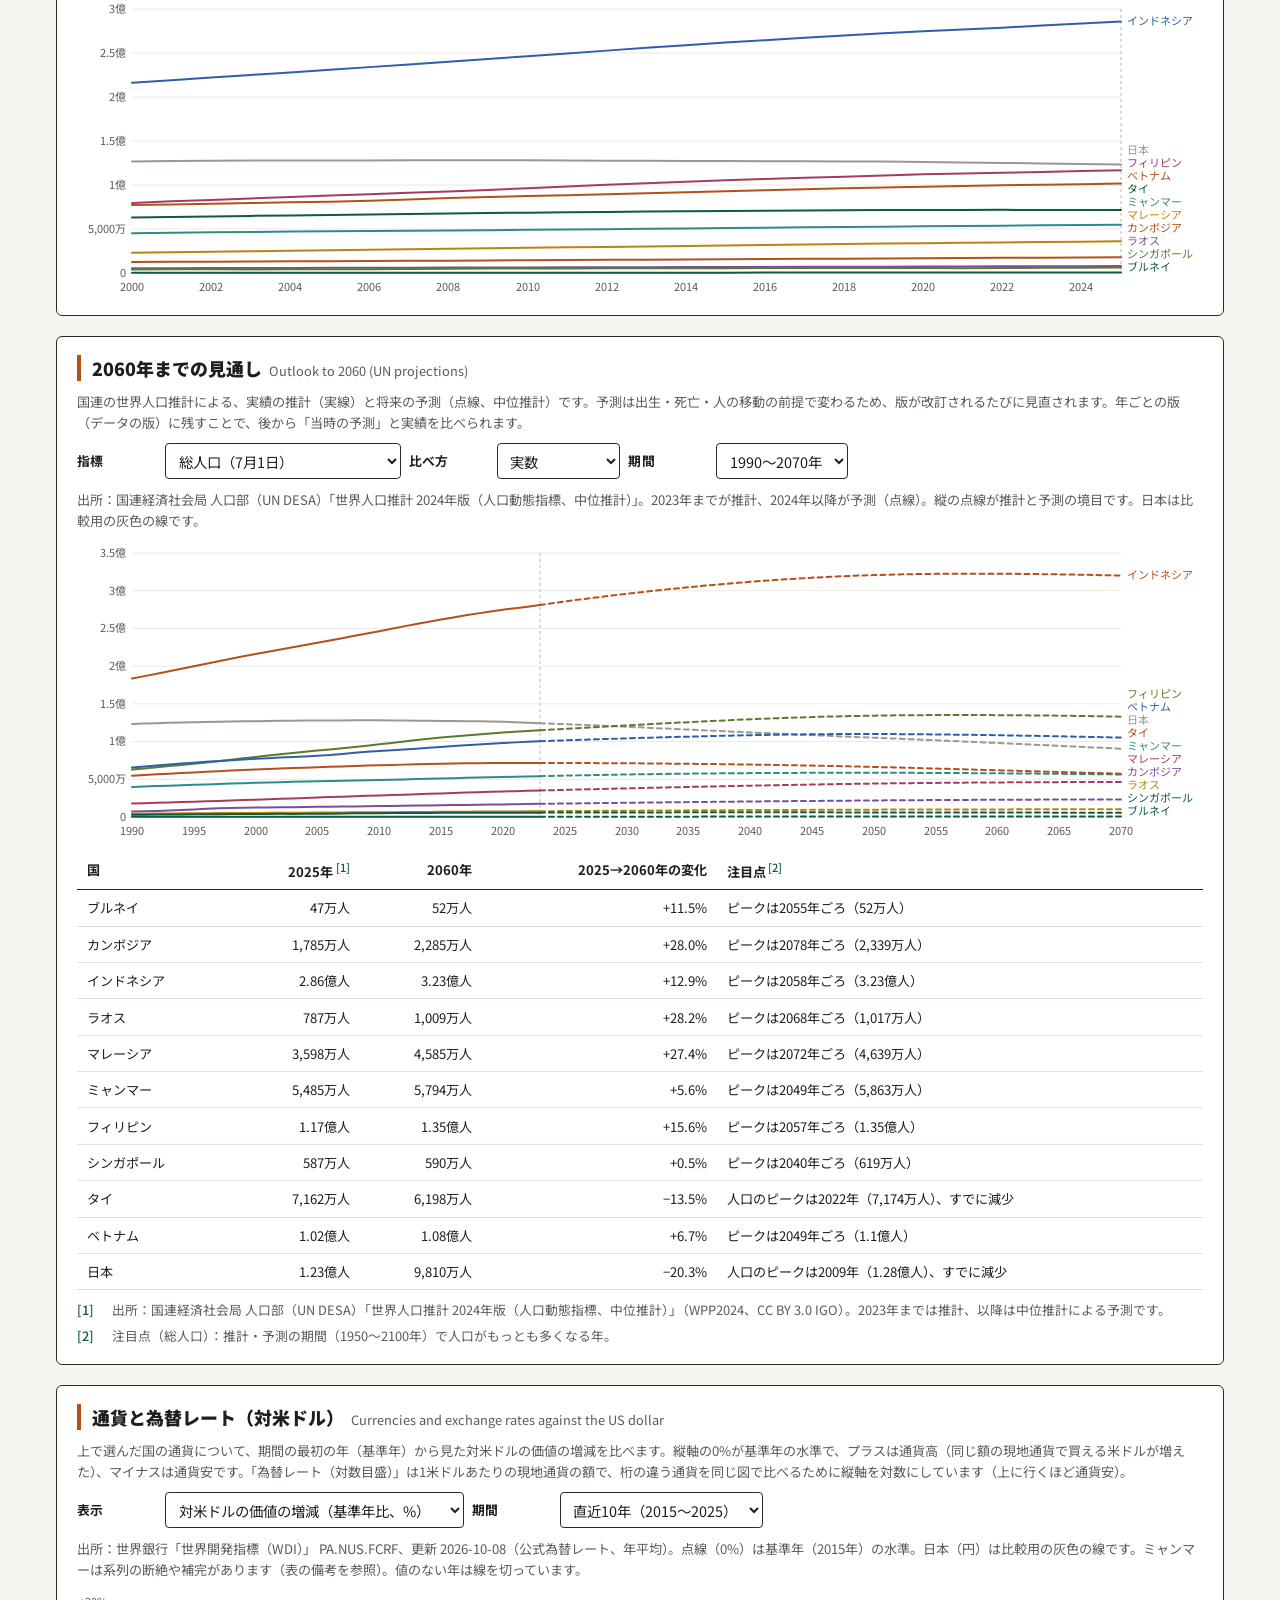
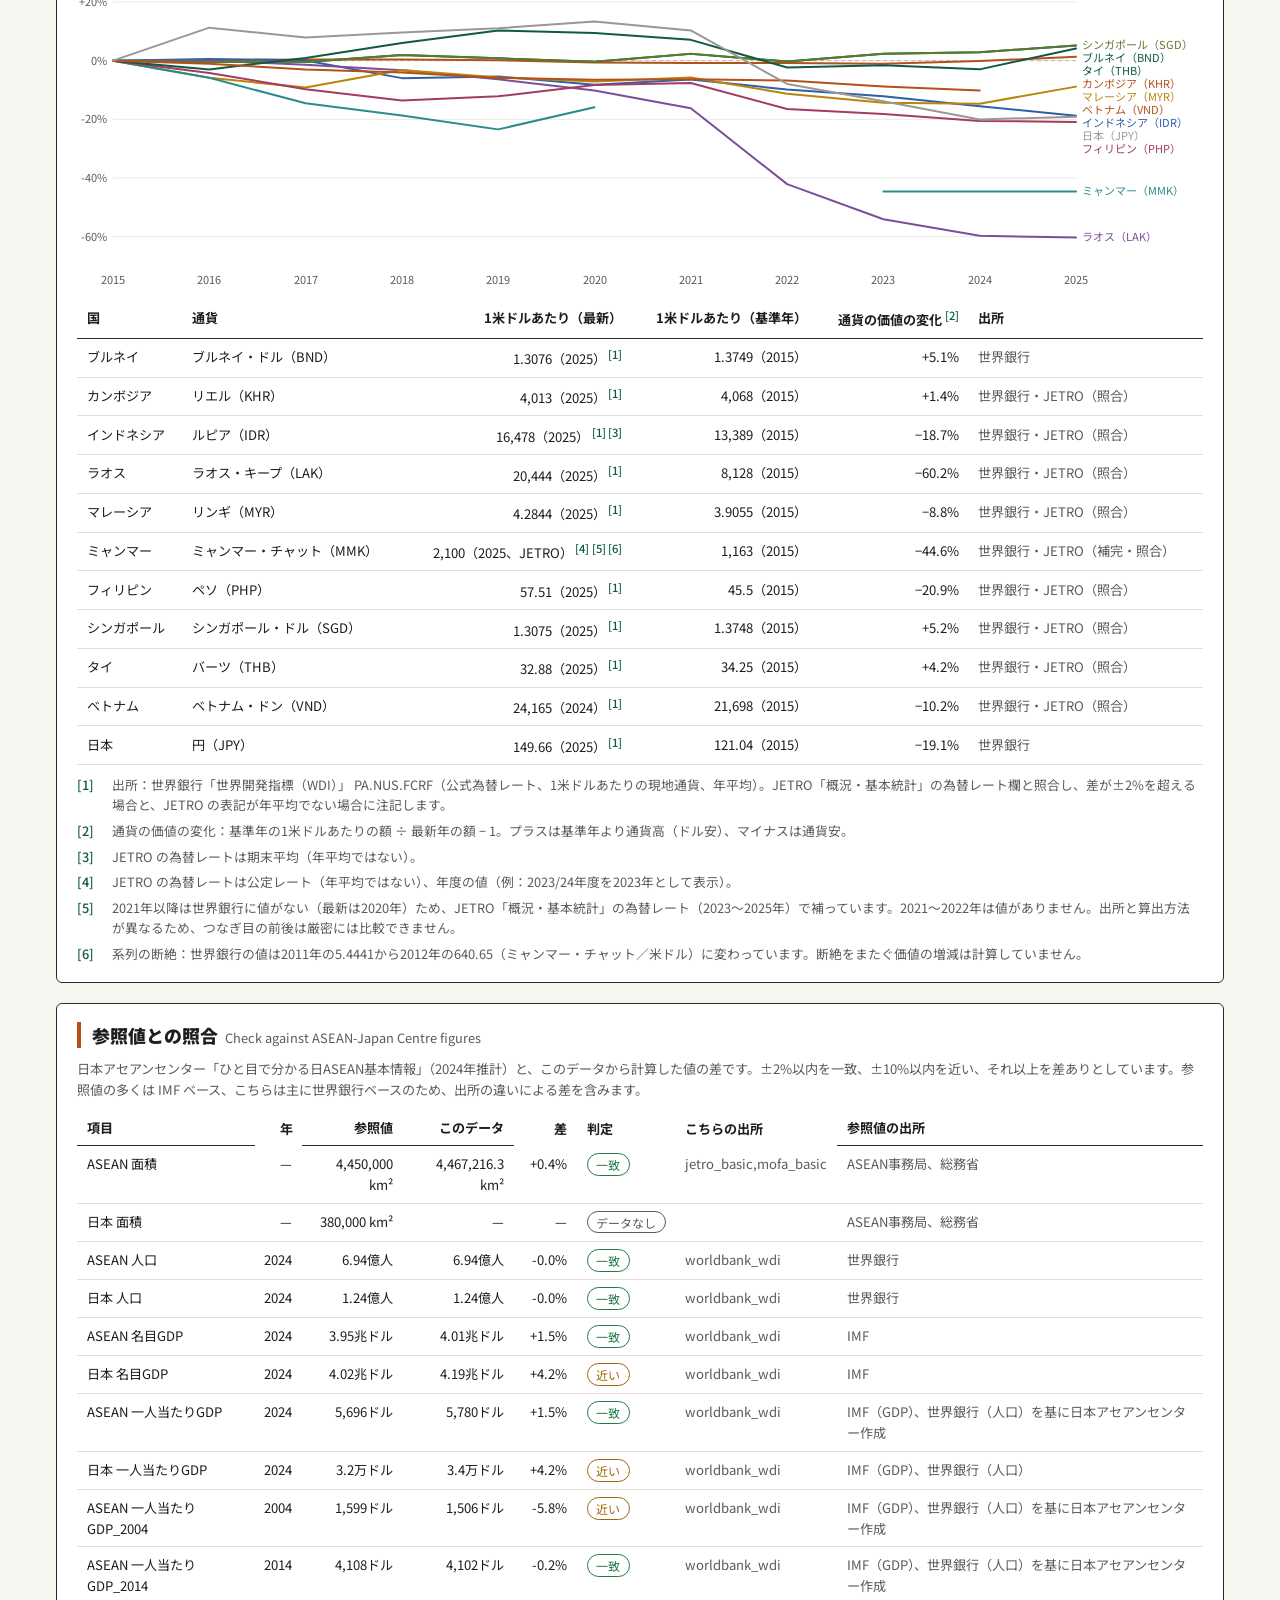
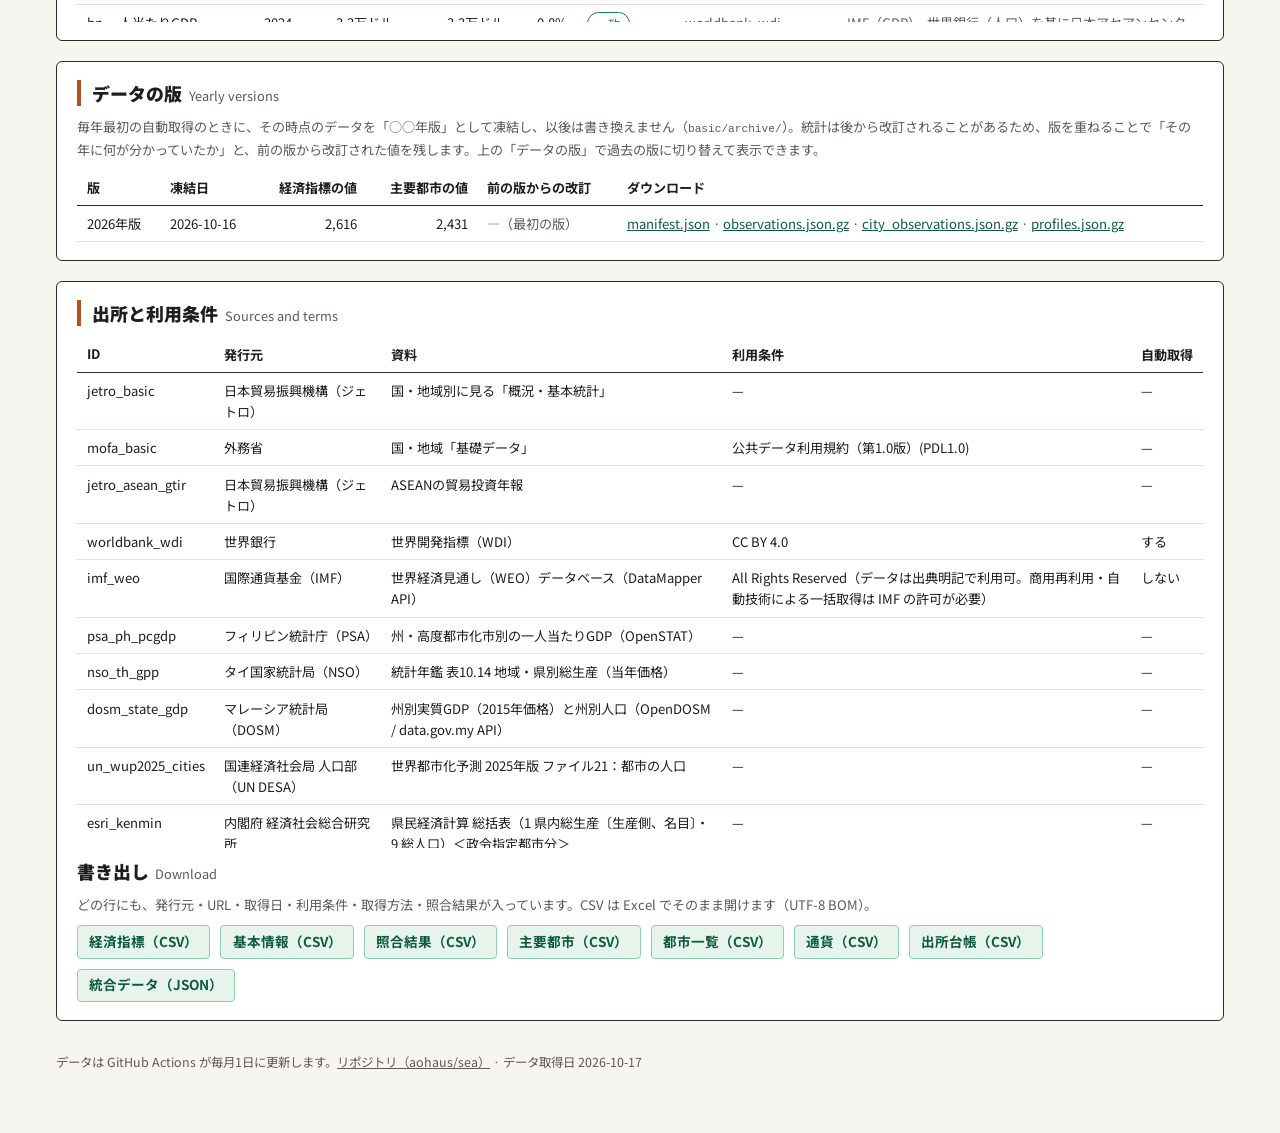
==== commit e7c49a69: "スマホで比較表を横スクロールの表に（日本とのつながり・主要都市）、在留外国人の旧様式に対応 - 国（都市）ごとのカードをやめ、名前の列を固定して横にスクロールする表にし、列を上下に見比べられるように " ====
--- a/basic/index.html
+++ b/basic/index.html
@@ -85,19 +85,36 @@
   table.cards td.nowrap { white-space: nowrap; }
   table.cards td.wide { min-width: 7em; }
   sup.fn.hdr { display: none; }
+  .phone-only { display: none; }
+  .scroll-hint { display: none; color: var(--muted); font-size: .74rem; margin: 0; }
   /* Phone: one card per row, field label on the left; header markers move into the cells. */
   @media (max-width: 640px) {
-    .tablebox.cards-box { max-height: none; overflow: visible; }
-    table.cards thead { display: none; }
-    table.cards, table.cards tbody, table.cards tr, table.cards td { display: block; }
-    table.cards tr { padding: .6rem 0; border-bottom: 1px solid var(--line); }
-    table.cards td { border: none; padding: .12rem 0; display: grid; grid-template-columns: 5em 1fr; gap: .6rem; text-align: left; white-space: normal; }
-    table.cards td::before { content: attr(data-label); color: var(--muted); font-size: .78rem; }
-    table.cards td:first-child { position: static; display: block; font-weight: 500; font-size: .95rem; padding-bottom: .25rem; }
-    table.cards td:first-child::before { content: none; }
-    table.cards td.empty { display: none; }
-    table.cards td.nowrap { white-space: normal; }
+    .tablebox.cards-box:not(.matrix-box) { max-height: none; overflow: visible; }
+    table.cards:not(.matrix) thead { display: none; }
+    table.cards:not(.matrix), table.cards:not(.matrix) tbody, table.cards:not(.matrix) tr, table.cards:not(.matrix) td { display: block; }
+    table.cards:not(.matrix) tr { padding: .6rem 0; border-bottom: 1px solid var(--line); }
+    table.cards:not(.matrix) td { border: none; padding: .12rem 0; display: grid; grid-template-columns: 5em 1fr; gap: .6rem; text-align: left; white-space: normal; }
+    table.cards:not(.matrix) td::before { content: attr(data-label); color: var(--muted); font-size: .78rem; }
+    table.cards:not(.matrix) td:first-child { position: static; display: block; font-weight: 500; font-size: .95rem; padding-bottom: .25rem; }
+    table.cards:not(.matrix) td:first-child::before { content: none; }
+    table.cards:not(.matrix) td.empty { display: none; }
+    table.cards:not(.matrix) td.nowrap { white-space: normal; }
     sup.fn.hdr { display: inline; }
+    table.matrix sup.fn.hdr { display: none; }
+    /* Comparison tables stay tables on phones: scroll sideways with the name column pinned, so a column
+       can be read down across countries/cities (cards would put each row in its own box). */
+    .tablebox.matrix-box { max-height: none; overflow-x: auto; overscroll-behavior-x: contain; }
+    table.matrix { font-size: .74rem; width: max-content; min-width: 100%; }
+    table.matrix th, table.matrix td { padding: .35rem .45rem; }
+    table.matrix th[data-short] { font-size: 0; }
+    table.matrix th[data-short]::before { content: attr(data-short); font-size: .74rem; }
+    table.matrix th:first-child, table.matrix td:first-child { box-shadow: 1px 0 0 var(--line); }
+    table.matrix td.clamp { white-space: normal; min-width: 8em; max-width: 11em; }
+    .scroll-hint { display: block; }
+    table.matrix .phone-hide { display: none; }
+    table.matrix .phone-only { display: block; }
+    table.matrix td:first-child { white-space: normal; min-width: 6.5em; max-width: 8.5em; }
+    table.matrix td:first-child .sub { color: var(--muted); font-size: .68rem; }
   }
   .notes { margin: 0; padding-left: 0; list-style: none; display: grid; gap: 6px; font-size: .8rem; color: var(--muted); line-height: 1.55; }
   .notes li { display: grid; grid-template-columns: 2.2rem 1fr; }
@@ -195,15 +212,17 @@
       <select id="jt-metric"></select>
     </div>
     <div class="chart" id="jt-chart"></div>
-    <div class="tablebox cards-box">
-      <table id="jt-table" class="cards">
+    <p class="scroll-hint" aria-hidden="true">← 表は横にスクロールできます →</p>
+    <div class="tablebox cards-box matrix-box">
+      <table id="jt-table" class="cards matrix">
         <thead><tr><th>国</th><th class="num" data-short="貿易額">日本との貿易額</th><th class="num" data-short="日本の輸出">日本の輸出</th><th class="num" data-short="日本の輸入">日本の輸入</th><th class="num" data-short="収支">日本から見た収支</th><th class="num">在留邦人</th><th class="num" data-short="人口1万人あたり">人口1万人あたりの在留邦人</th></tr></thead>
         <tbody></tbody>
       </table>
     </div>
     <h3 class="sub">人の行き来と投資<span class="en">People and investment</span></h3>
-    <div class="tablebox cards-box">
-      <table id="jt-flow-table" class="cards">
+    <p class="scroll-hint" aria-hidden="true">← 表は横にスクロールできます →</p>
+    <div class="tablebox cards-box matrix-box">
+      <table id="jt-flow-table" class="cards matrix">
         <thead><tr><th>国</th><th class="num">訪日客数</th><th class="num" data-short="人口千人あたり">人口千人あたりの訪日客</th><th class="num" data-short="日本に住む人">日本に住むこの国の人</th><th class="num" data-short="直接投資">日本からの直接投資</th><th class="num" data-short="直接投資5年計">直接投資（直近5年の合計）</th></tr></thead>
         <tbody></tbody>
       </table>
@@ -222,9 +241,10 @@
     </div>
     <p class="note" id="city-note"></p>
     <div class="chart" id="city-chart"></div>
-    <div class="tablebox cards-box">
-      <table id="city-table" class="cards">
-        <thead><tr><th>都市</th><th>国</th><th data-short="単位">単位（地域GDP の対象）</th><th class="num" data-short="米ドル換算">一人当たり地域GDP（米ドル）</th><th class="num">対全国比</th><th class="num">都市人口</th><th data-short="近い日本の市">一人当たりが近い政令指定都市</th><th data-short="出所">地域GDP の出所</th></tr></thead>
+    <p class="scroll-hint" aria-hidden="true">← 表は横にスクロールできます →</p>
+    <div class="tablebox cards-box matrix-box">
+      <table id="city-table" class="cards matrix">
+        <thead><tr><th>都市</th><th class="phone-hide">国</th><th class="num" data-short="米ドル換算">一人当たり地域GDP（米ドル）</th><th class="num">対全国比</th><th class="num">都市人口</th><th data-short="近い日本の市">一人当たりが近い政令指定都市</th><th data-short="単位">単位（地域GDP の対象）</th><th data-short="出所">地域GDP の出所</th></tr></thead>
         <tbody></tbody>
       </table>
     </div>
@@ -684,12 +704,12 @@
         gdpSources: [...new Map([usd, ratio].filter(Boolean).map((r) => [r.source_id, r])).values()],
       };
     });
-    const COLS = ['unit', 'usd', 'ratio', 'pop'];
-    const shared = Object.fromEntries(COLS.map((k) => [k, sharedNotes(entries.map((e) => e.cols[k].text !== '—' ? e.cols[k].notes : null))]));
+    const COLS = ['usd', 'ratio', 'pop'];
+    const shared = Object.fromEntries([...COLS, 'unit'].map((k) => [k, sharedNotes(entries.map((e) => e.cols[k].text !== '—' ? e.cols[k].notes : null))]));
     const un = entries.find((e) => e.pop)?.pop;
     const noteNum = (t) => t === '__un' ? source(un) : book.text(t);
     const table = $('city-table');
-    // Columns: 都市, 国, 単位, 米ドル, 対全国比, 都市人口, 出所
+    // Columns: 都市, 国, 米ドル, 対全国比, 都市人口, 近い政令指定都市, 単位, 出所 (numbers first, so a phone shows them beside the pinned name)
     // The designated city whose per-capita GDP (USD) is closest to each ASEAN city's: a yardstick in Japanese terms.
     const jpUsd = cities.length ? DATA.cities.filter((r) => r.indicator_id === 'grdp_per_capita_usd' && r.country_code === 'jp')
       .reduce((m, r) => (!m.has(r.city_id) || r.year > m.get(r.city_id).year ? m.set(r.city_id, r) : m), new Map()) : new Map();
@@ -707,18 +727,22 @@
     };
     const nearN = jpUsd.size && entries.some((e) => nearest(e))
       ? book.text('一人当たりが近い政令指定都市：米ドル換算の一人当たり地域GDP が±15%以内の日本の政令指定都市。外れる場合は、もっとも低い（高い）市の何倍かを示します（日本の市は' + d3.min([...jpUsd.values()], (r) => r.year) + '〜' + d3.max([...jpUsd.values()], (r) => r.year) + '年度の値。年が異なるため目安）。') : null;
-    const labels = headerMarks(table, [[], [], ...COLS.map((k) => shared[k].map(noteNum)), nearN ? [nearN] : [], []]);
+    const labels = headerMarks(table, [[], [], ...COLS.map((k) => shared[k].map(noteNum)), nearN ? [nearN] : [], shared.unit.map(noteNum), []]);
+    const colCell = (e, k, i, cls) => {
+      const col = e.cols[k];
+      const own = (col.notes || []).filter((t) => !shared[k].includes(t));
+      return noteCell(col.text, own.map(noteNum), cls, labels[i], col.text !== '—' ? shared[k].map(noteNum) : []);
+    };
     table.querySelector('tbody').replaceChildren(...entries.map((e) => {
       const tr = document.createElement('tr');
-      tr.append(cell(e.c.city_ja), noteCell(e.c.country_ja, [], 'nowrap', labels[1]));
-      COLS.forEach((k, i) => {
-        const col = e.cols[k];
-        const own = (col.notes || []).filter((t) => !shared[k].includes(t));
-        tr.append(noteCell(col.text, own.map(noteNum), { unit: 'src', usd: 'num nowrap', ratio: 'num nowrap', pop: 'num nowrap' }[k], labels[i + 2],
-          col.text !== '—' ? shared[k].map(noteNum) : []));
-      });
+      const name = cell(e.c.city_ja);
+      const sub = document.createElement('span'); sub.className = 'sub phone-only'; sub.textContent = e.c.country_ja;
+      name.append(sub);
+      tr.append(name, noteCell(e.c.country_ja, [], 'nowrap phone-hide', labels[1]));
+      COLS.forEach((k, i) => tr.append(colCell(e, k, i + 2, 'num nowrap')));
       const near = nearest(e);
-      tr.append(noteCell(near ? near.text : '', [], '', labels[COLS.length + 2], near && nearN ? [nearN] : []));
+      tr.append(noteCell(near ? near.text : '', [], 'clamp', labels[COLS.length + 2], near && nearN ? [nearN] : []));
+      tr.append(colCell(e, 'unit', COLS.length + 3, 'src clamp'));
       tr.append(noteCell(e.gdpSources.map((r) => CITY_SHORT[r.source_id] || r.source_id).join('・'), e.gdpSources.map(source), 'src', labels[labels.length - 1]));
       return tr;
     }));
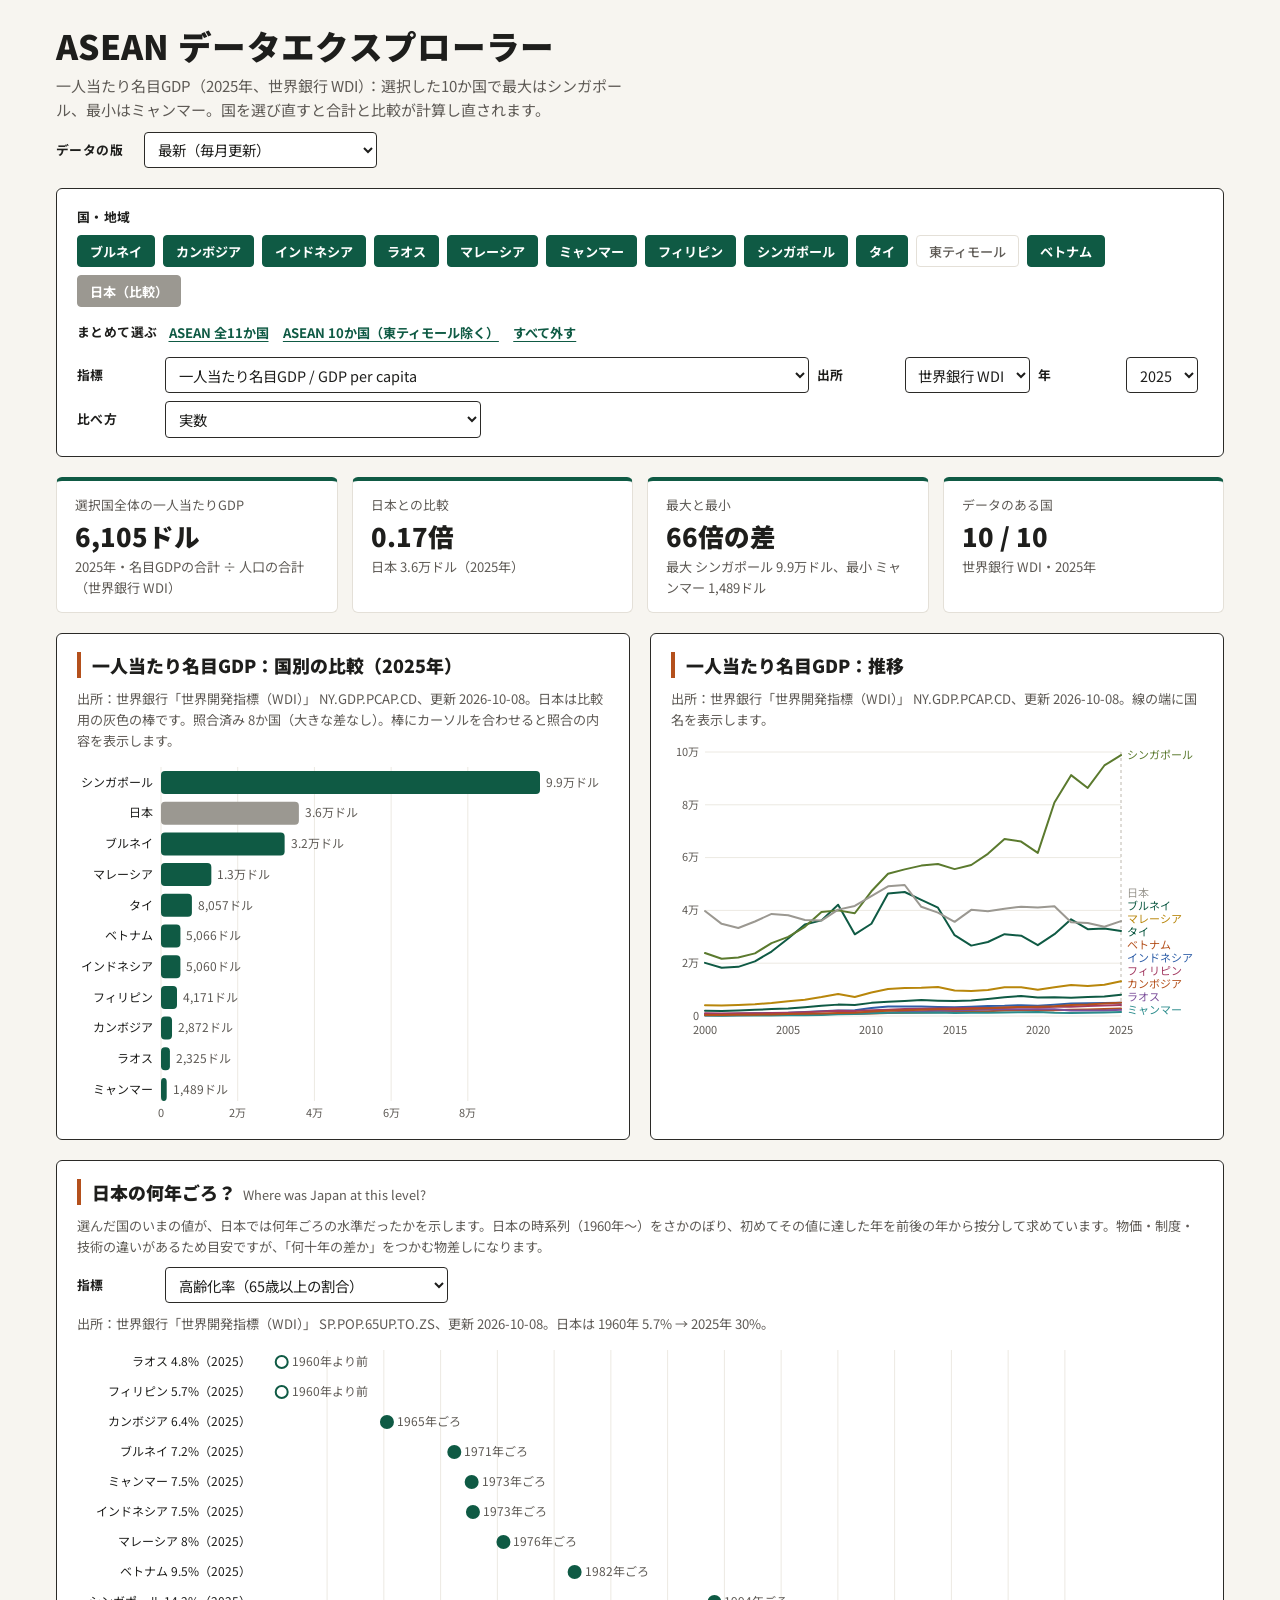
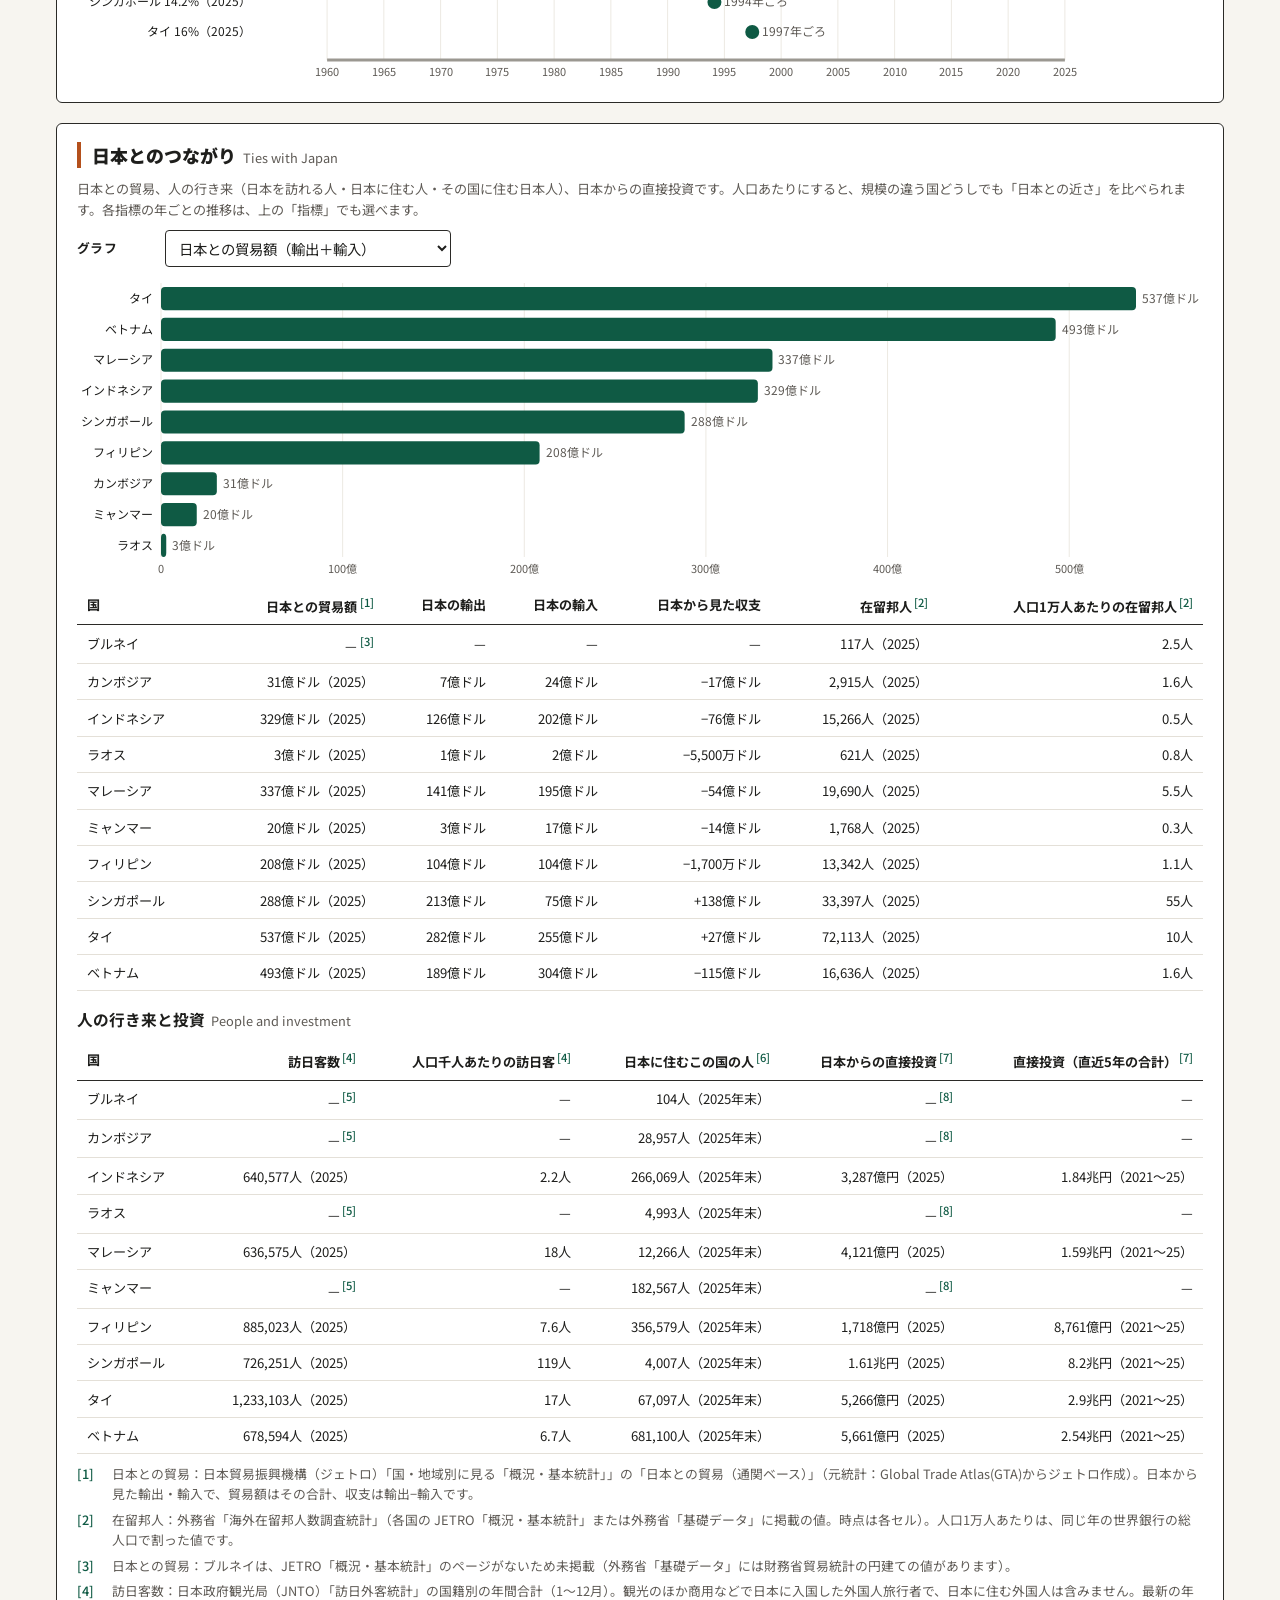
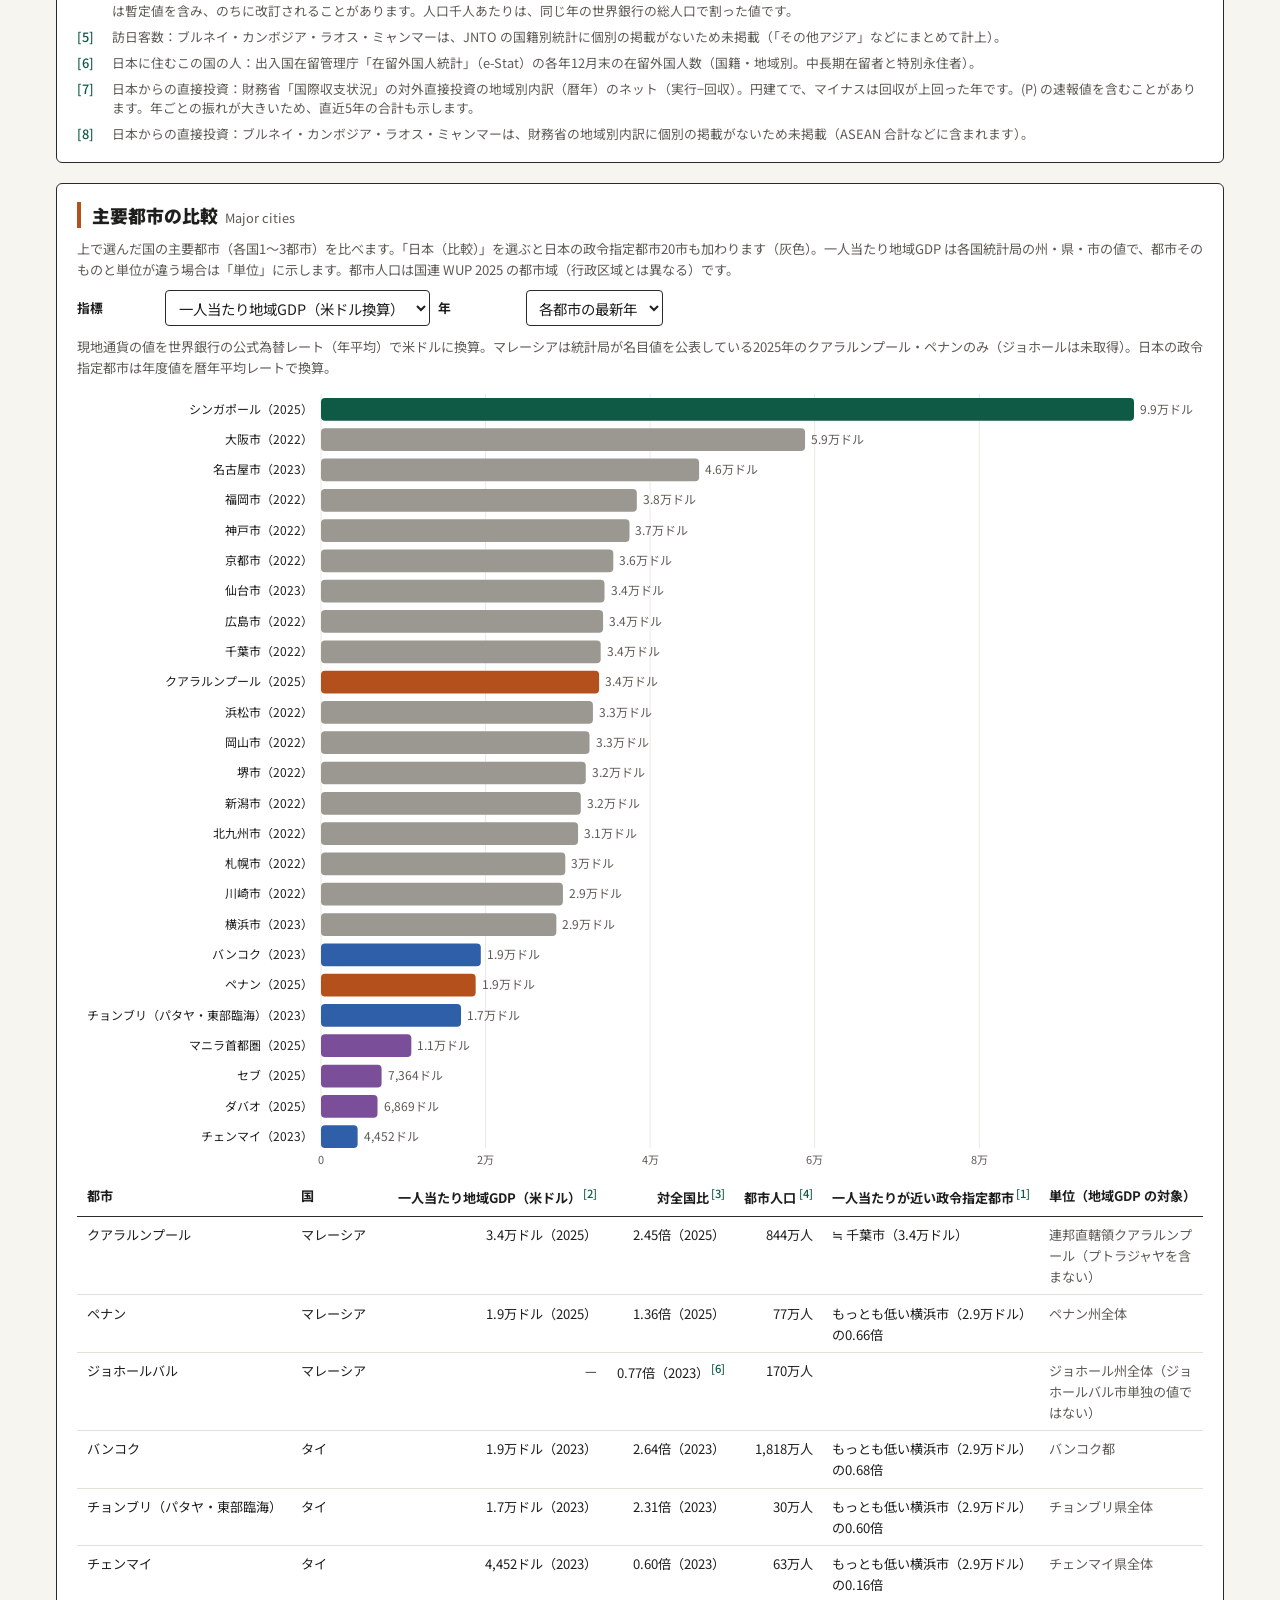
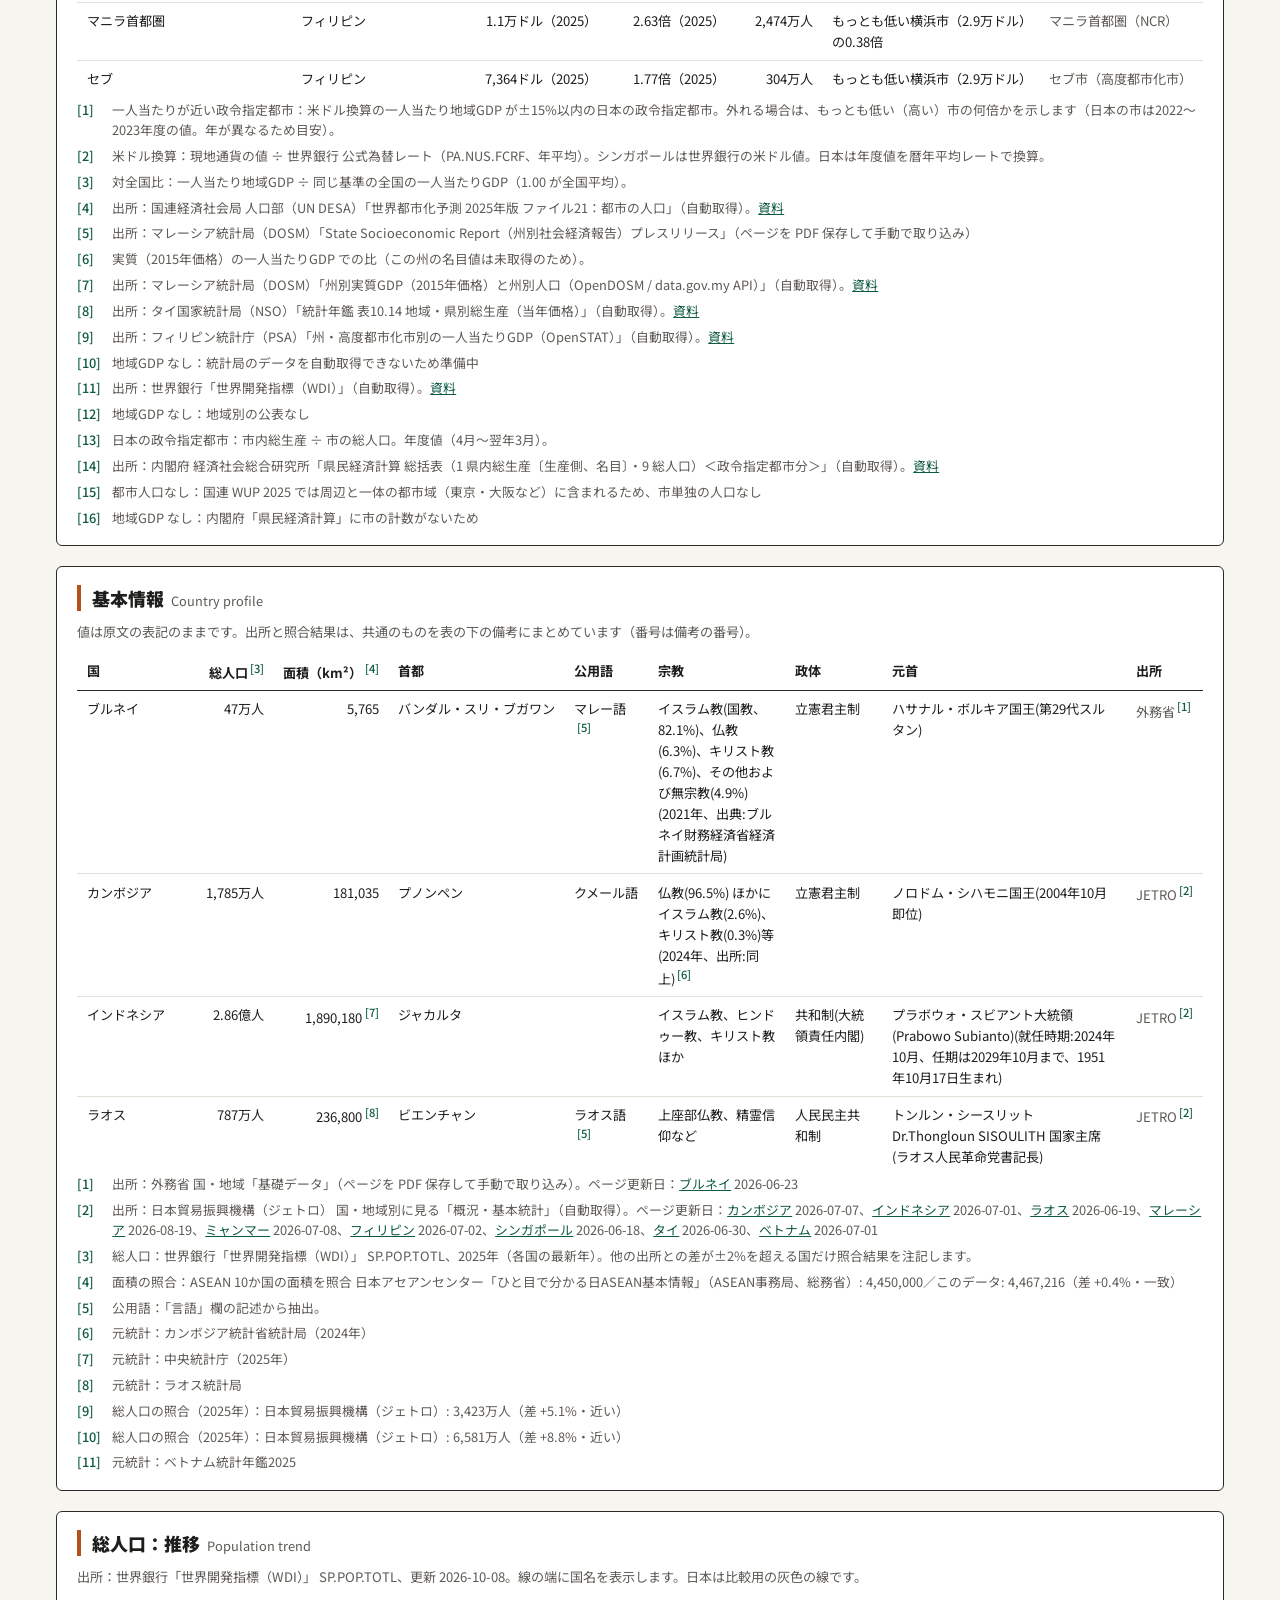
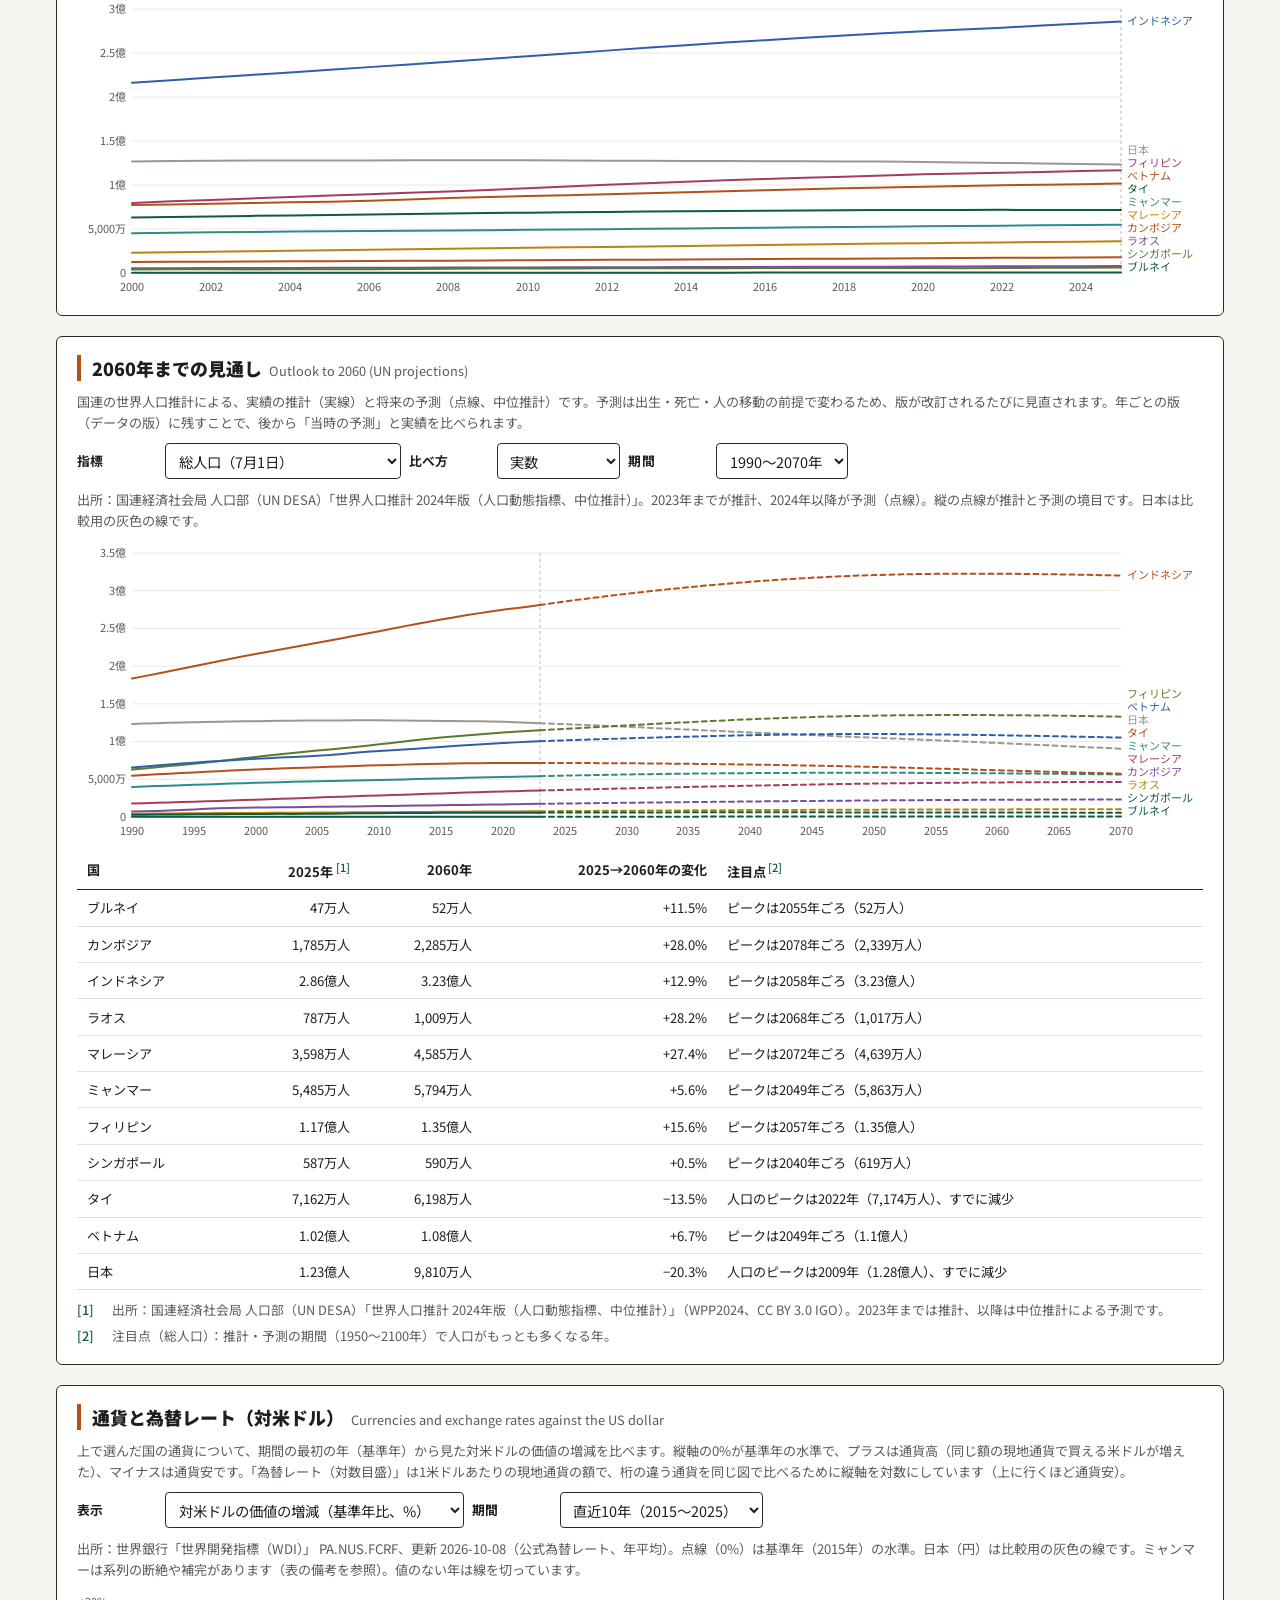
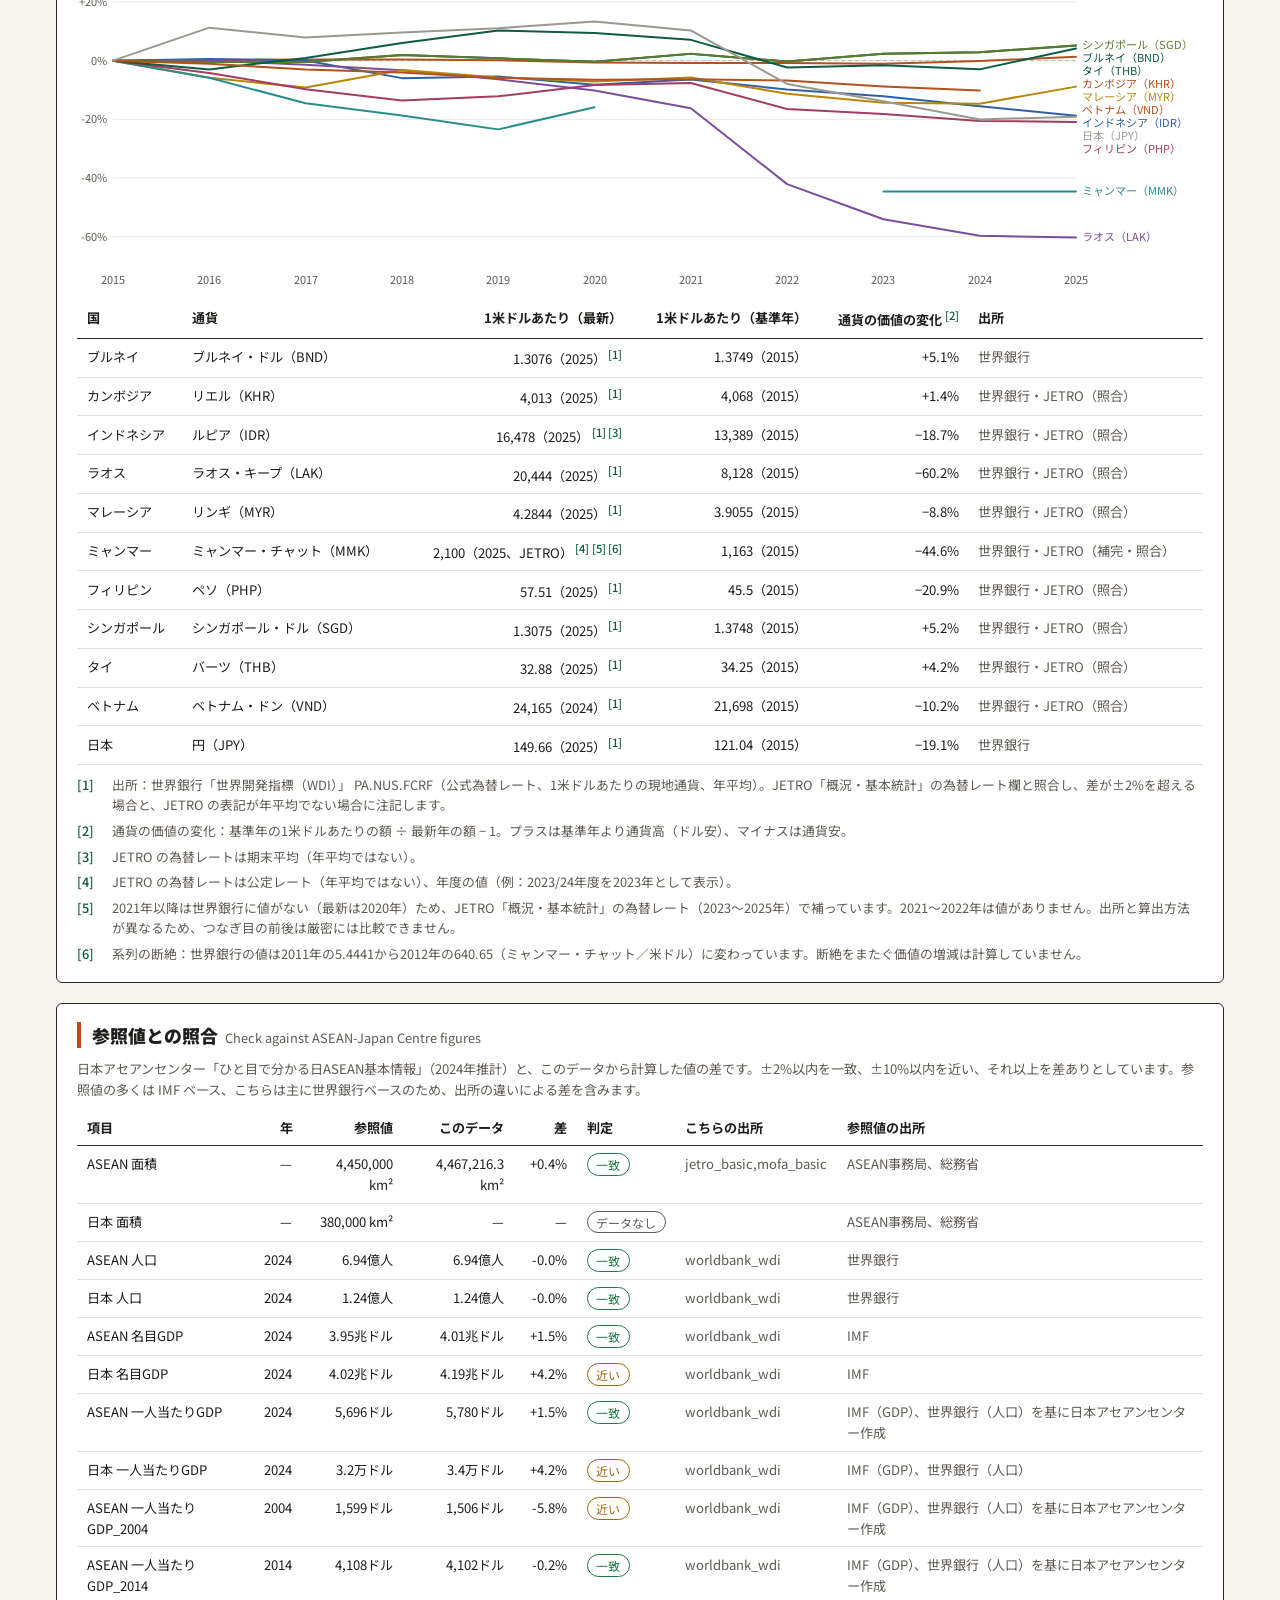
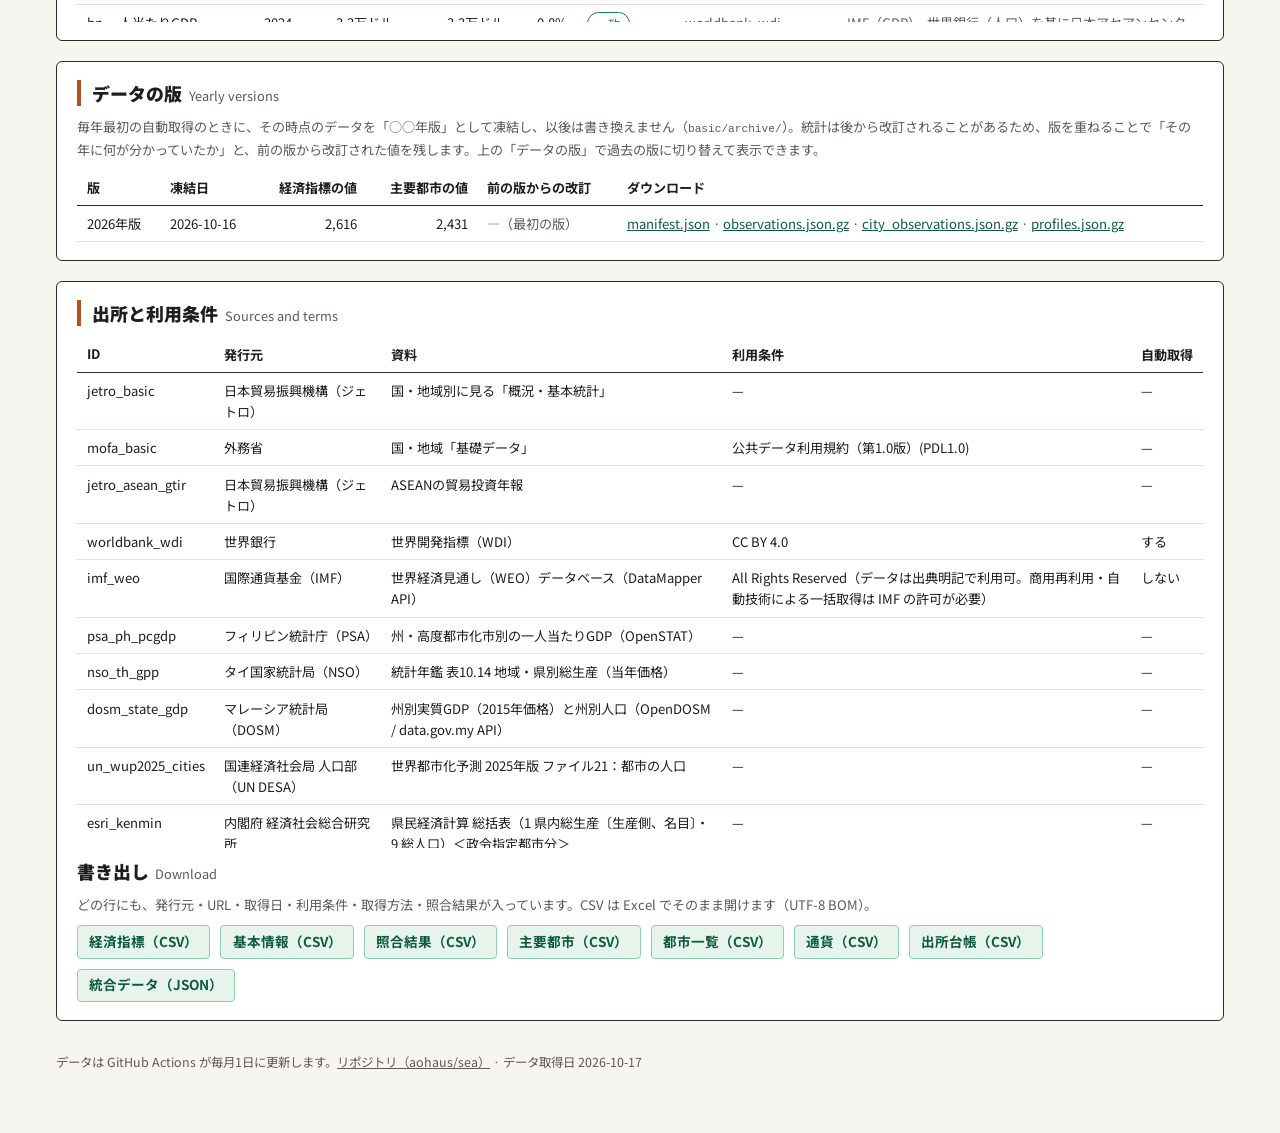
==== commit 00b09be4: "基本情報・2060年までの見通しの表もスマホで横スクロールの表に - 国ごとのカードをやめ、国名の列を固定して横にスクロール（スマホでの高さ：基本情報 3,636→874px、見通し 1,895→67" ====
--- a/basic/index.html
+++ b/basic/index.html
@@ -110,6 +110,7 @@
     table.matrix th[data-short]::before { content: attr(data-short); font-size: .74rem; }
     table.matrix th:first-child, table.matrix td:first-child { box-shadow: 1px 0 0 var(--line); }
     table.matrix td.clamp { white-space: normal; min-width: 8em; max-width: 11em; }
+    table.matrix td.clamp-wide { white-space: normal; min-width: 12em; max-width: 20em; }
     .scroll-hint { display: block; }
     table.matrix .phone-hide { display: none; }
     table.matrix .phone-only { display: block; }
@@ -254,9 +255,10 @@
   <section class="card">
     <h2>基本情報<span class="en">Country profile</span></h2>
     <p class="note">値は原文の表記のままです。出所と照合結果は、共通のものを表の下の備考にまとめています（番号は備考の番号）。</p>
-    <div class="tablebox cards-box">
-      <table id="profile-table" class="cards">
-        <thead><tr><th>国</th><th>首都</th><th class="num">面積（km²）</th><th class="num">総人口</th><th>公用語</th><th>宗教</th><th>政体</th><th>元首</th><th>出所</th></tr></thead>
+    <p class="scroll-hint" aria-hidden="true">← 表は横にスクロールできます →</p>
+    <div class="tablebox cards-box matrix-box">
+      <table id="profile-table" class="cards matrix">
+        <thead><tr><th>国</th><th class="num">総人口</th><th class="num">面積（km²）</th><th>首都</th><th>公用語</th><th>宗教</th><th>政体</th><th>元首</th><th>出所</th></tr></thead>
         <tbody></tbody>
       </table>
     </div>
@@ -288,8 +290,9 @@
     </div>
     <p class="note" id="pj-note"></p>
     <div class="chart" id="pj-chart"></div>
-    <div class="tablebox cards-box">
-      <table id="pj-table" class="cards">
+    <p class="scroll-hint" aria-hidden="true">← 表は横にスクロールできます →</p>
+    <div class="tablebox cards-box matrix-box">
+      <table id="pj-table" class="cards matrix">
         <thead><tr><th>国</th><th class="num">2025年</th><th class="num">2060年</th><th class="num" data-short="変化">2025→2060年の変化</th><th data-short="注目点">注目点</th></tr></thead>
         <tbody></tbody>
       </table>
@@ -879,7 +882,7 @@
   const cell = (text, cls) => { const td = document.createElement('td'); if (cls) td.className = cls; td.textContent = text ?? ''; return td; };
   const FIG = (id) => id.replace('asean_', 'ASEAN ').replace('japan_', '日本 ').replace('_gdp_per_capita', ' 一人当たりGDP').replace('gdp_per_capita', '一人当たりGDP').replace('population', '人口').replace('gdp', '名目GDP').replace('area', '面積');
 
-  const PROFILE_FIELDS = ['capital', 'area', 'population', 'official_language', 'religion', 'political_system', 'head_of_state'];
+  const PROFILE_FIELDS = ['population', 'area', 'capital', 'official_language', 'religion', 'political_system', 'head_of_state'];
   const SHORT = { jetro_basic: 'JETRO', mofa_basic: '外務省' };
   const METHOD = { auto: '自動取得', manual_pdf: 'ページを PDF 保存して手動で取り込み' };
 
@@ -1219,7 +1222,7 @@
         noteCell(a ? fmt(a.value, unit) : '—', [], 'num nowrap', labels[1], [srcN]),
         noteCell(b ? fmt(b.value, unit) : '—', [], 'num nowrap', labels[2]),
         noteCell(chg, [], 'num nowrap', labels[3]),
-        noteCell(insight, [], '', labels[4], insight ? [insightN] : []));
+        noteCell(insight, [], 'clamp', labels[4], insight ? [insightN] : []));
       return tr;
     }));
     renderNotes($('pj-notes'), book);
@@ -1359,7 +1362,7 @@
         const v = r.fields[f];
         const text = !v ? '' : f === 'area' ? (Number.isFinite(v.value) ? v.value.toLocaleString('ja-JP') : '')
           : f === 'population' ? fmt(v.value, 'persons') : v.value;
-        const cls = { area: 'num nowrap', population: 'num nowrap', capital: 'nowrap', political_system: 'wide' }[f] || '';
+        const cls = { area: 'num nowrap', population: 'num nowrap', capital: 'nowrap', political_system: 'wide clamp-wide' }[f] || 'clamp-wide';
         tr.append(noteCell(text, v ? v.notes.filter((t) => !shared[f].includes(t)).map(book.text) : [], cls, labels[i + 1],
           text ? shared[f].map(book.text) : []));
       });
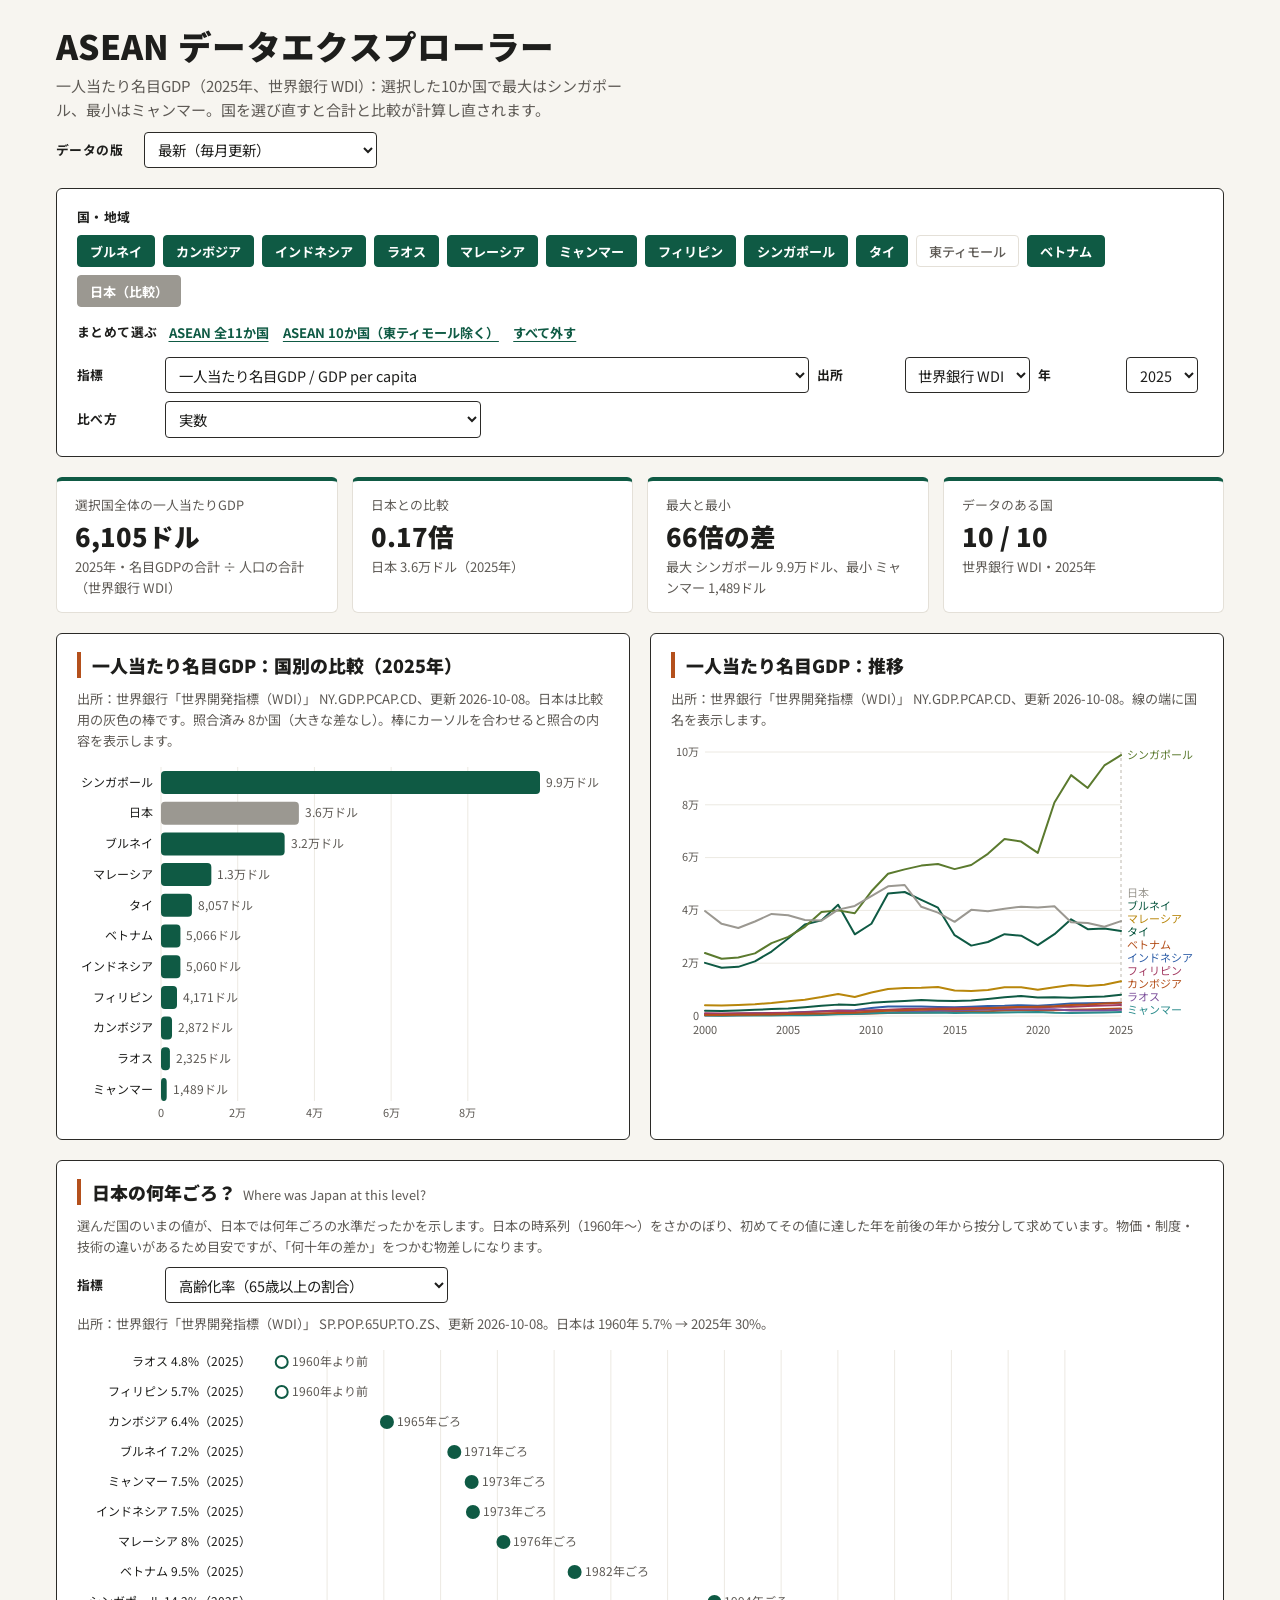
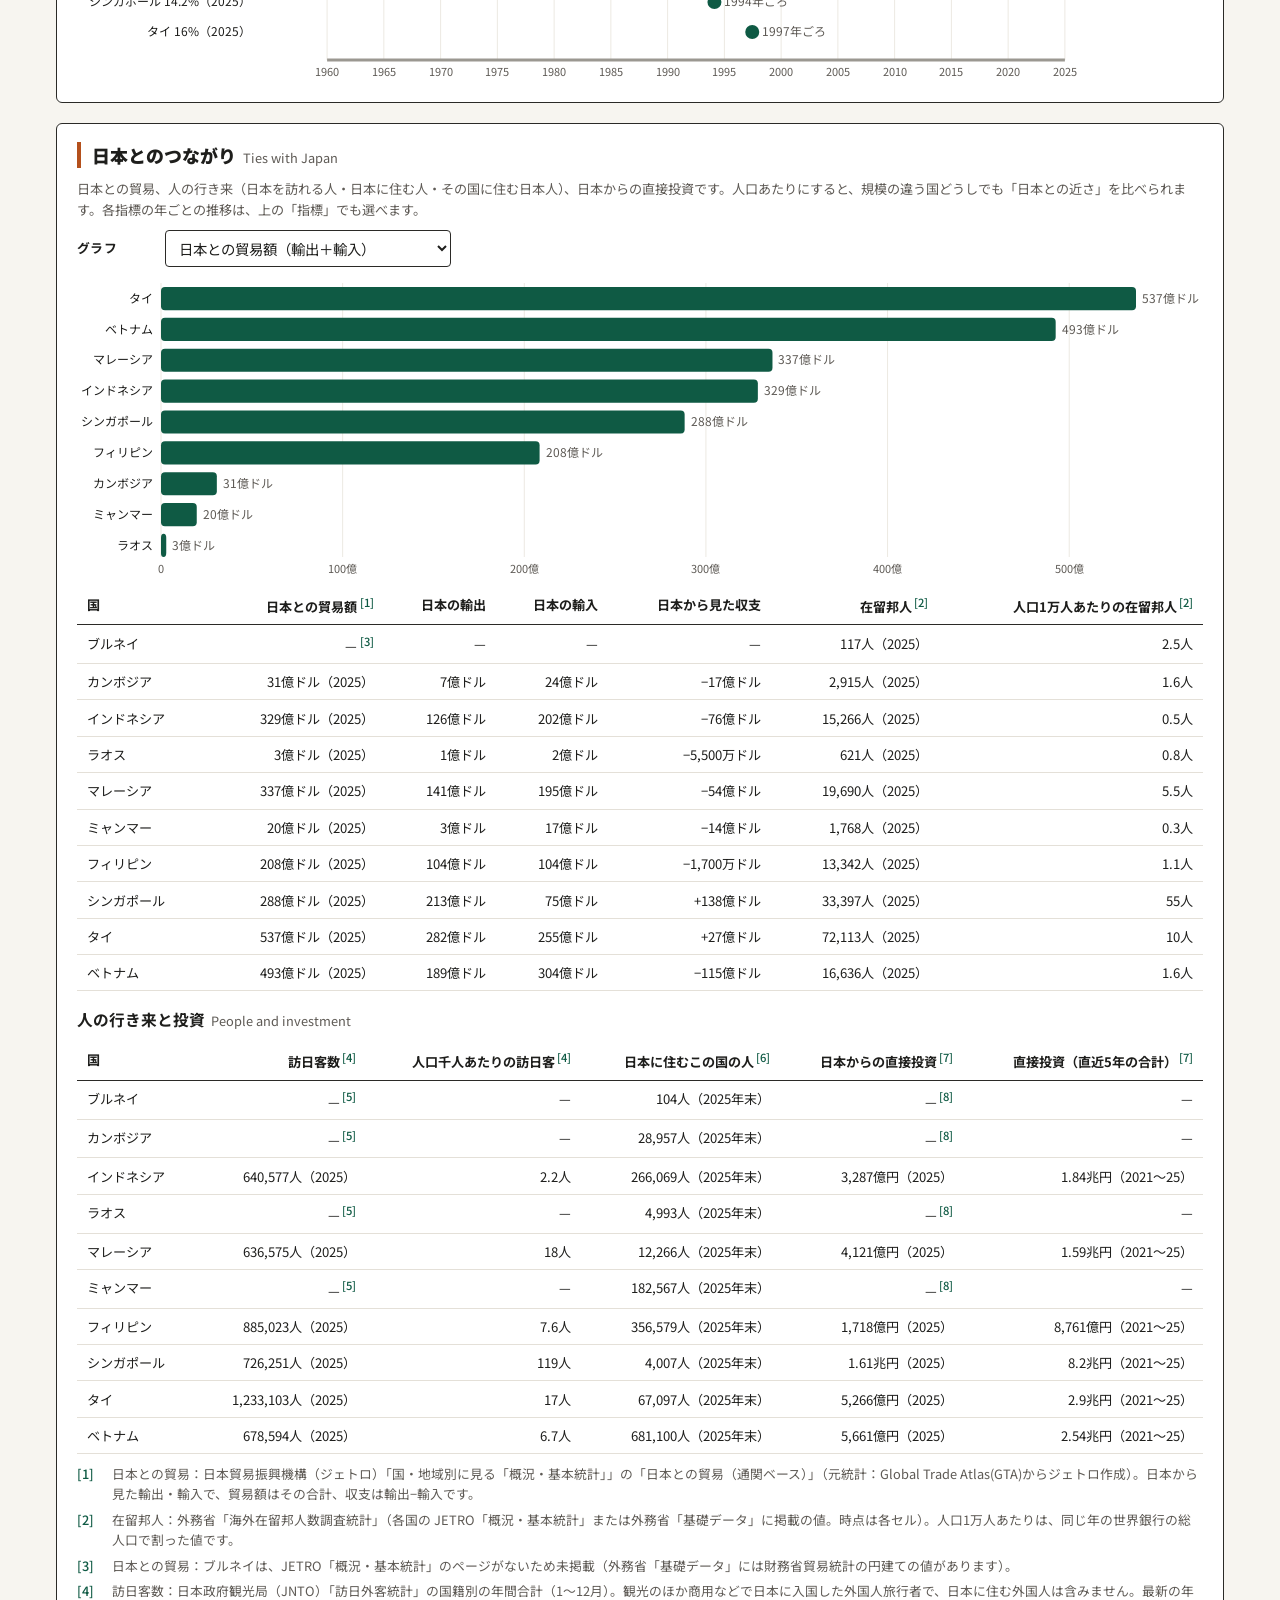
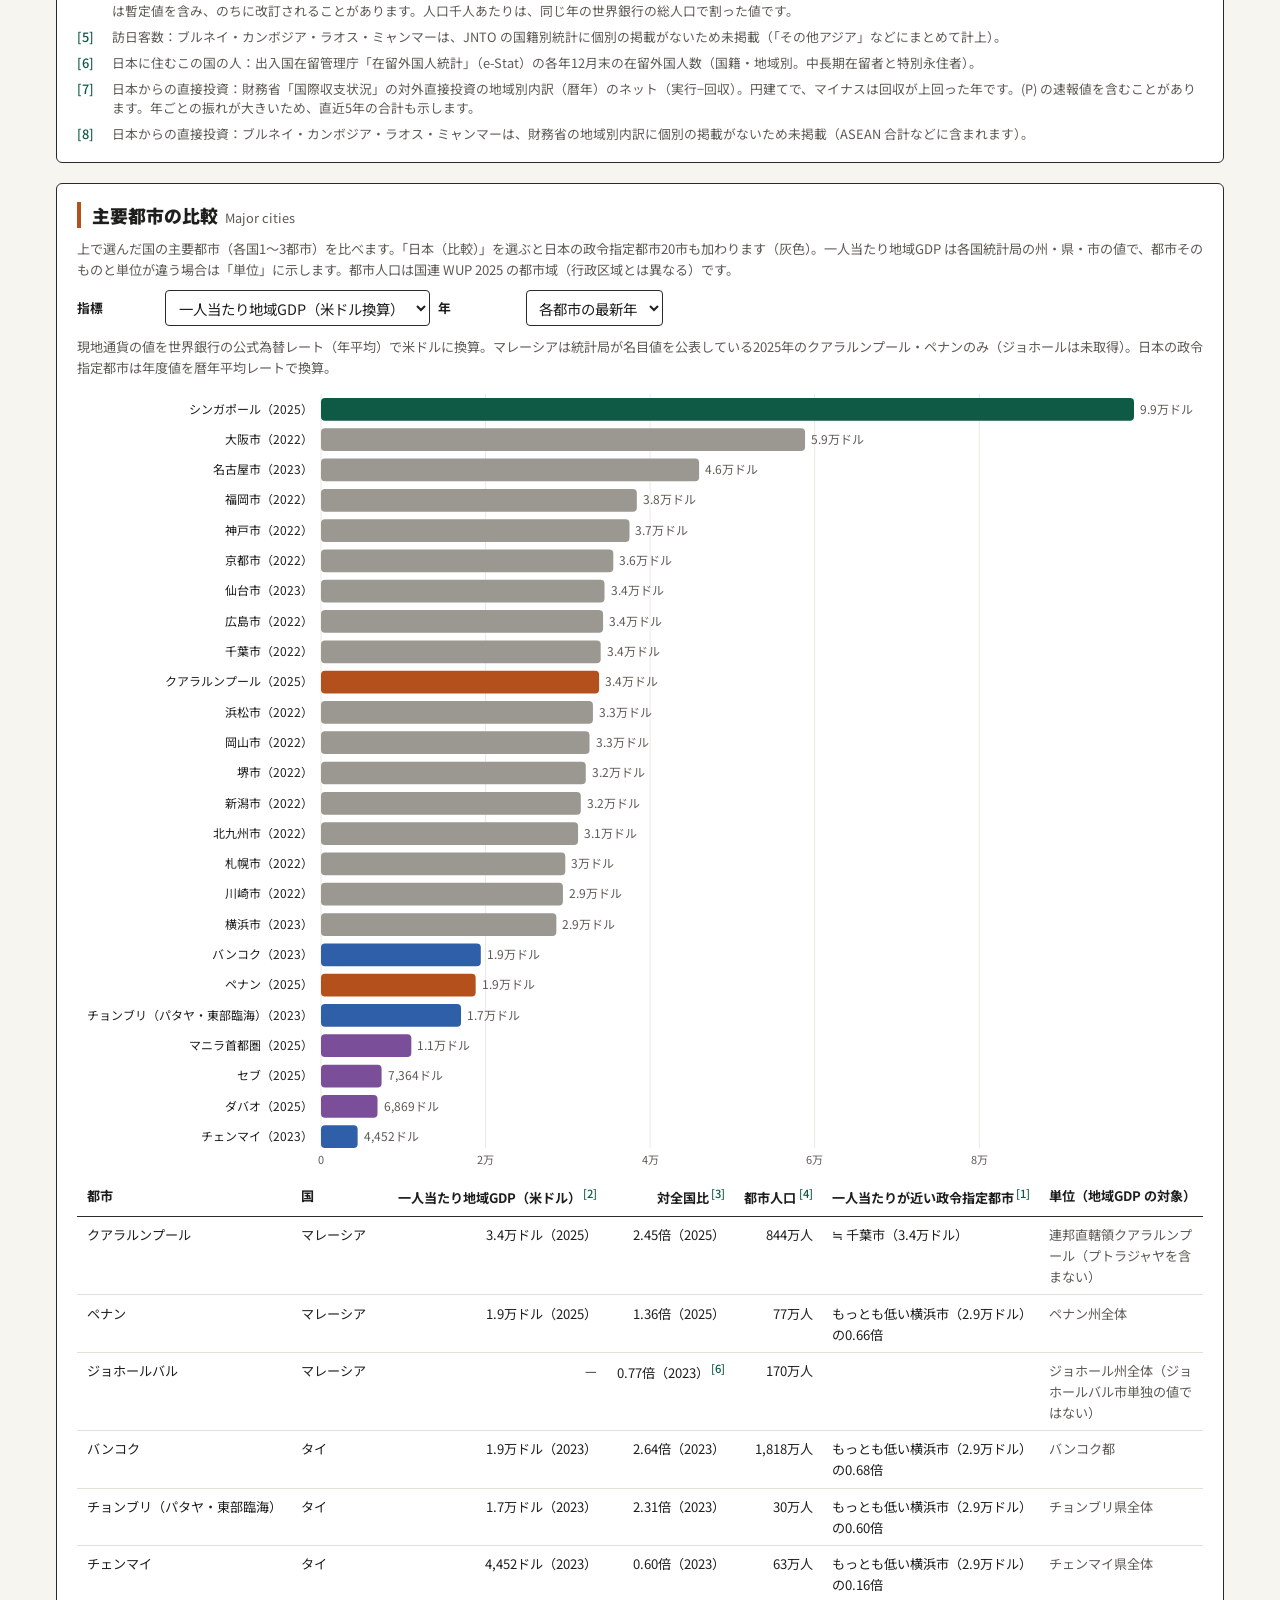
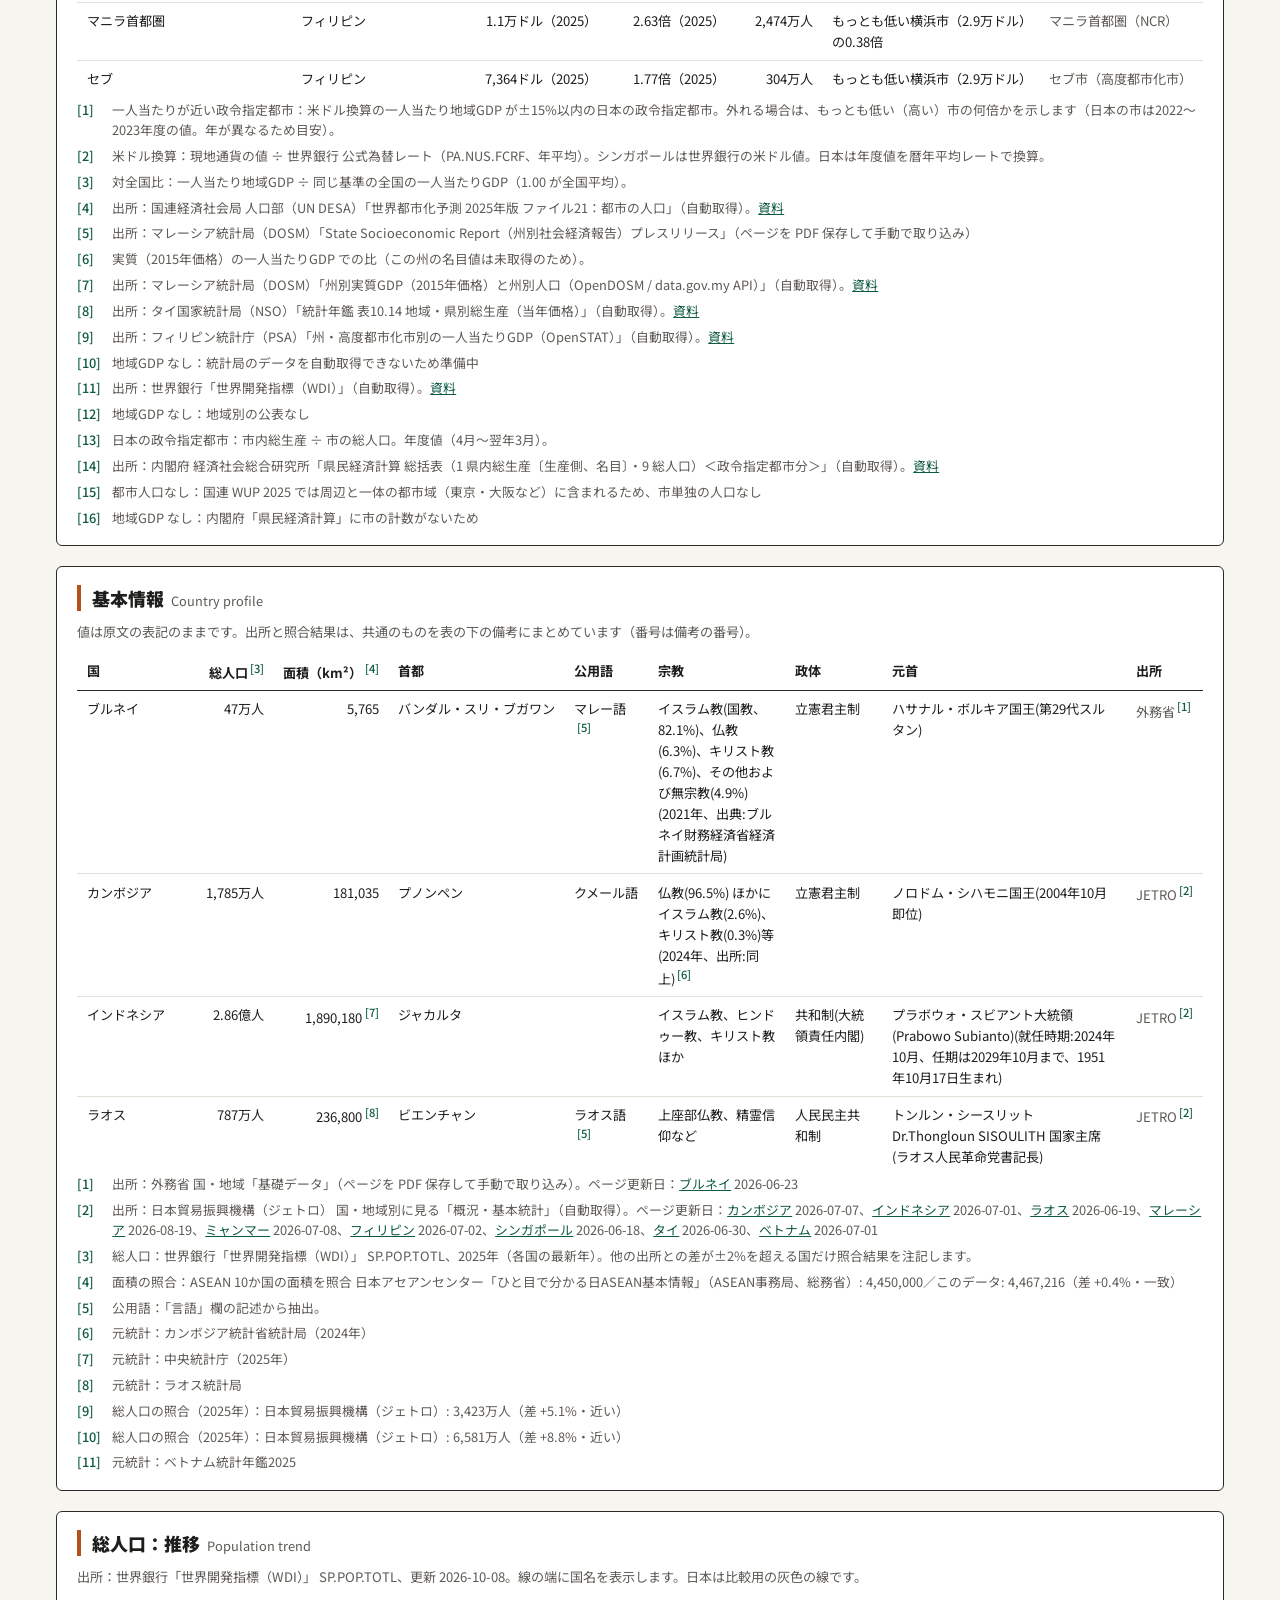
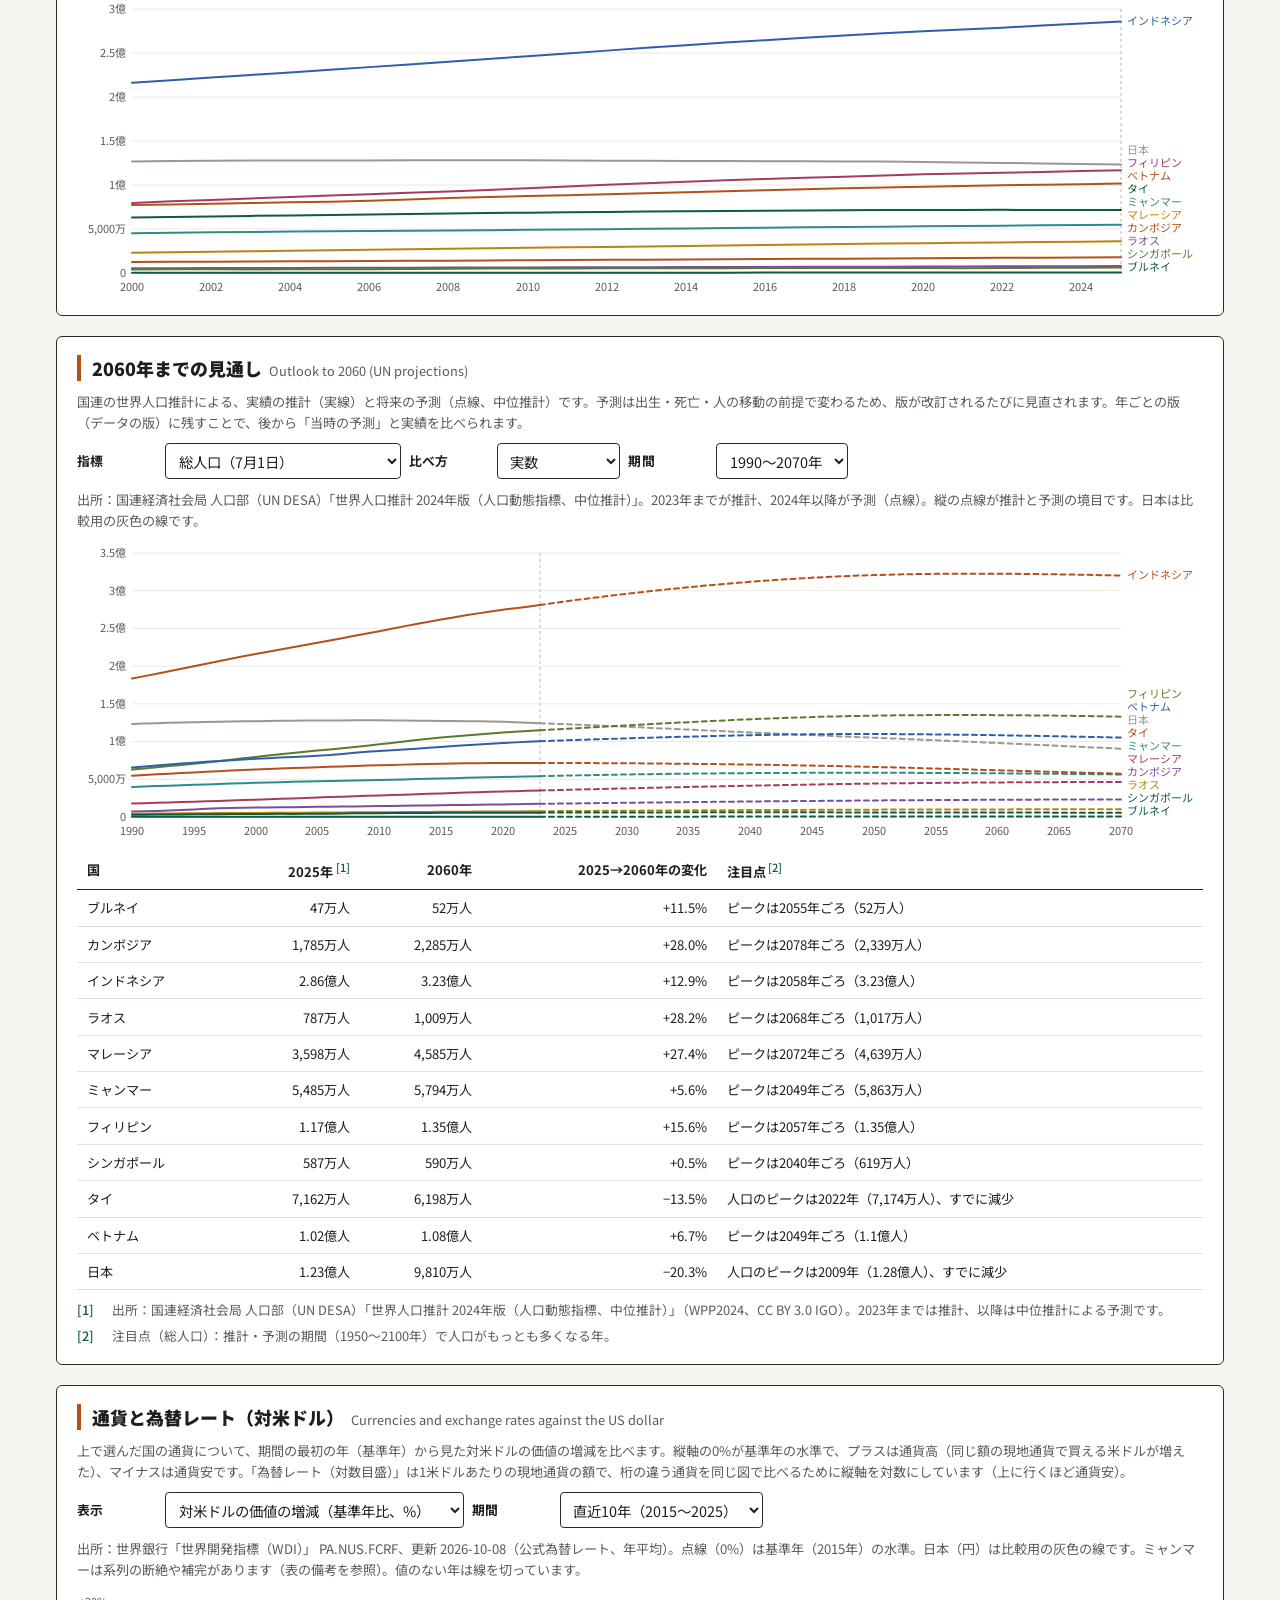
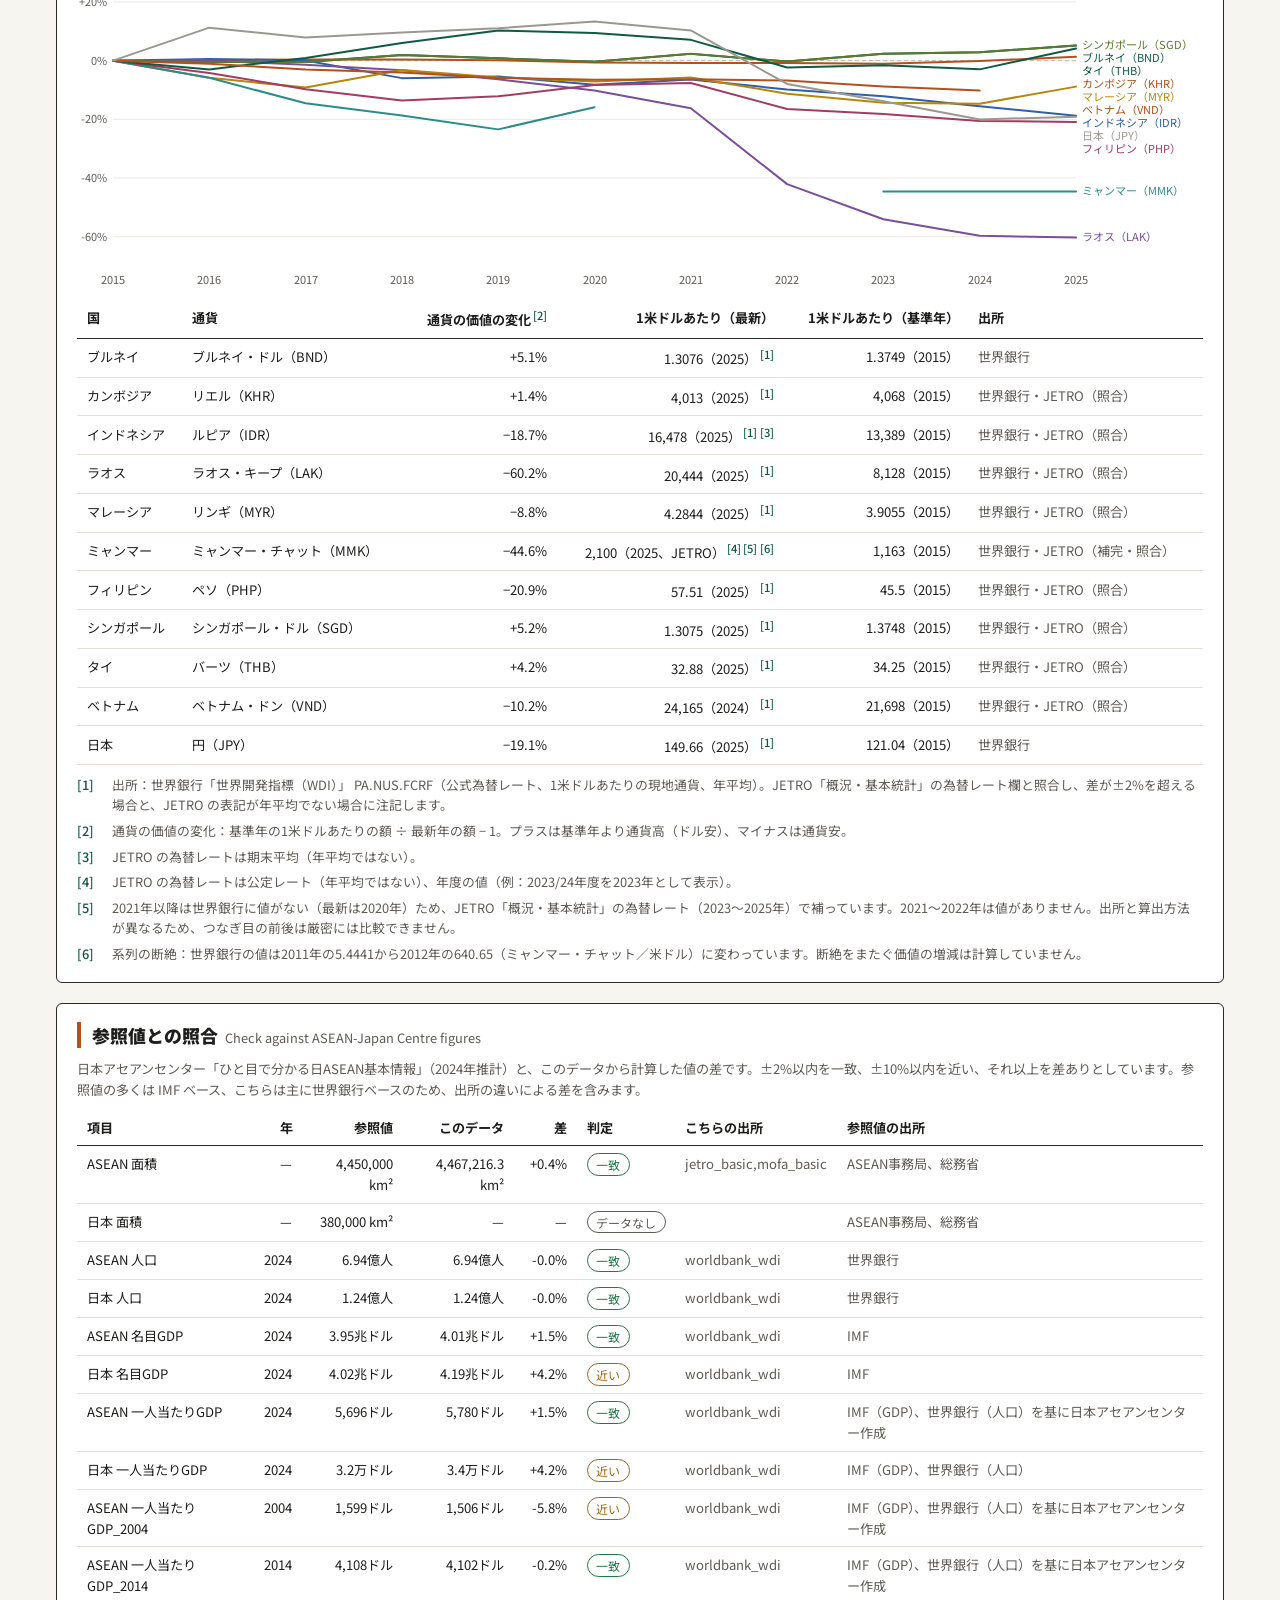
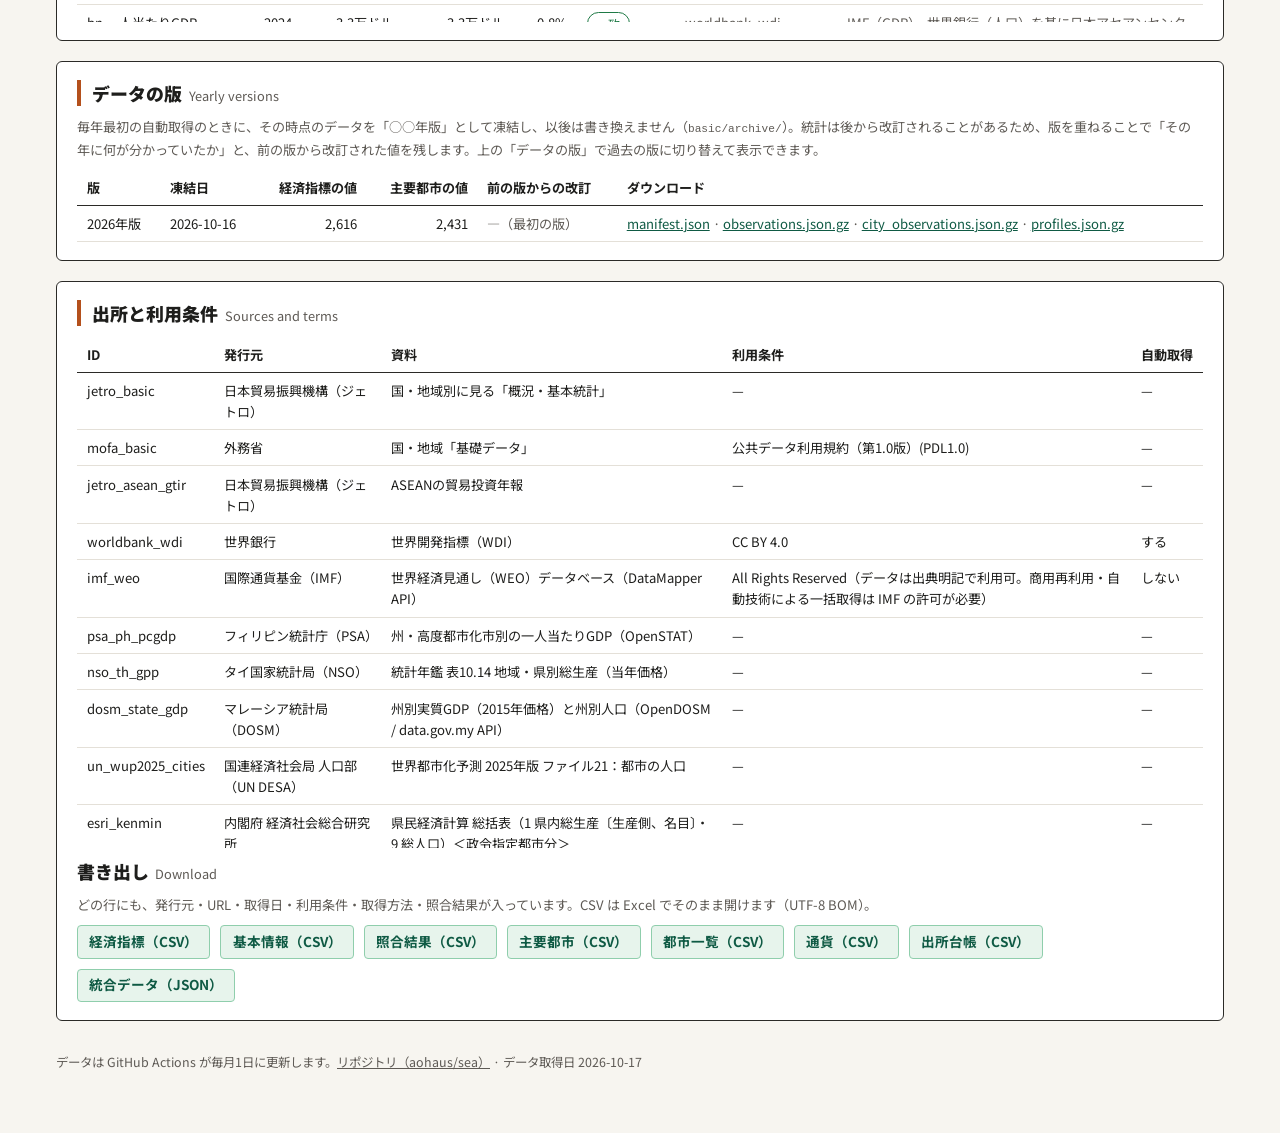
==== commit a825bb9e: "通貨と為替レートの表もスマホで横スクロールの表に - 国ごとのカードをやめ、国名の列を固定して横にスクロール（スマホでの高さ 2,151→700px） - 列を「通貨の価値の変化」→ 最新 → 基準年" ====
--- a/basic/index.html
+++ b/basic/index.html
@@ -314,9 +314,10 @@
     </div>
     <p class="note" id="fx-note"></p>
     <div class="chart" id="fx-trend"></div>
-    <div class="tablebox cards-box">
-      <table id="fx-table" class="cards">
-        <thead><tr><th>国</th><th>通貨</th><th class="num" data-short="最新">1米ドルあたり（最新）</th><th class="num" data-short="基準年">1米ドルあたり（基準年）</th><th class="num" data-short="価値の変化">通貨の価値の変化</th><th>出所</th></tr></thead>
+    <p class="scroll-hint" aria-hidden="true">← 表は横にスクロールできます →</p>
+    <div class="tablebox cards-box matrix-box">
+      <table id="fx-table" class="cards matrix">
+        <thead><tr><th>国</th><th class="phone-hide">通貨</th><th class="num" data-short="価値の変化">通貨の価値の変化</th><th class="num" data-short="最新">1米ドルあたり（最新）</th><th class="num" data-short="基準年">1米ドルあたり（基準年）</th><th>出所</th></tr></thead>
         <tbody></tbody>
       </table>
     </div>
@@ -1299,7 +1300,7 @@
     // otherwise it is marked per cell so a supplemented (JETRO) value is not attributed to the World Bank.
     const latestOf = (code) => d3.greatest(by.get(code).series, (r) => r.year);
     const wbOnly = codes.every((code) => { const l = latestOf(code); return l ? !l.supplement : !all.some((r) => r.country_code === code); });
-    const labels = headerMarks(table, [[], [], srcN && wbOnly ? [srcN] : [], [], [chgN], []]);
+    const labels = headerMarks(table, [[], [], [chgN], srcN && wbOnly ? [srcN] : [], [], []]);
     table.querySelector('tbody').replaceChildren(...codes.map((code) => {
       const c = cur.get(code);
       const { series, breaks, extra, lastWb } = by.get(code);
@@ -1324,12 +1325,16 @@
       else if (!last) notes.push('世界銀行の公式為替レートにこの国の値がありません。');
       const tr = document.createElement('tr');
       const country = DATA.observations.find((r) => r.country_code === code)?.country_ja || code;
-      tr.append(cell(country), noteCell(c ? c.currency_ja + '（' + c.currency_code + '）' : '—', [], 'nowrap', labels[1]),
+      const chg = last && b && last.segment === b.segment ? b.value / last.value - 1 : null;
+      // Phones hide the currency column and show the currency under the country name.
+      const name = cell(country);
+      const sub = document.createElement('span'); sub.className = 'sub phone-only'; sub.textContent = c ? c.currency_ja + '（' + c.currency_code + '）' : '';
+      name.append(sub);
+      tr.append(name, noteCell(c ? c.currency_ja + '（' + c.currency_code + '）' : '—', [], 'nowrap phone-hide', labels[1]),
+        noteCell(chg == null ? '—' : fmtChg(chg * 100), [], 'num nowrap', labels[2], chg == null ? [] : [chgN]),
         noteCell(last ? fmt(last.value, 'LCU/USD') + '（' + last.year + (last.supplement ? '、JETRO' : '') + '）' : '—',
-          [...(isWb && !wbOnly ? [srcN] : []), ...[...new Set(notes)].map(book.text)], 'num nowrap', labels[2], isWb && wbOnly ? [srcN] : []),
-        noteCell(b ? fmt(b.value, 'LCU/USD') + '（' + base + '）' : '—', [], 'num nowrap', labels[3]));
-      const chg = last && b && last.segment === b.segment ? b.value / last.value - 1 : null;
-      tr.append(noteCell(chg == null ? '—' : fmtChg(chg * 100), [], 'num nowrap', labels[4], chg == null ? [] : [chgN]),
+          [...(isWb && !wbOnly ? [srcN] : []), ...[...new Set(notes)].map(book.text)], 'num nowrap', labels[3], isWb && wbOnly ? [srcN] : []),
+        noteCell(b ? fmt(b.value, 'LCU/USD') + '（' + base + '）' : '—', [], 'num nowrap', labels[4]),
         noteCell([series.some((r) => !r.supplement) ? '世界銀行' : '', jetro.length ? (extra.length ? 'JETRO（補完・照合）' : series.length ? 'JETRO（照合）' : 'JETRO') : ''].filter(Boolean).join('・'), [], 'src', labels[5]));
       return tr;
     }));
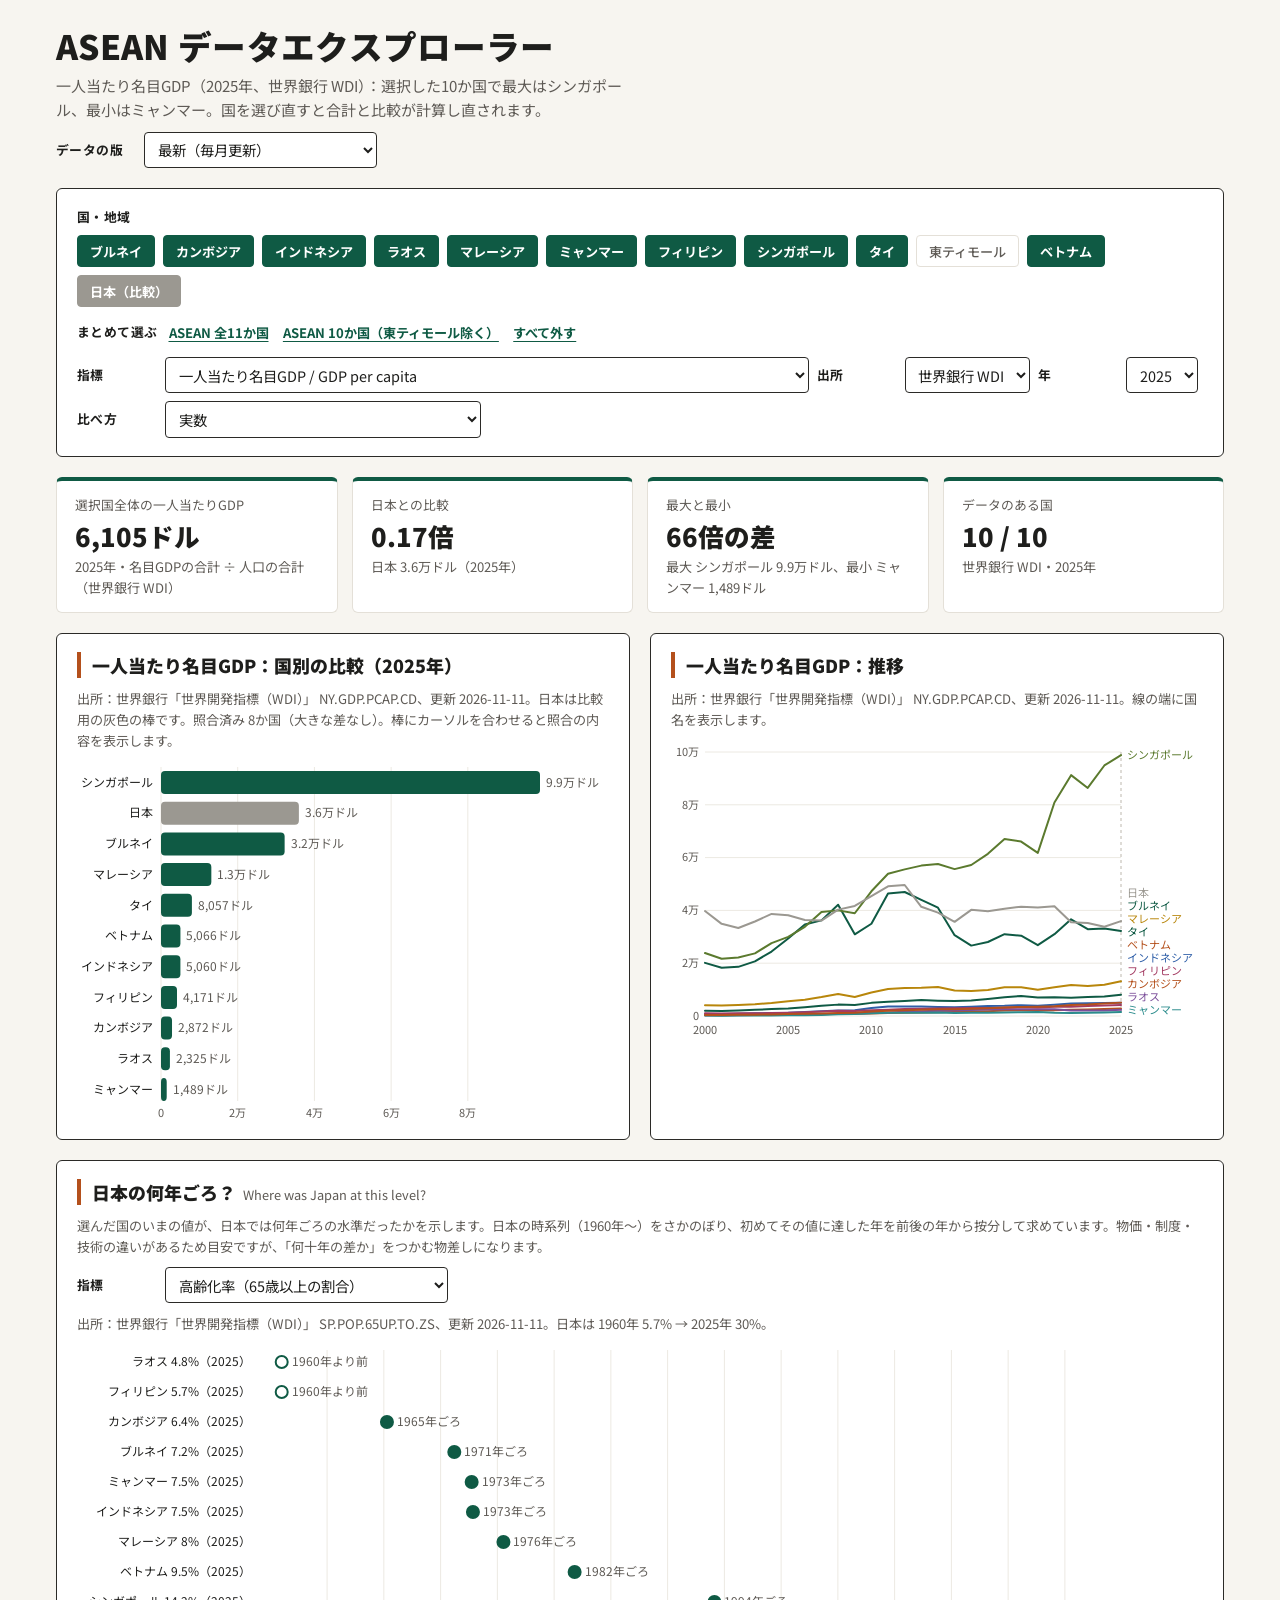
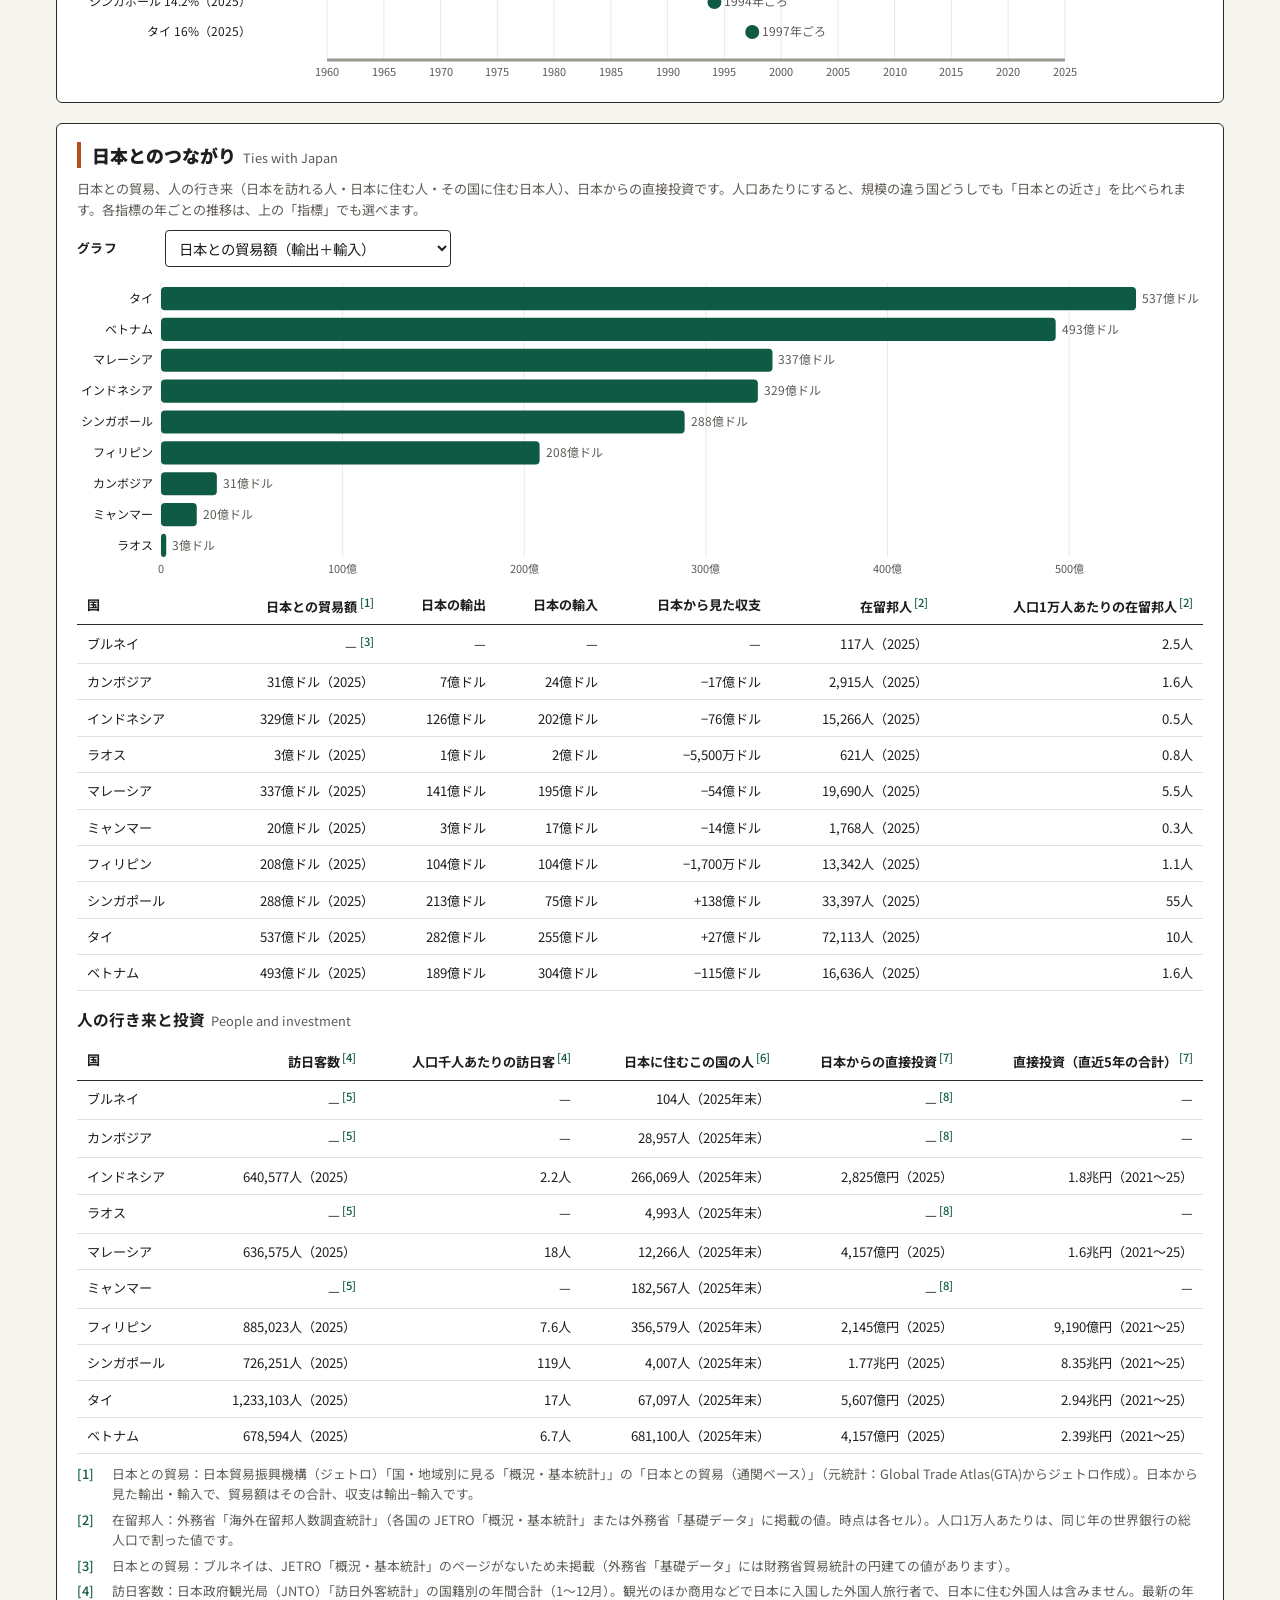
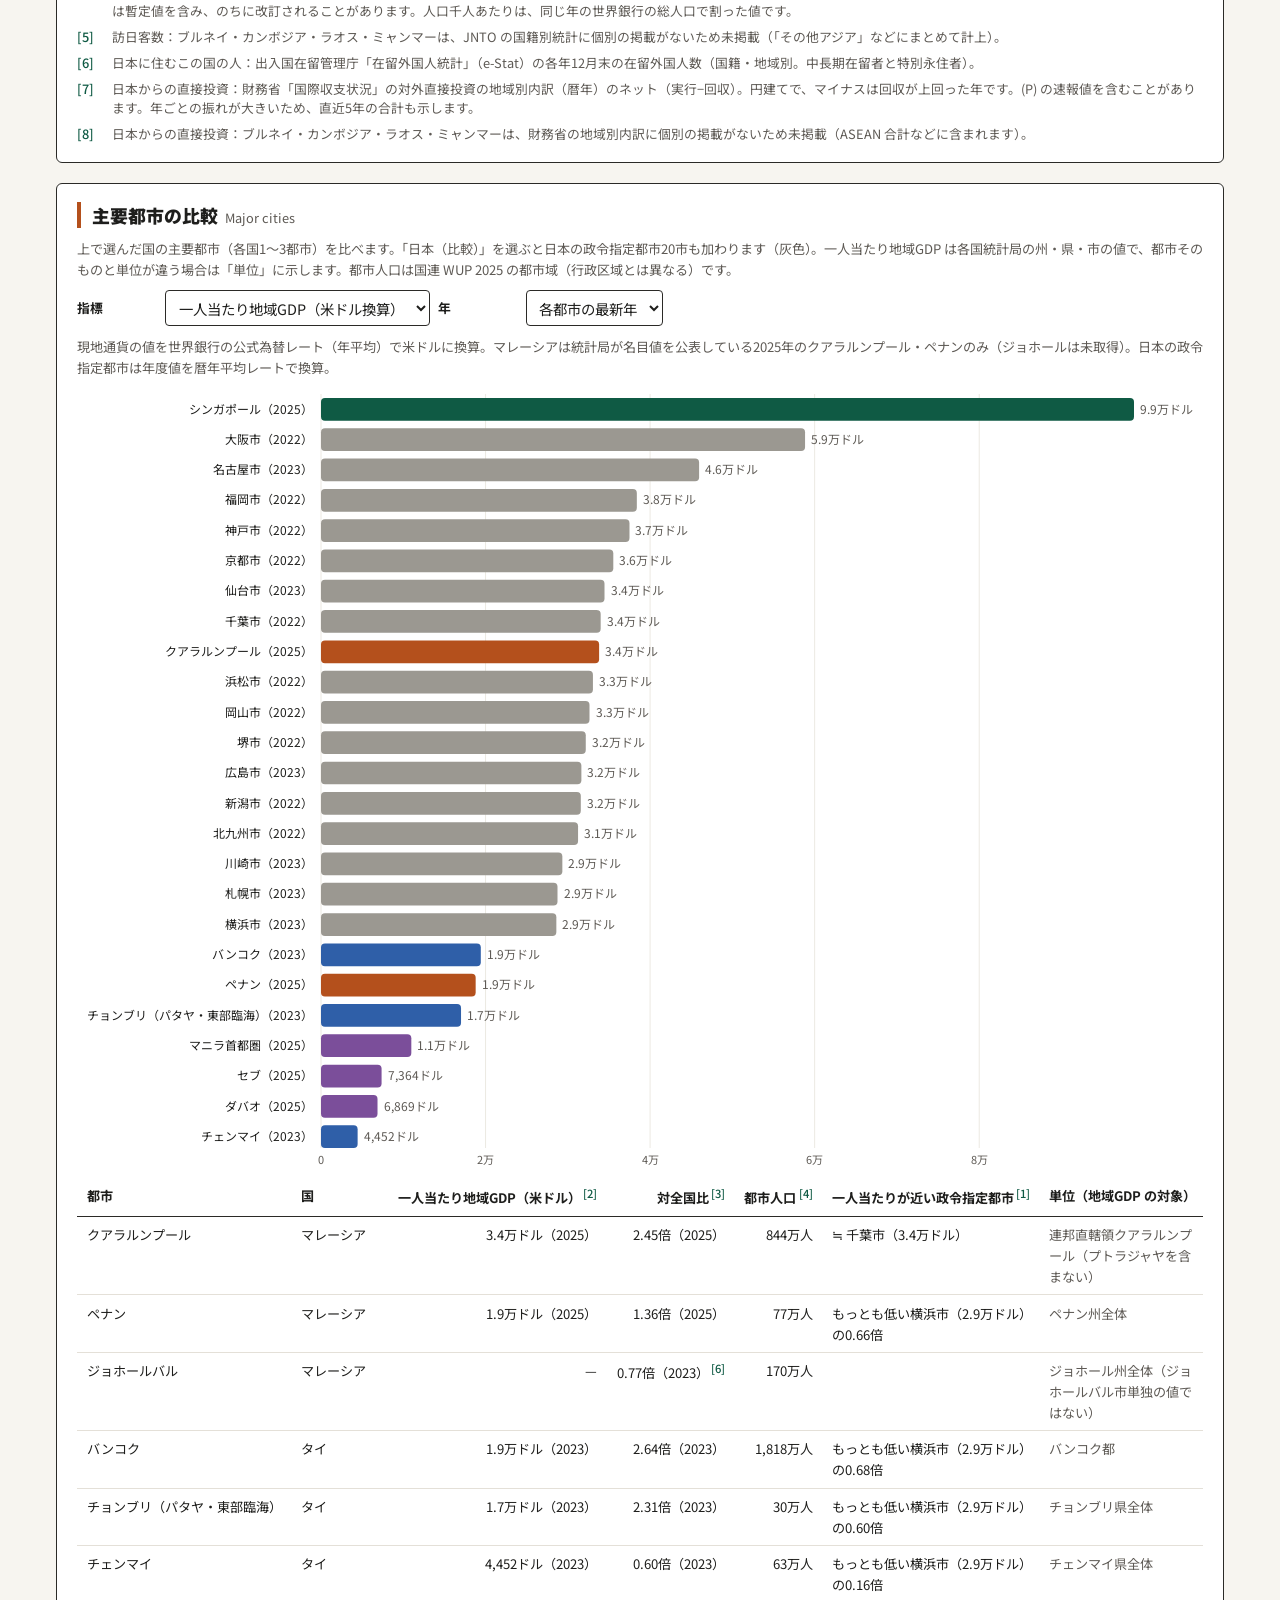
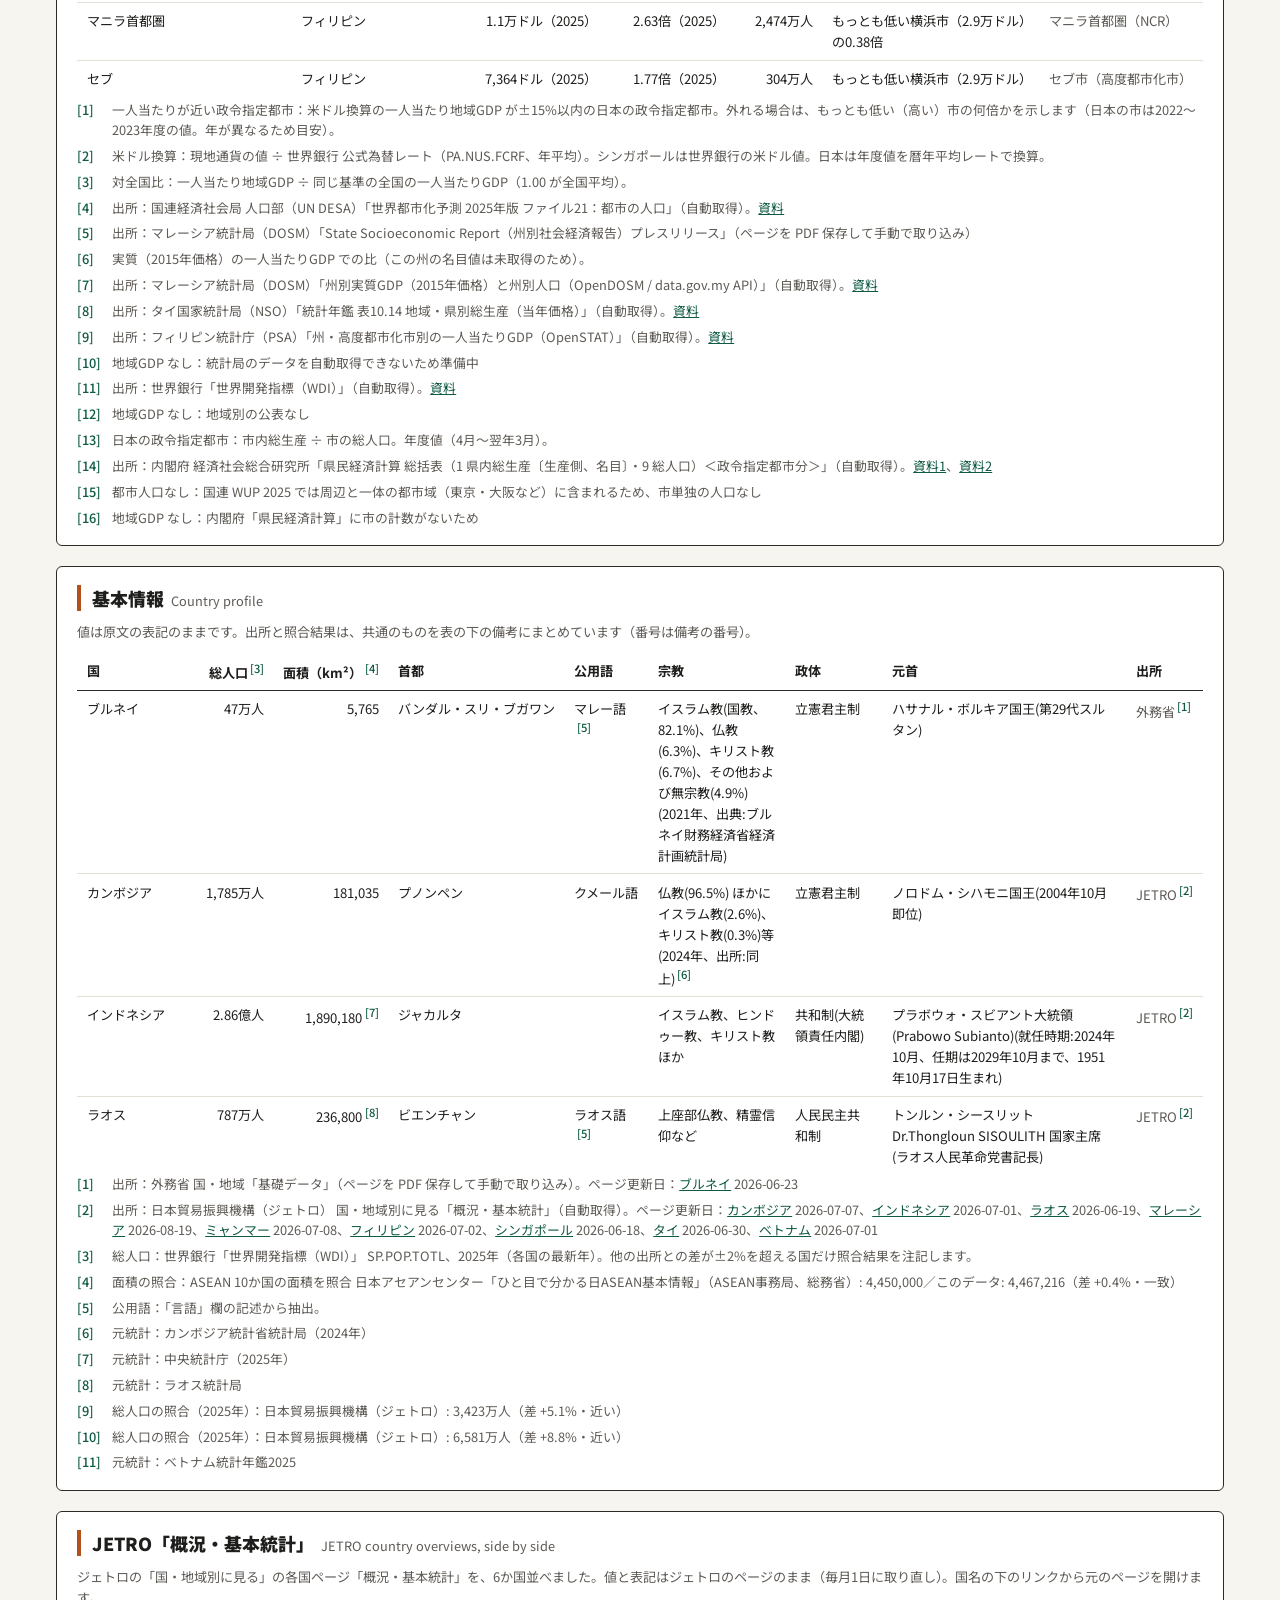
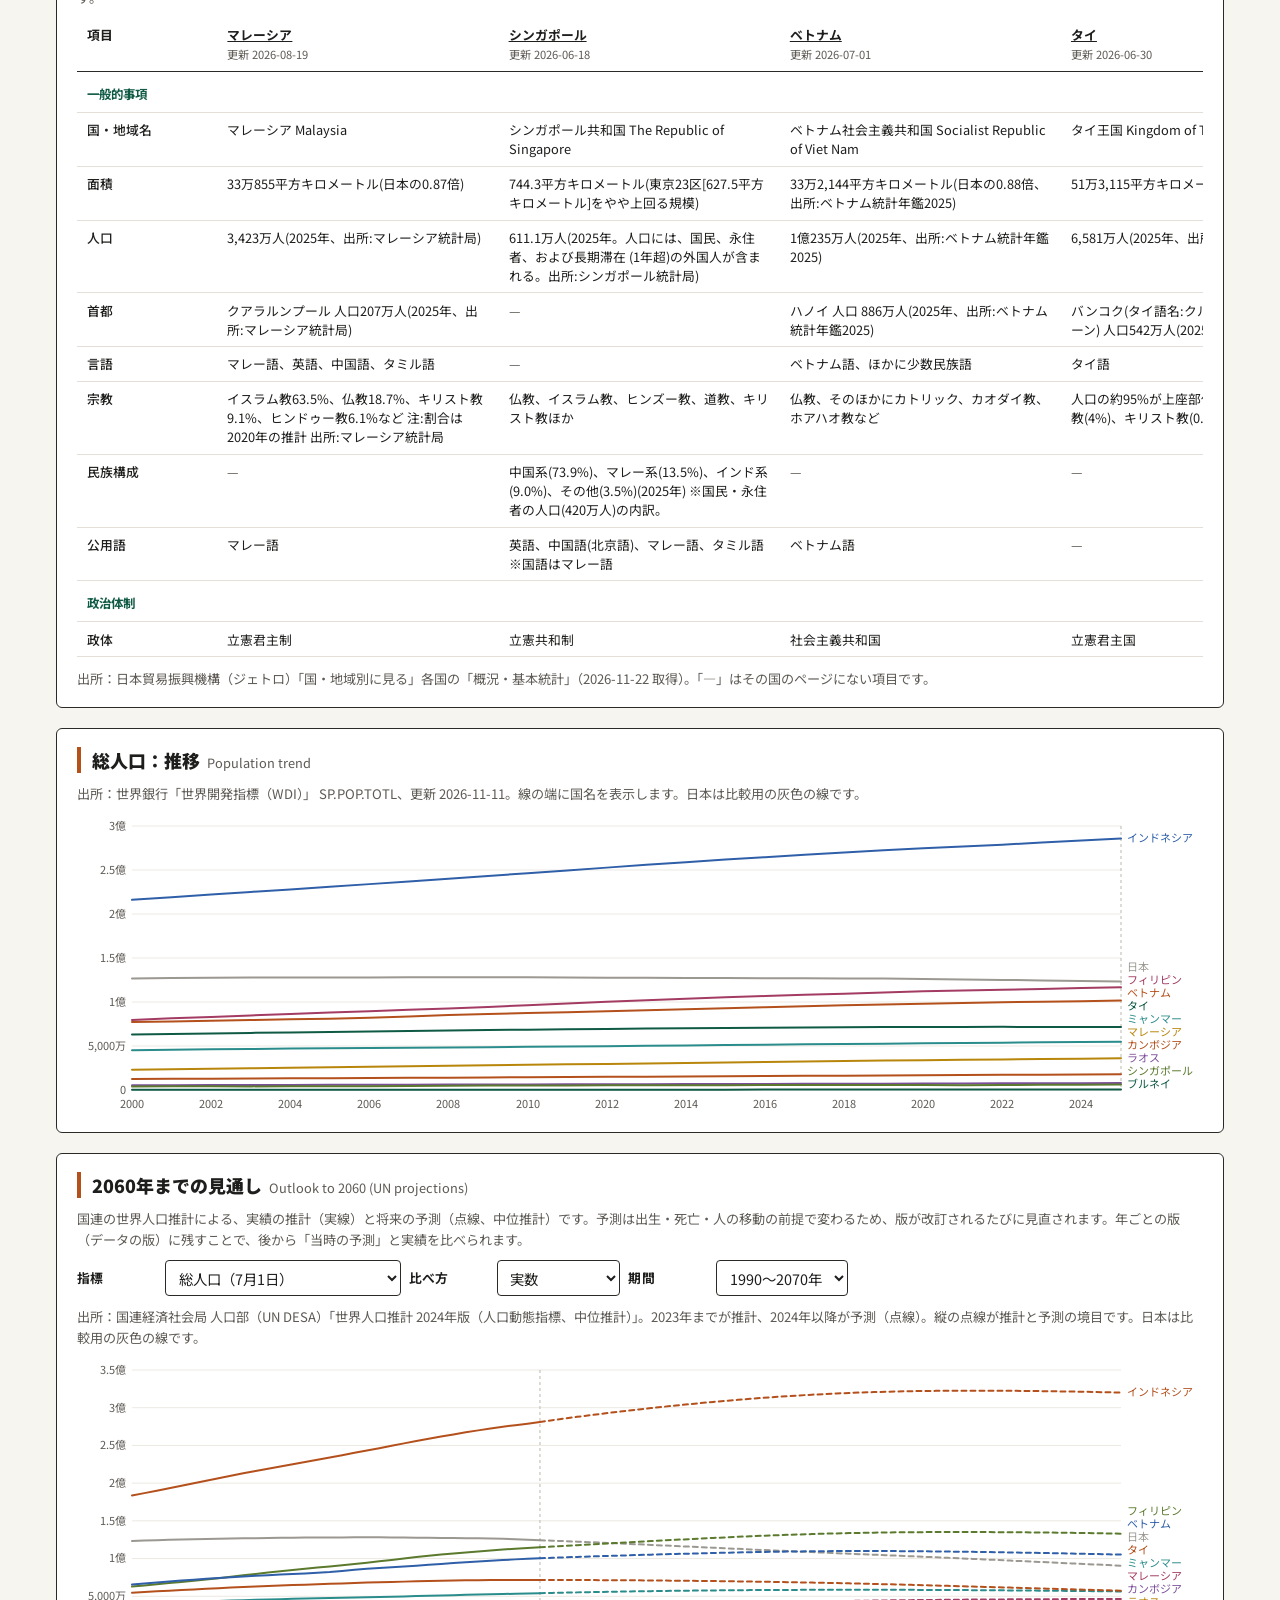
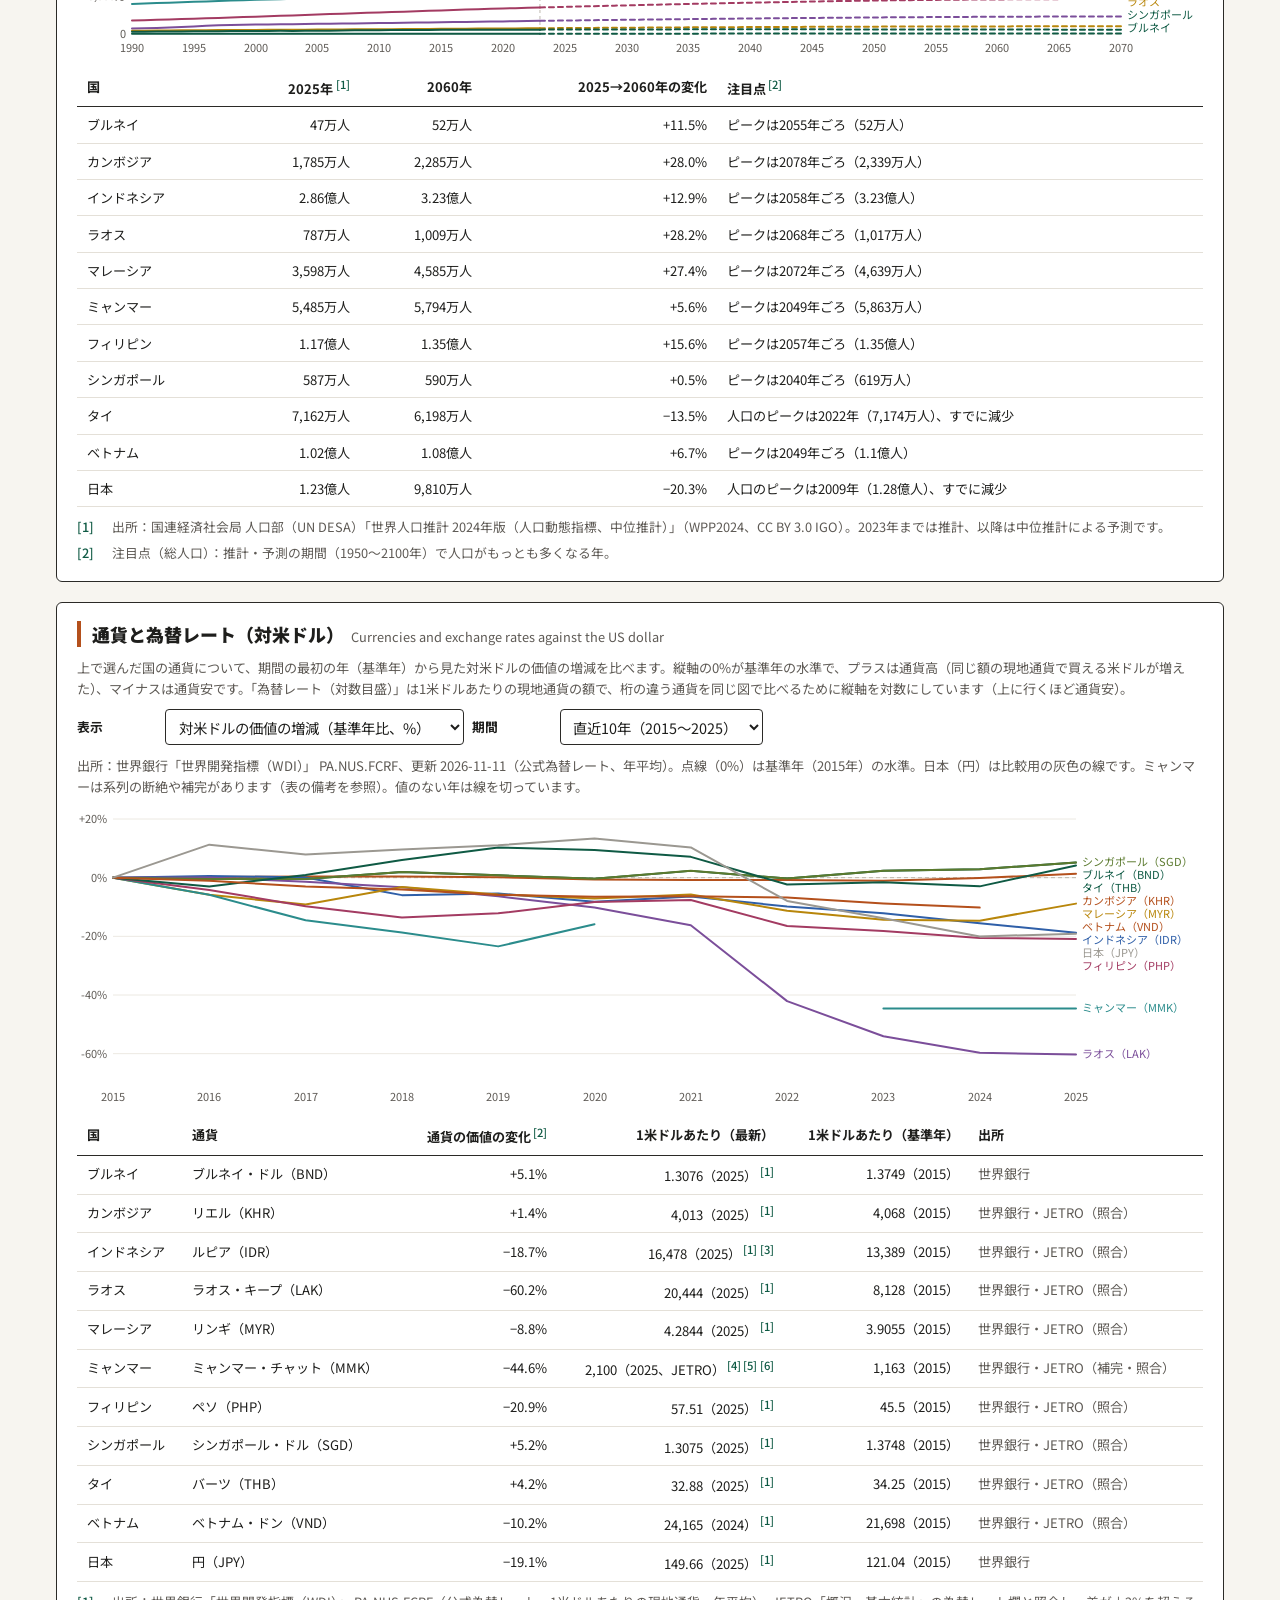
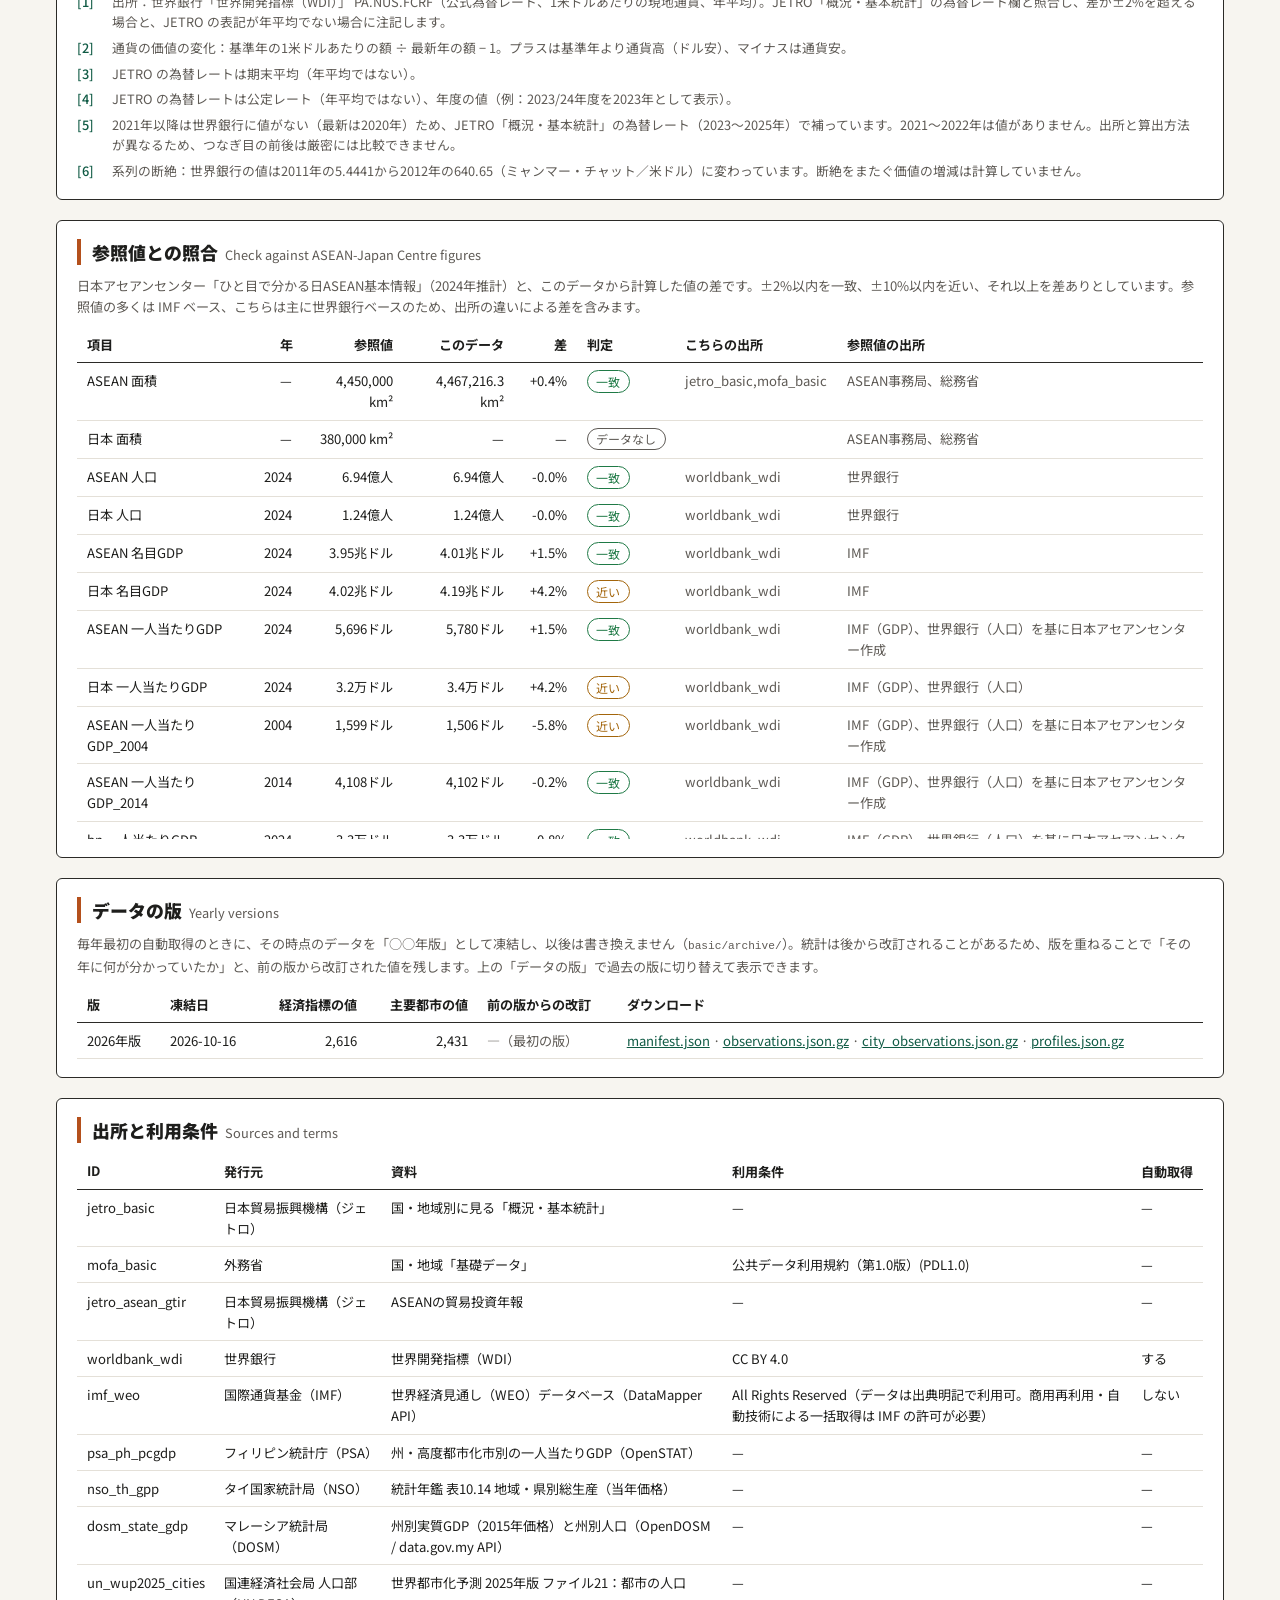
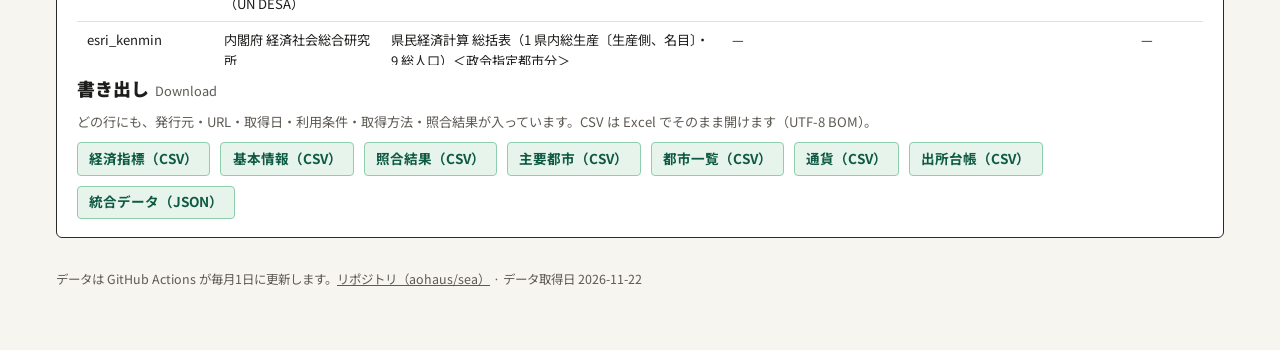
==== commit aca6f924: "Sea basic：JETRO「概況・基本統計」を6か国横並びで比べるセクションを追加 マレーシア・シンガポール・ベトナム・タイ・インドネシア・フィリピンの「概況・基本統計」ページ （basic/<国" ====
--- a/basic/index.html
+++ b/basic/index.html
@@ -5,6 +5,9 @@
 <meta name="viewport" content="width=device-width, initial-scale=1, viewport-fit=cover">
 <title>ASEAN データエクスプローラー</title>
 <meta name="description" content="ASEAN 11か国と日本の基本情報・経済指標を、出所と照合結果つきで比較・書き出しできるビューア。">
+<link rel="icon" href="favicon.png" type="image/png" sizes="64x64">
+<link rel="icon" href="favicon.svg" type="image/svg+xml">
+<link rel="apple-touch-icon" href="apple-touch-icon.png">
 <link rel="preconnect" href="https://fonts.googleapis.com">
 <link rel="preconnect" href="https://fonts.gstatic.com" crossorigin>
 <link rel="stylesheet" href="https://fonts.googleapis.com/css2?family=Noto+Sans+JP:wght@400;500;700;900&display=swap">
@@ -121,6 +124,29 @@
   .notes li { display: grid; grid-template-columns: 2.2rem 1fr; }
   .notes .mk { color: var(--accent); font-weight: 500; }
   .notes a { color: var(--accent); }
+  /* JETRO 「概況・基本統計」 side by side: one column per country, items down the left. */
+  .tablebox.jetro-box { max-height: 40rem; }
+  table.jetro { font-size: .8rem; }
+  table.jetro th, table.jetro td { vertical-align: top; }
+  table.jetro thead th:not(:first-child) { min-width: 14em; }
+  table.jetro thead th a { color: inherit; }
+  table.jetro thead th .src { display: block; font-weight: 400; font-size: .7rem; }
+  table.jetro td { white-space: normal; min-width: 14em; max-width: 20em; line-height: 1.5; }
+  table.jetro td:first-child { min-width: 7em; max-width: 12em; font-weight: 500; white-space: normal; }
+  @media (min-width: 641px) { table.jetro td:first-child { min-width: 11em; } }
+  @media (max-width: 640px) { table.jetro td:first-child { min-width: 6.5em; max-width: 8em; } table.jetro td { min-width: 12em; } }
+  table.jetro tr.sec th { position: sticky; left: 0; text-align: left; background: var(--panel); color: var(--accent); font-size: .78rem; padding-top: .8rem; border-bottom: 1px solid var(--line); }
+  table.jetro td.none { color: var(--muted); }
+  table.jetro table.sub { font-size: .74rem; border-collapse: collapse; margin: 0; }
+  table.jetro td:has(> table.sub), table.jetro td:has(> details > table.sub) { max-width: none; width: max-content; }
+  table.jetro table.sub th, table.jetro table.sub td { position: static; padding: .1rem .5rem .1rem 0; min-width: 0; max-width: none; border: none; white-space: nowrap; font-weight: 400; background: none; box-shadow: none; }
+  table.jetro table.sub th { color: var(--muted); }
+  table.jetro details summary { cursor: pointer; color: var(--fg); }
+  table.jetro details summary .more { color: var(--accent); font-size: .72rem; }
+  table.jetro details[open] summary .more { display: none; }
+  table.jetro .yrs { display: grid; grid-template-columns: auto 1fr; gap: 0 .6rem; }
+  table.jetro .yrs .y { color: var(--muted); }
+  table.jetro .unit { color: var(--muted); font-size: .72rem; }
   .pill { display: inline-block; border-radius: 999px; padding: .05rem .55rem; font-size: .75rem; border: 1px solid currentColor; white-space: nowrap; }
   .pill.match { color: var(--ok); } .pill.close { color: var(--warn); } .pill.differs { color: var(--bad); } .pill.no_data { color: var(--muted); }
   .downloads { display: flex; flex-wrap: wrap; gap: 10px; }
@@ -263,6 +289,16 @@
       </table>
     </div>
     <ol class="notes" id="profile-notes" aria-label="備考"></ol>
+  </section>
+
+  <section class="card" id="jetro">
+    <h2>JETRO「概況・基本統計」<span class="en">JETRO country overviews, side by side</span></h2>
+    <p class="note">ジェトロの「国・地域別に見る」の各国ページ「概況・基本統計」を、6か国並べました。値と表記はジェトロのページのまま（毎月1日に取り直し）。国名の下のリンクから元のページを開けます。</p>
+    <p class="scroll-hint" aria-hidden="true">← 表は横にスクロールできます →</p>
+    <div class="tablebox cards-box matrix-box jetro-box">
+      <table id="jetro-table" class="cards matrix jetro"><thead></thead><tbody></tbody></table>
+    </div>
+    <p class="note" id="jetro-note"></p>
   </section>
 
   <section class="card">
@@ -1505,5 +1541,114 @@
   matchMedia('(prefers-color-scheme: dark)').addEventListener?.('change', render);
 })();
 </script>
+<script>
+// JETRO 「概況・基本統計」 side by side (basic/<country>/jetro_basic.json, written by scripts/fetch_basic.py).
+// Each page has an outer table per section; a row whose cells hold a whole table (the cabinet, trade and
+// investment by year) is followed by that table's rows, and the same table also comes again on its own.
+(() => {
+  const COUNTRIES = [['my', 'マレーシア'], ['sg', 'シンガポール'], ['vn', 'ベトナム'], ['th', 'タイ'], ['id', 'インドネシア'], ['ph', 'フィリピン']];
+  const SECTIONS = ['一般的事項', '政治体制', '基礎的経済指標', '日本との関係'];
+  // Rows that say the same thing under slightly different labels on different country pages.
+  // The first label that starts with the left side gives the row; the right side is its name in the table.
+  const ALIAS = [['日本との貿易', '日本との貿易（通関ベース、100万ドル）'], ['日本企業の投資', '日本からの投資'], ['日本からの投資', '日本からの投資'],
+    ['経済団体', '経済団体'], ['投資(進出)に関連', '投資（進出）に関連した特長、問題点'], ['議会概要', '議会概要'],
+    ['外貨準備高', '外貨準備高'], ['対外債務残高', '対外債務残高']];
+  const keyOf = (label) => { const a = ALIAS.find(([p]) => label.replace(/[（(]/g, '(').startsWith(p)); return a ? a[1] : label.replace(/\s+/g, ''); };
+  const nameOf = (label) => { const a = ALIAS.find(([p]) => label.replace(/[（(]/g, '(').startsWith(p)); return a ? a[1] : label; };
+  const el = (tag, cls, text) => { const e = document.createElement(tag); if (cls) e.className = cls; if (text != null) e.textContent = text; return e; };
+
+  // One page -> { section: [{ key, label, kind, ... }] }
+  function parse(page) {
+    const out = {};
+    for (const sec of SECTIONS) {
+      const tables = page.tables.filter((t) => t.section === sec);
+      if (!tables.length) continue;
+      const outer = tables[0], nested = tables.slice(1), rows = [];
+      for (let i = 0; i < outer.rows.length; i++) {
+        const r = outer.rows[i];
+        if (r.cells.length > 1 && sec !== '基礎的経済指標') {
+          // A table inside the cell: use the matching table that follows, and skip its rows here.
+          const t = nested.find((n) => n.rows.length && n.rows[0].label === (outer.rows[i + 1] || {}).label) || nested[0];
+          if (t) { nested.splice(nested.indexOf(t), 1); i += t.rows.length; }
+          rows.push({ key: keyOf(r.label), label: nameOf(r.label), kind: 'table', header: t ? t.header : [], rows: t ? t.rows : [] });
+        } else if (sec === '基礎的経済指標') {
+          rows.push({ key: keyOf(r.label), label: nameOf(r.label), kind: 'years', unit: r.cells[0], years: outer.header.slice(2), values: r.cells.slice(1) });
+        } else {
+          rows.push({ key: keyOf(r.label), label: nameOf(r.label), kind: 'text', text: r.cells.join(' ') });
+        }
+      }
+      out[sec] = rows;
+    }
+    return out;
+  }
+
+  function cellContent(item) {
+    if (!item) return el('span', null, '—');
+    if (item.kind === 'years') {
+      const box = el('div');
+      const g = el('div', 'yrs');
+      item.years.forEach((y, k) => { g.append(el('span', 'y', y), el('span', null, item.values[k] ?? '—')); });
+      box.append(g, el('div', 'unit', item.unit));
+      return box;
+    }
+    if (item.kind === 'table') {
+      const t = el('table', 'sub');
+      if (item.header.length) { const tr = el('tr'); item.header.forEach((h) => tr.append(el('th', null, h))); t.append(tr); }
+      for (const r of item.rows) { const tr = el('tr'); tr.append(el('td', null, r.label)); r.cells.forEach((c) => tr.append(el('td', null, c))); t.append(tr); }
+      if (item.rows.length <= 6) return t;
+      const d = el('details'), s = el('summary');
+      s.append((item.rows[0] ? item.rows[0].label + '：' + item.rows[0].cells.join(' ') + ' ほか' : ''), ' ', el('span', 'more', '全' + item.rows.length + '件を見る'));
+      d.append(s, t);
+      return d;
+    }
+    const text = item.text || '—';
+    if (text.length <= 90) return el('span', null, text);
+    const d = el('details'), s = el('summary');
+    s.append(text.slice(0, 60) + '…', ' ', el('span', 'more', '続きを見る'));
+    d.append(s, el('div', null, text));
+    return d;
+  }
+
+  Promise.all(COUNTRIES.map(([c]) => fetch(c + '/jetro_basic.json', { cache: 'no-cache' }).then((r) => (r.ok ? r.json() : null)).catch(() => null))).then((pages) => {
+    const parsed = pages.map((p) => (p && p.status === 'ok' ? parse(p) : null));
+    const table = document.getElementById('jetro-table');
+    // Header: country, link to the JETRO page, JETRO's last-updated date.
+    const hr = el('tr'); hr.append(el('th', null, '項目'));
+    COUNTRIES.forEach(([c, ja], k) => {
+      const th = el('th'), p = pages[k];
+      if (p && p.url) { const a = el('a', null, ja); a.href = p.url; a.target = '_blank'; a.rel = 'noopener'; th.append(a); } else th.append(ja);
+      th.append(el('span', 'src', p && p.status === 'ok' ? (p.page_last_updated ? '更新 ' + p.page_last_updated : '') : '取得できませんでした'));
+      hr.append(th);
+    });
+    table.tHead.replaceChildren(hr);
+    const body = [];
+    for (const sec of SECTIONS) {
+      // Row order: the first country's order, with rows only other countries have put after the row before them.
+      const order = [];
+      parsed.forEach((pc) => {
+        let last = -1;
+        for (const it of (pc && pc[sec]) || []) {
+          const at = order.findIndex((o) => o.key === it.key);
+          if (at >= 0) { last = at; continue; }
+          order.splice(last + 1, 0, { key: it.key, label: it.label }); last += 1;
+        }
+      });
+      if (!order.length) continue;
+      const tr = el('tr', 'sec'); const th = el('th', null, sec); th.colSpan = COUNTRIES.length + 1; tr.append(th); body.push(tr);
+      for (const o of order) {
+        const row = el('tr'); row.append(el('td', null, o.label));
+        parsed.forEach((pc) => {
+          const item = pc && (pc[sec] || []).find((it) => it.key === o.key);
+          const td = el('td', item ? null : 'none'); td.append(cellContent(item)); row.append(td);
+        });
+        body.push(row);
+      }
+    }
+    table.tBodies[0].replaceChildren(...body);
+    const got = pages.filter((p) => p && p.retrieved_at).map((p) => p.retrieved_at.slice(0, 10)).sort();
+    document.getElementById('jetro-note').textContent = '出所：日本貿易振興機構（ジェトロ）「国・地域別に見る」各国の「概況・基本統計」' + (got.length ? '（' + got[got.length - 1] + ' 取得）' : '') + '。「—」はその国のページにない項目です。';
+  });
+})();
+</script>
 </body>
 </html>
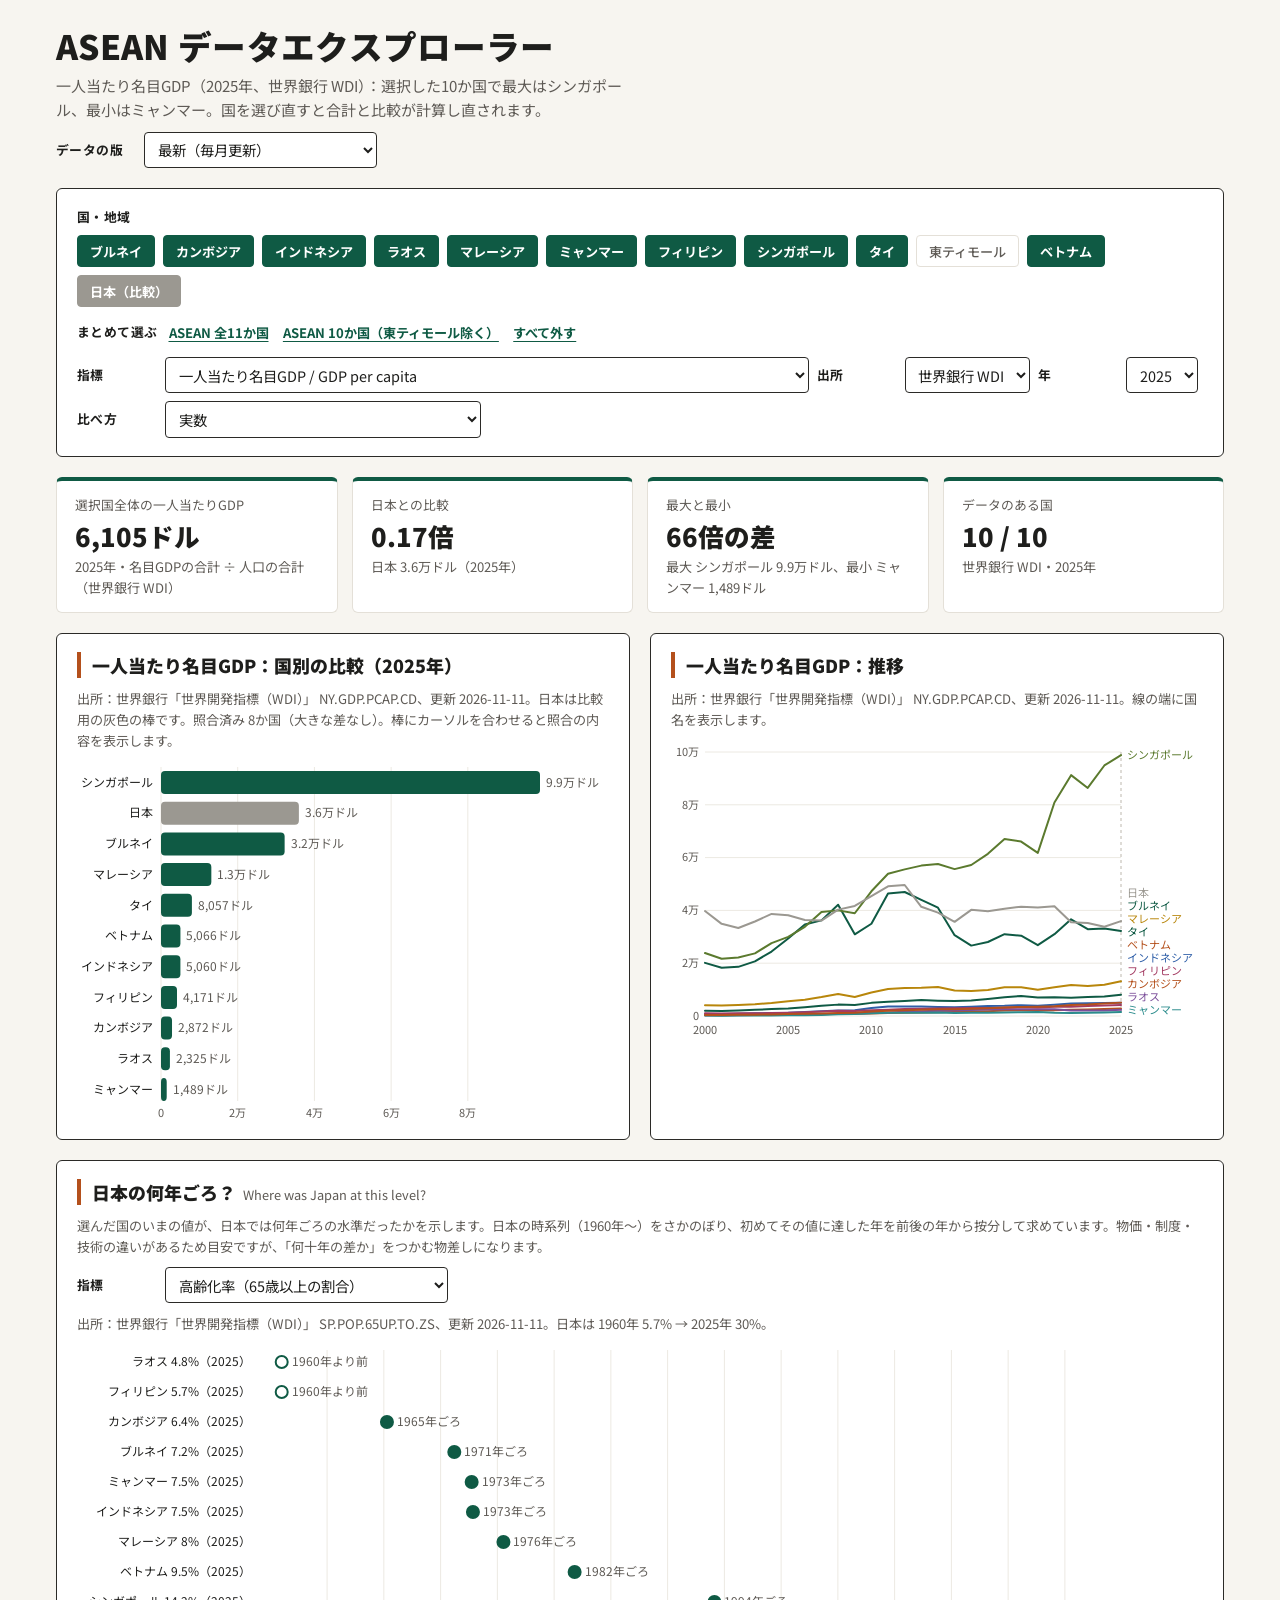
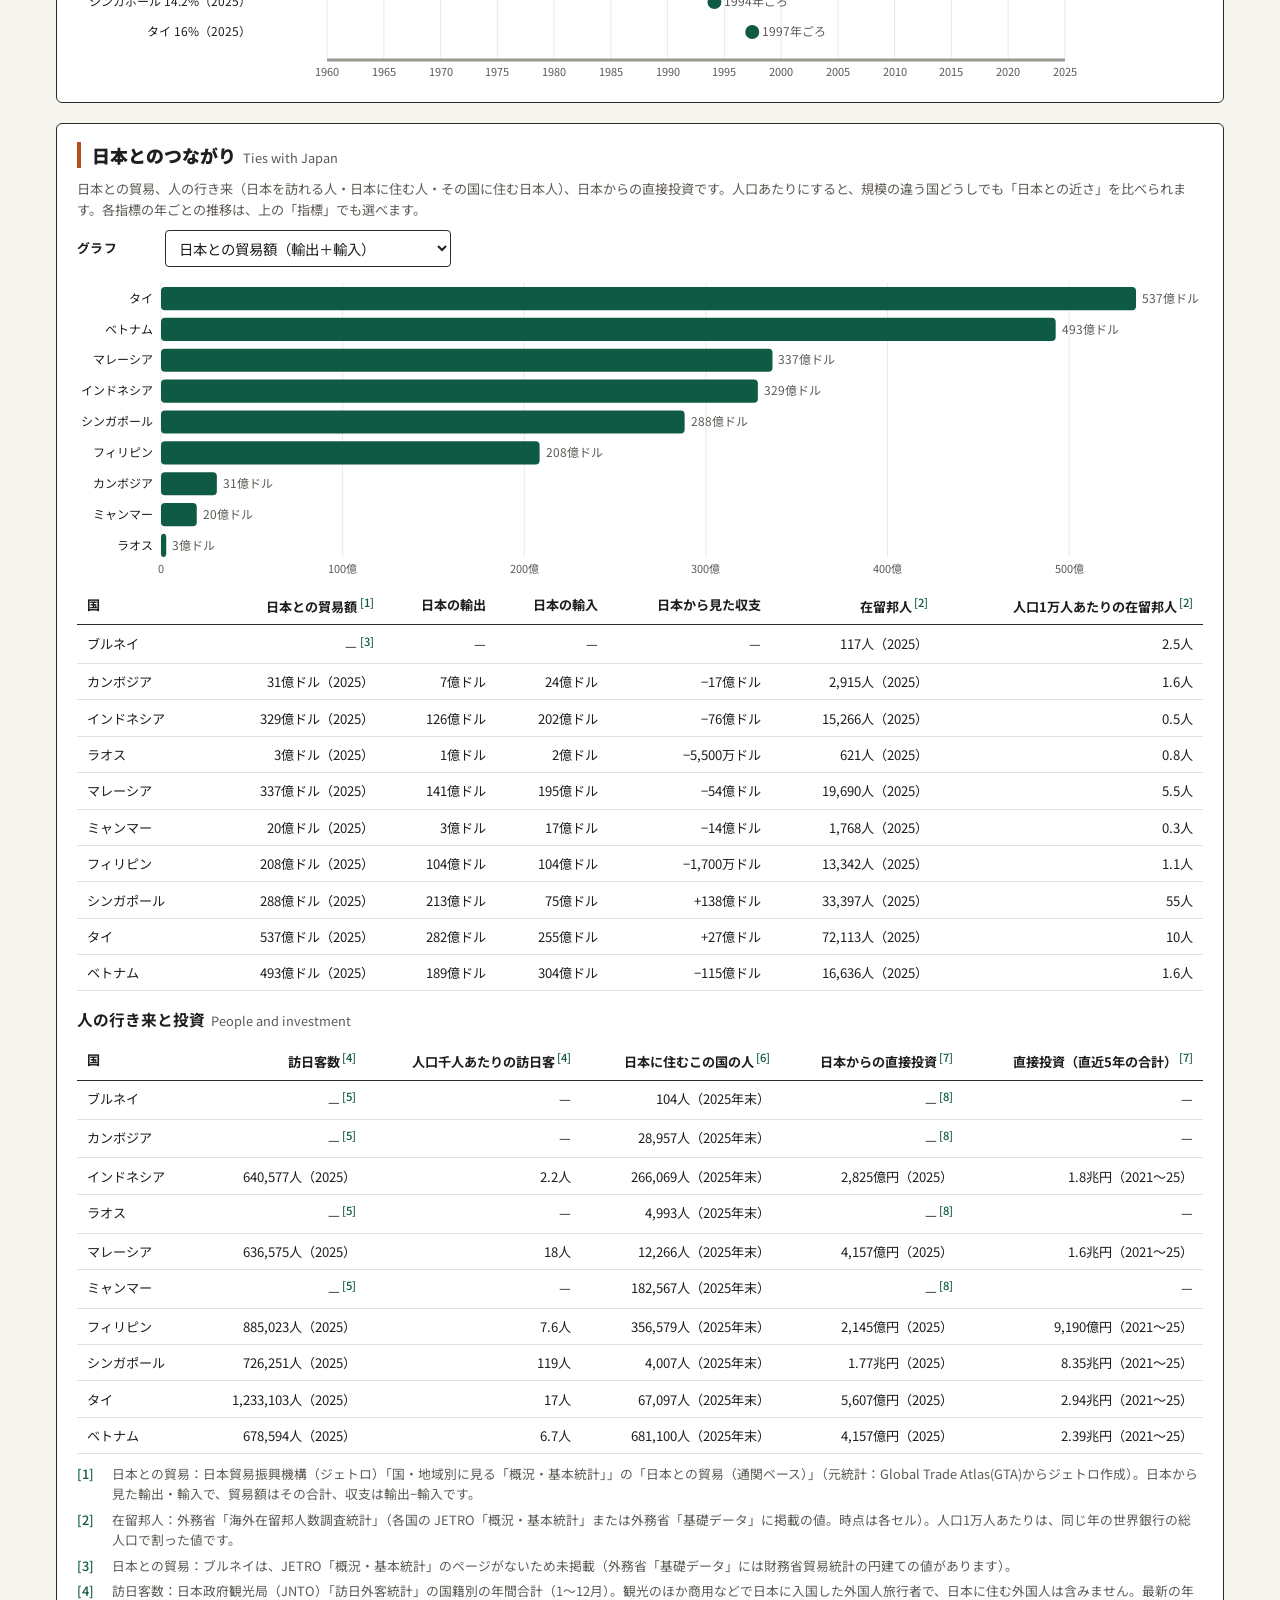
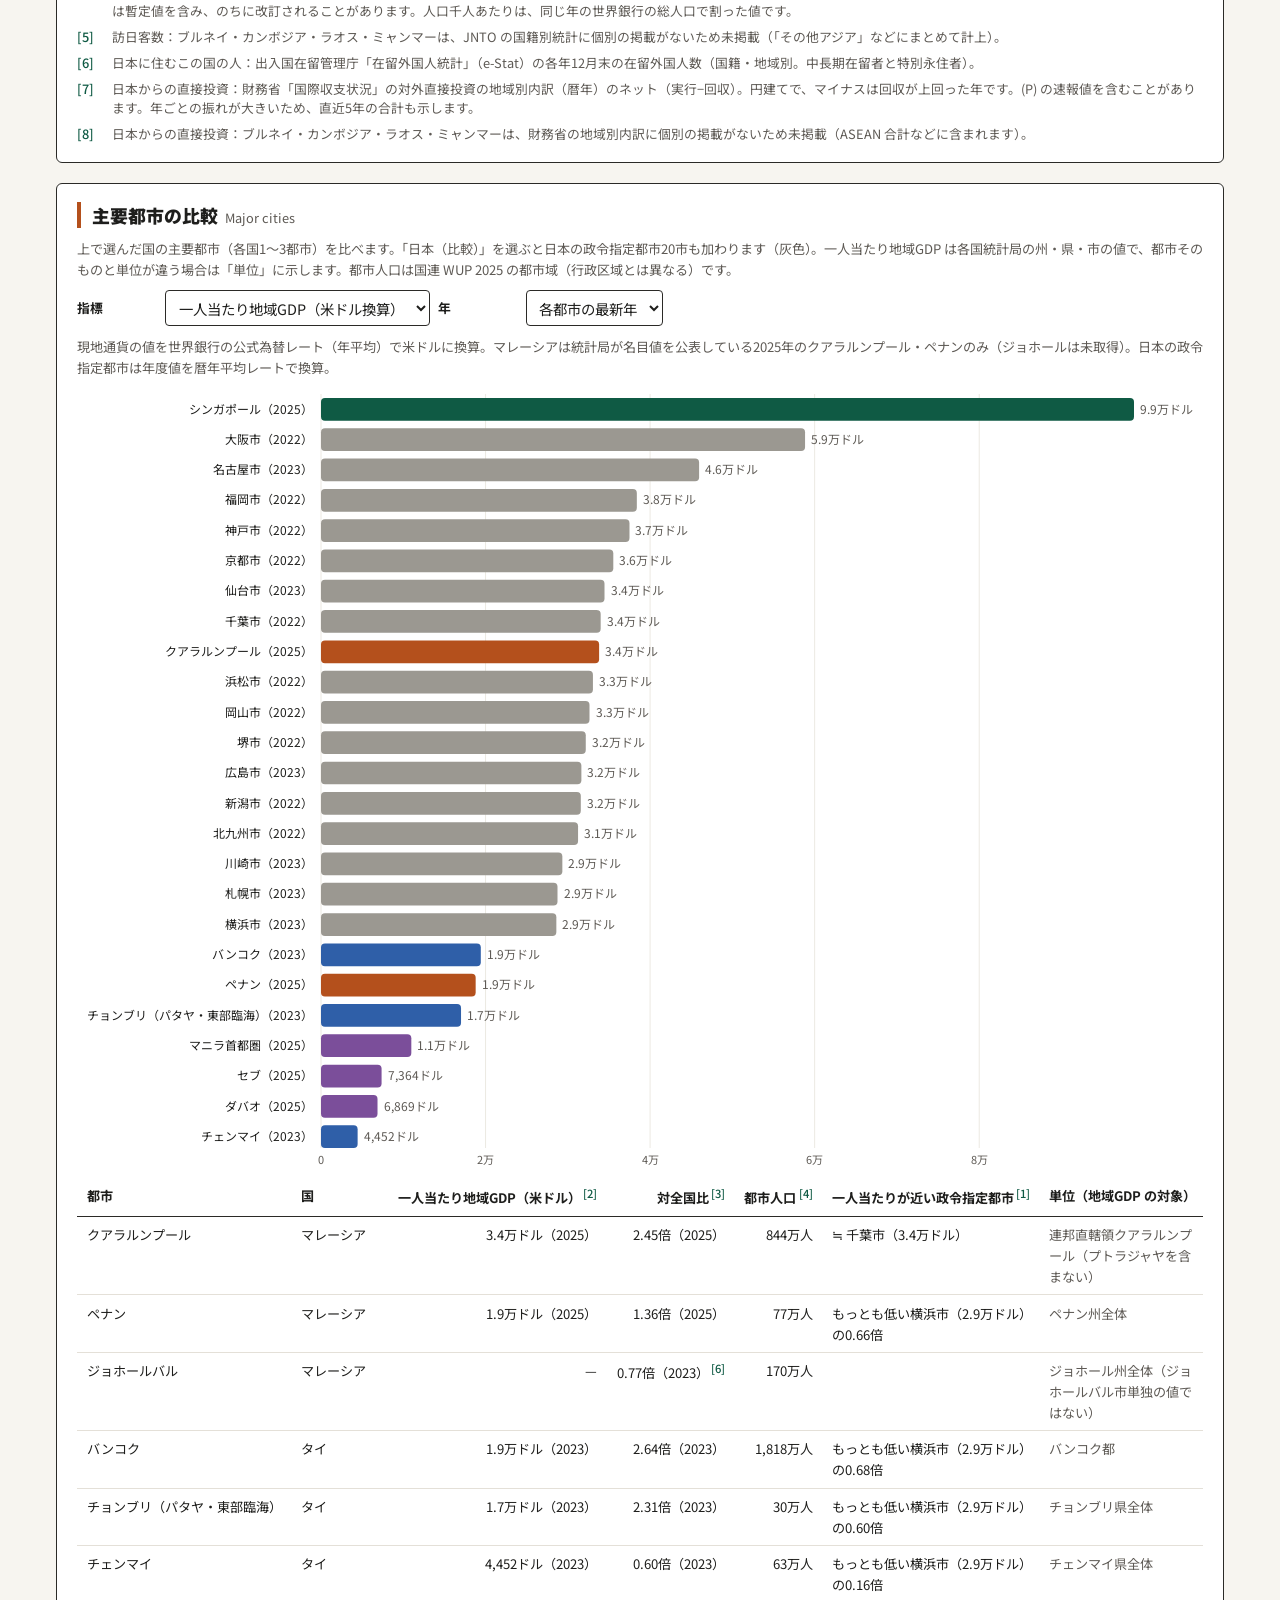
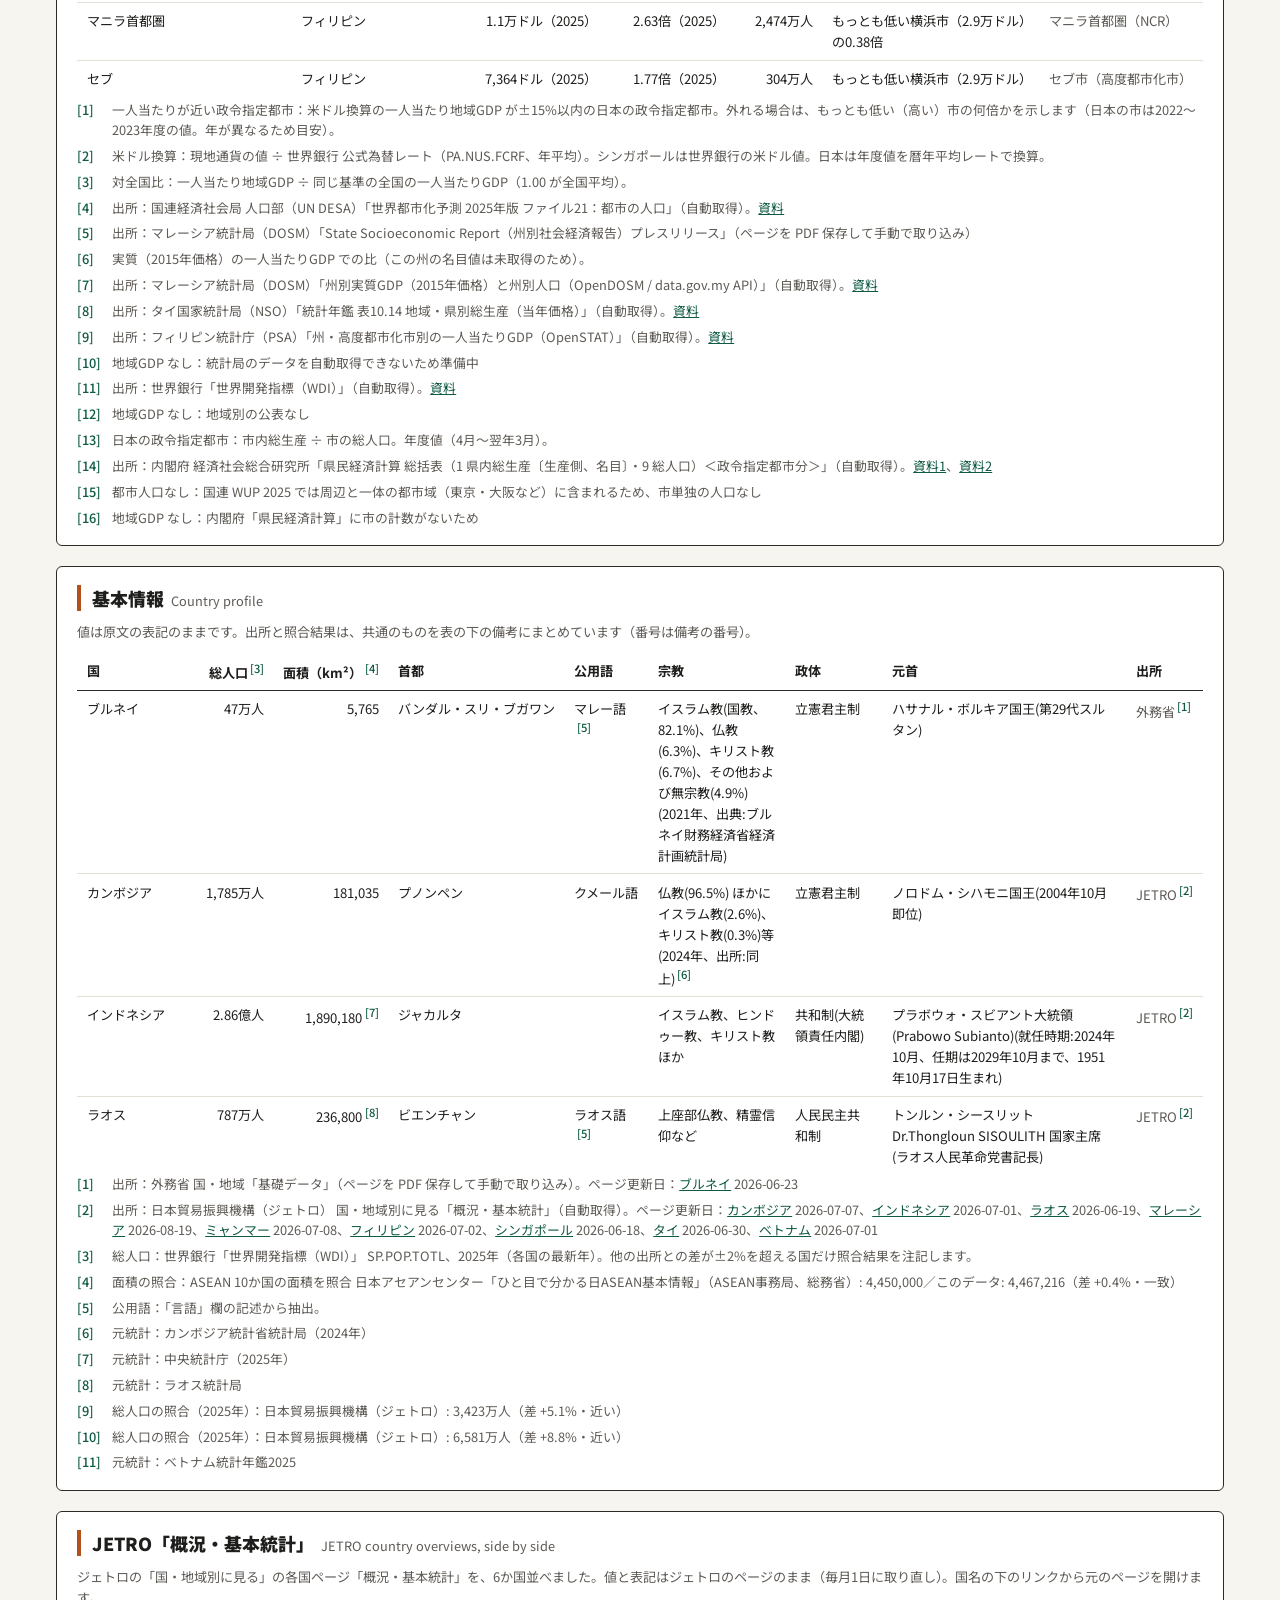
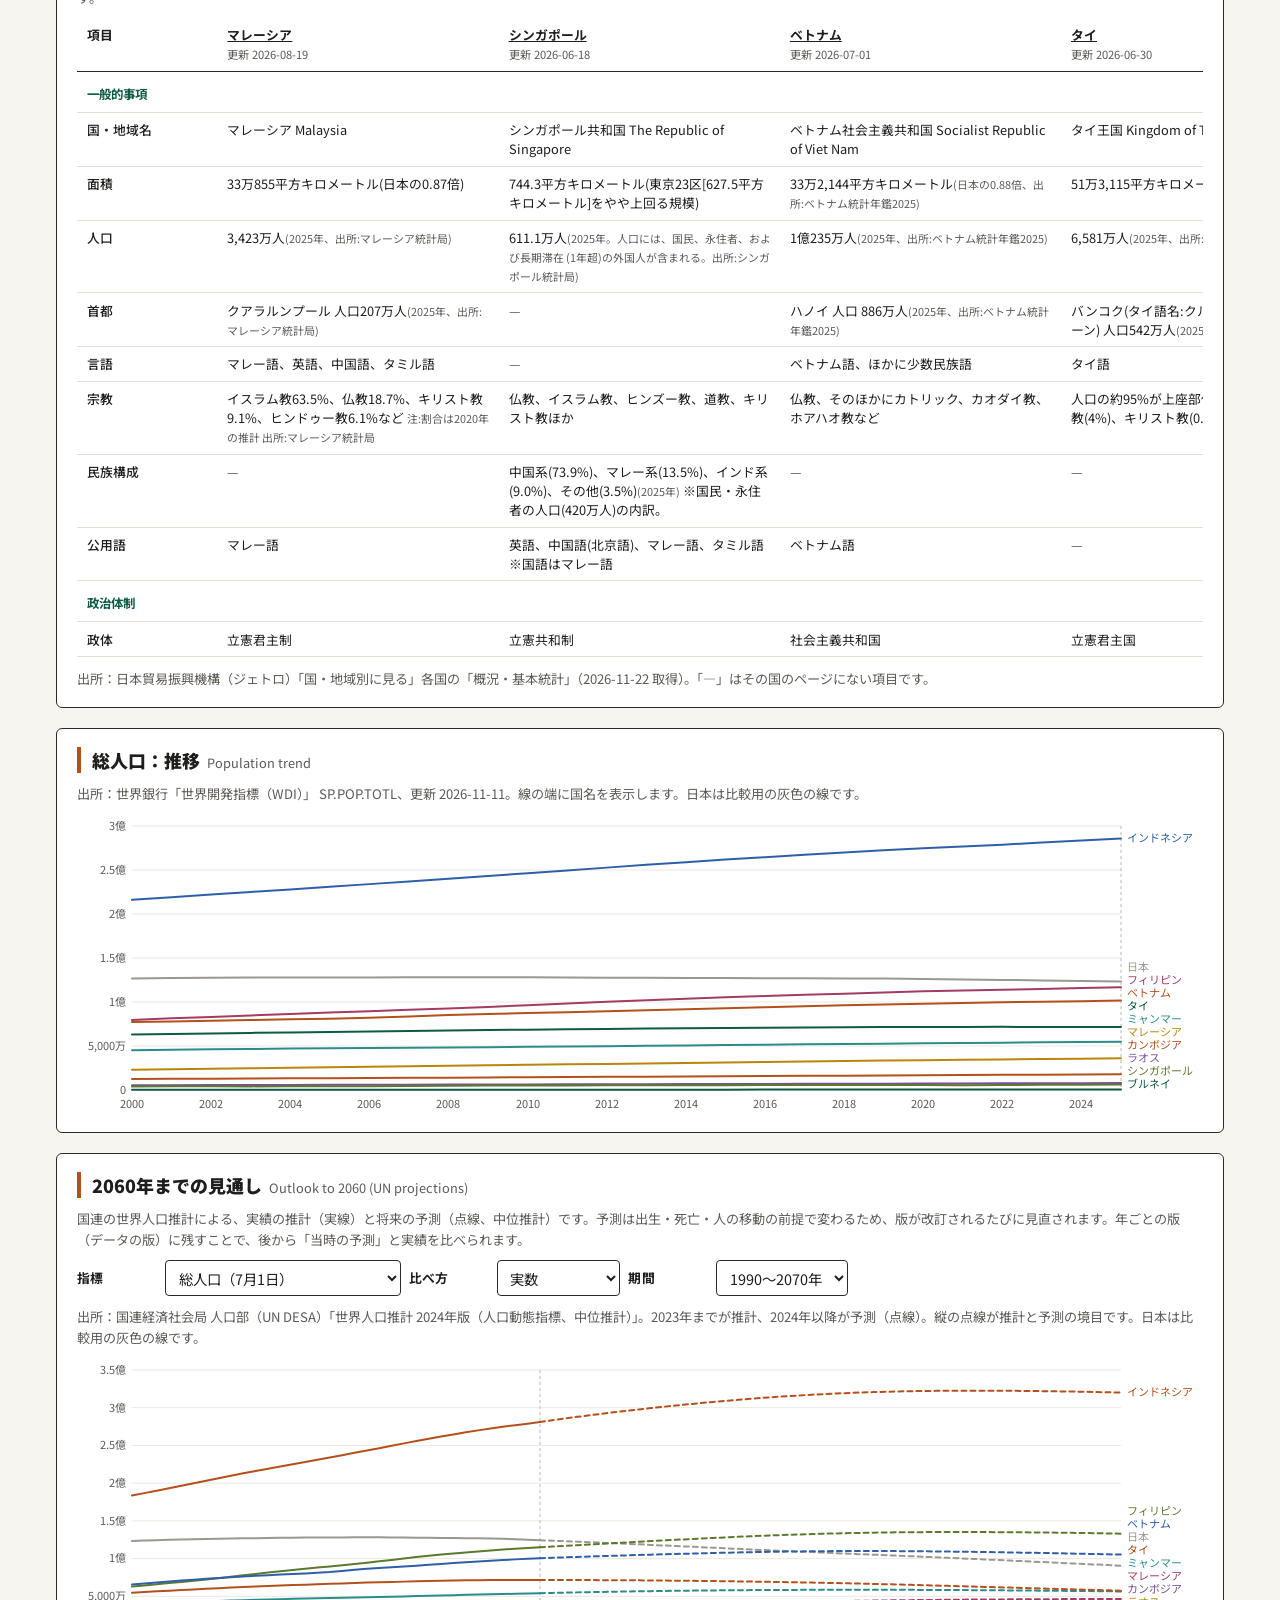
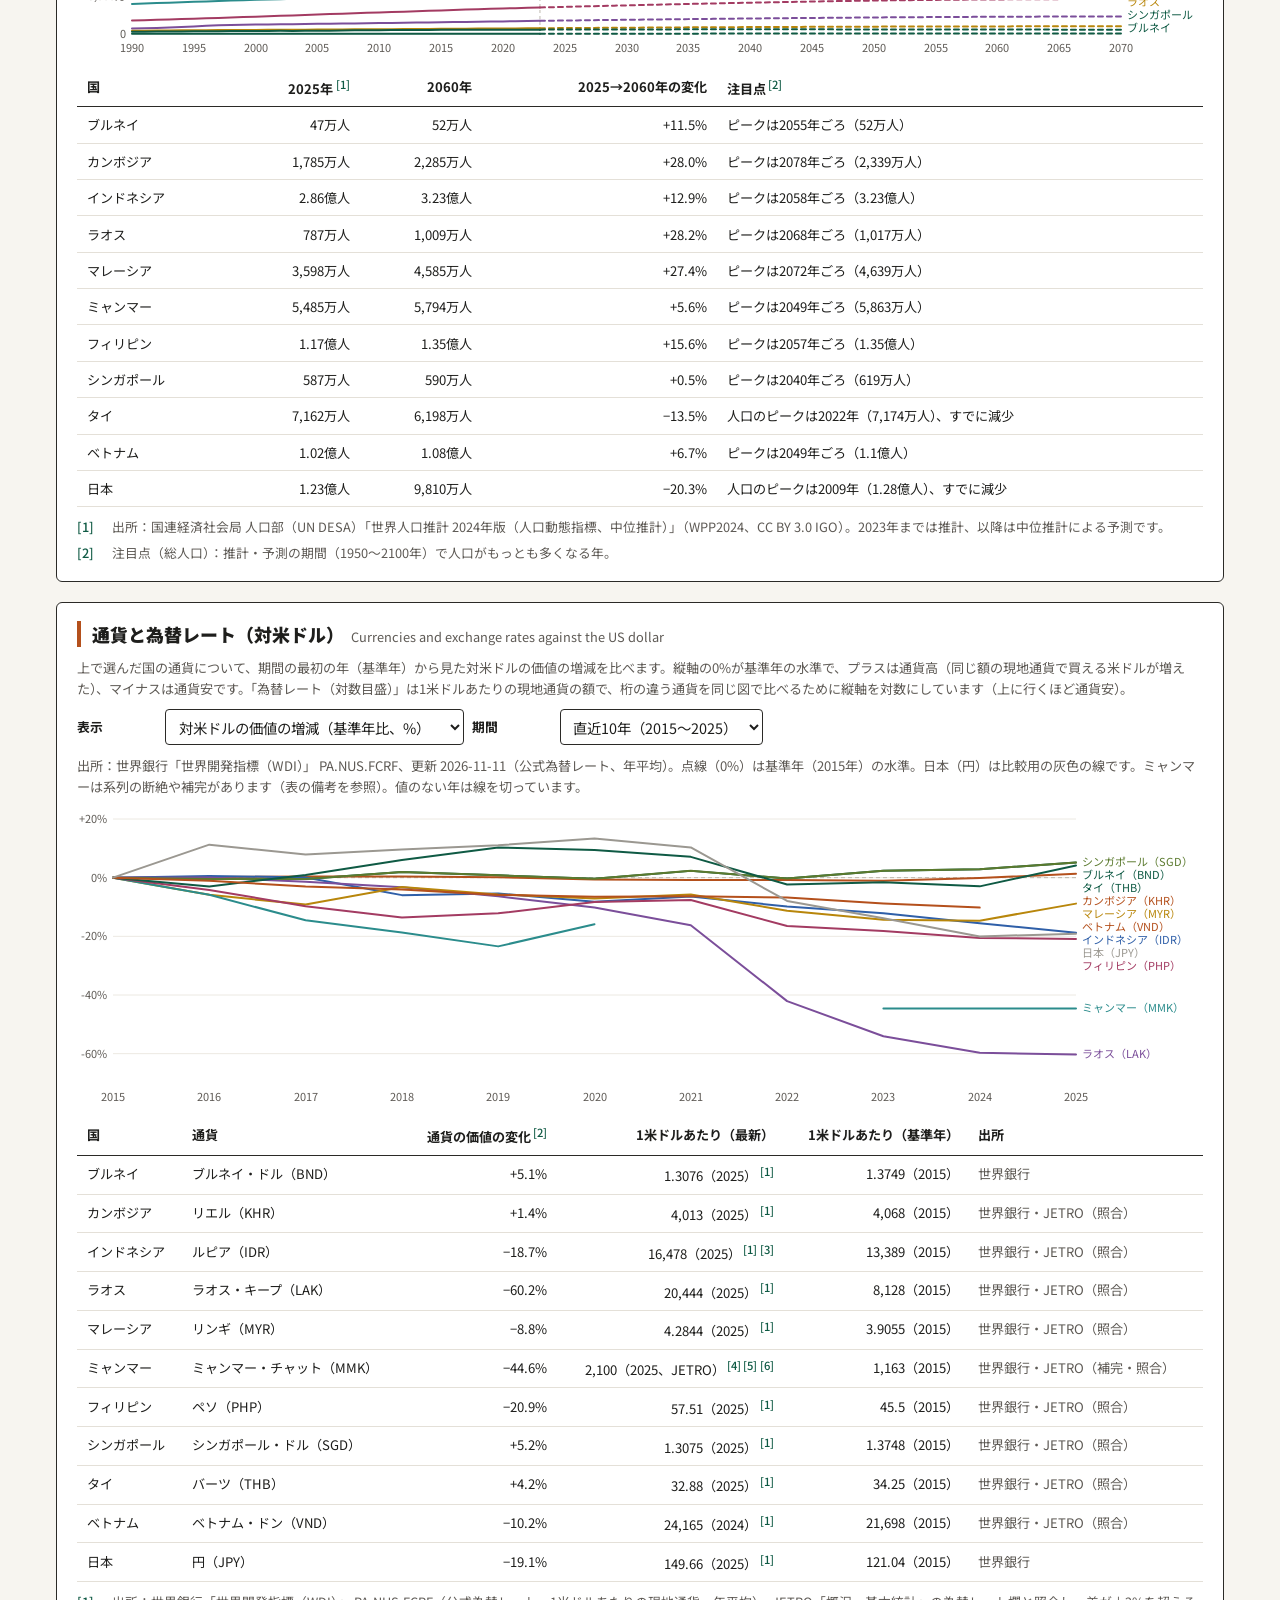
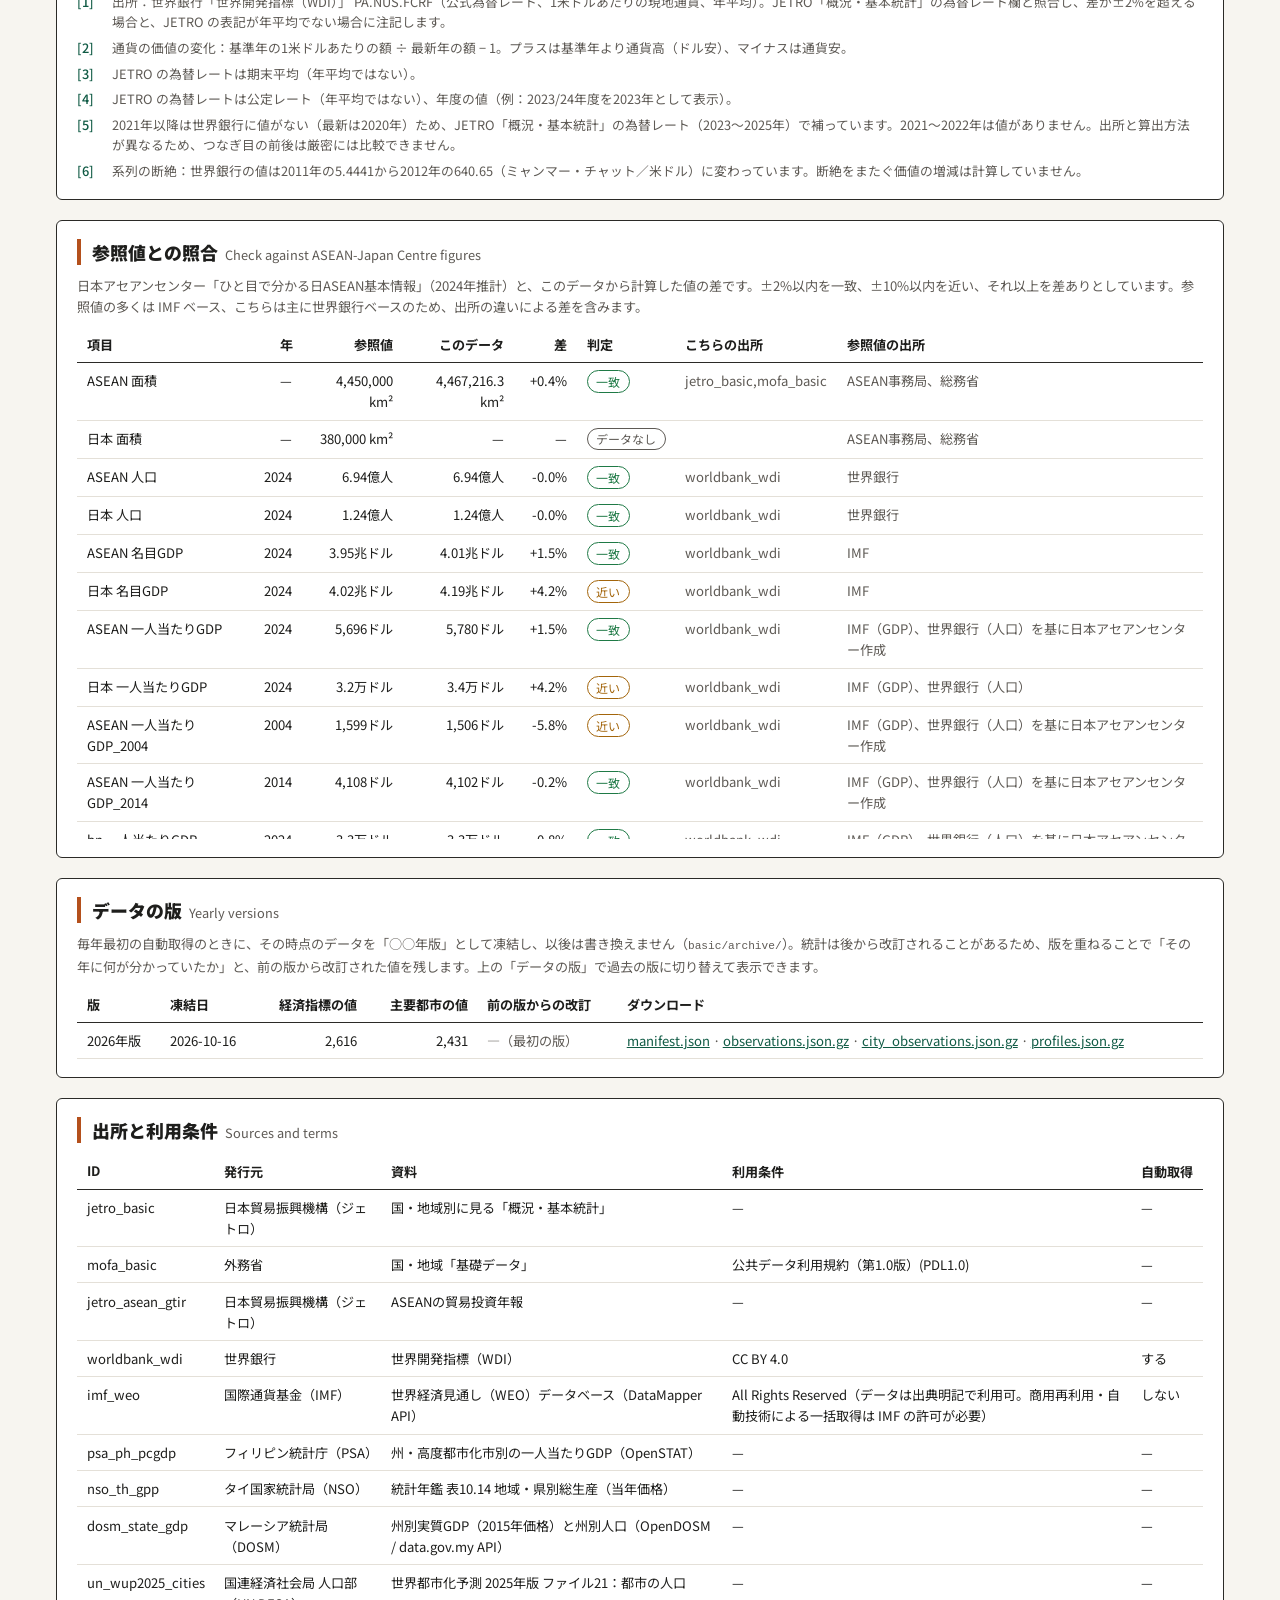
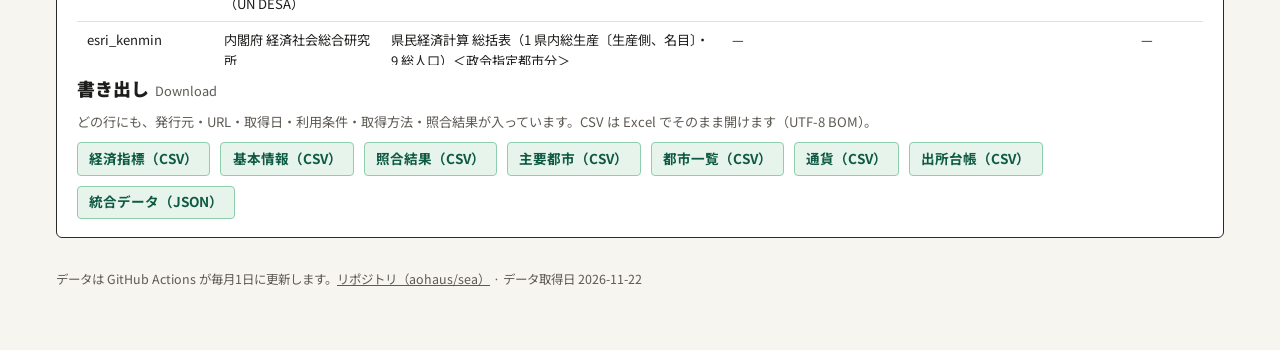
==== commit 063dc6c1: "basic: JETRO「概況・基本統計」をスマホでは項目ごとのカードに スマホ(幅640px以下)では、1つの項目の下に6か国を縦に並べたカードで見せ、 横スクロールなしで比べられるようにした。経済" ====
--- a/basic/index.html
+++ b/basic/index.html
@@ -46,6 +46,8 @@
   }
   * { box-sizing: border-box; }
   html, body { margin: 0; }
+  /* iPhone Safari enlarges text in wide tables (text autosizing); keep the sizes set here. */
+  html { -webkit-text-size-adjust: 100%; text-size-adjust: 100%; }
   body { background: var(--bg); color: var(--fg); font-family: var(--sans); font-size: 15px; line-height: 1.6; }
   main { max-width: 1200px; margin-inline: auto; padding-inline: 16px; padding-block: 24px 48px; display: grid; gap: 20px; }
   h1 { font-weight: 900; font-size: clamp(1.6rem, 3vw, 2.1rem); margin: 0; line-height: 1.3; letter-spacing: .01em; text-wrap: balance; }
@@ -134,7 +136,7 @@
   table.jetro td { white-space: normal; min-width: 14em; max-width: 20em; line-height: 1.5; }
   table.jetro td:first-child { min-width: 7em; max-width: 12em; font-weight: 500; white-space: normal; }
   @media (min-width: 641px) { table.jetro td:first-child { min-width: 11em; } }
-  @media (max-width: 640px) { table.jetro td:first-child { min-width: 6.5em; max-width: 8em; } table.jetro td { min-width: 12em; } }
+  @media (max-width: 640px) { table.jetro { font-size: .72rem; width: auto; } table.jetro td:first-child { min-width: 6.5em; max-width: 8em; } table.jetro td, table.jetro td:has(> table.sub), table.jetro td:has(> details > table.sub) { min-width: 11em; max-width: 13em; width: 12em; } table.jetro table.sub, table.jetro table.sub tbody, table.jetro table.sub thead, table.jetro table.sub tr { display: block; } table.jetro table.sub tr { padding: .15rem 0; } table.jetro table.sub th, table.jetro table.sub td { display: inline; white-space: normal; padding: 0 .4rem 0 0; } table.jetro thead th:not(:first-child) { min-width: 11em; } }
   table.jetro tr.sec th { position: sticky; left: 0; text-align: left; background: var(--panel); color: var(--accent); font-size: .78rem; padding-top: .8rem; border-bottom: 1px solid var(--line); }
   table.jetro td.none { color: var(--muted); }
   table.jetro table.sub { font-size: .74rem; border-collapse: collapse; margin: 0; }
@@ -147,6 +149,33 @@
   table.jetro .yrs { display: grid; grid-template-columns: auto 1fr; gap: 0 .6rem; }
   table.jetro .yrs .y { color: var(--muted); }
   table.jetro .unit { color: var(--muted); font-size: .72rem; }
+  /* Year and source notes inside JETRO values, set smaller so the figures stand out. */
+  .jetro .aside, .jetro-cards .aside { color: var(--muted); font-size: .85em; }
+  /* Phones: one card per item, the six countries listed under it (no sideways scrolling). */
+  .jetro-cards { display: none; }
+  @media (max-width: 640px) {
+    #jetro .jetro-box, #jetro .jetro-hint { display: none; }
+    .jetro-cards { display: block; }
+    .jetro-cards h3 { margin: 1.1rem 0 .3rem; font-size: .9rem; color: var(--accent); }
+    .jetro-cards .jc { border-top: 1px solid var(--line); padding: .55rem 0 .35rem; }
+    .jetro-cards .jc-title { font-weight: 700; font-size: .85rem; margin-bottom: .25rem; }
+    .jetro-cards .jc-title .unit { color: var(--muted); font-weight: 400; font-size: .75rem; margin-left: .3rem; }
+    .jetro-cards .jc-row { display: grid; grid-template-columns: 5.6em 1fr; gap: .4rem; padding: .18rem 0; font-size: .8rem; line-height: 1.5; }
+    .jetro-cards .jc-row + .jc-row { border-top: 1px dashed var(--line); }
+    .jetro-cards .jc-c { color: var(--muted); font-size: .72rem; padding-top: .1rem; white-space: nowrap; letter-spacing: -.02em; }
+    .jetro-cards .jc-c a { color: inherit; }
+    .jetro-cards .jc-v { min-width: 0; overflow-wrap: anywhere; }
+    .jetro-cards .none { color: var(--muted); }
+    .jetro-cards .yv { display: inline-block; margin-right: .7rem; white-space: nowrap; }
+    .jetro-cards .yv small { color: var(--muted); font-size: .7rem; margin-right: .2rem; }
+    .jetro-cards table.sub { font-size: .72rem; border-collapse: collapse; display: block; max-width: 100%; overflow-x: auto; }
+    .jetro-cards table.sub th, .jetro-cards table.sub td { padding: .1rem .4rem .1rem 0; text-align: left; vertical-align: top; font-weight: 400; border: none; }
+    .jetro-cards table.sub th { color: var(--muted); }
+    .jetro-cards details summary { cursor: pointer; }
+    .jetro-cards .more { color: var(--accent); font-size: .72rem; }
+    .jetro-cards details[open] summary .more { display: none; }
+    .jetro-cards .src-line { color: var(--muted); font-size: .72rem; margin: .4rem 0 0; }
+  }
   .pill { display: inline-block; border-radius: 999px; padding: .05rem .55rem; font-size: .75rem; border: 1px solid currentColor; white-space: nowrap; }
   .pill.match { color: var(--ok); } .pill.close { color: var(--warn); } .pill.differs { color: var(--bad); } .pill.no_data { color: var(--muted); }
   .downloads { display: flex; flex-wrap: wrap; gap: 10px; }
@@ -294,10 +323,11 @@
   <section class="card" id="jetro">
     <h2>JETRO「概況・基本統計」<span class="en">JETRO country overviews, side by side</span></h2>
     <p class="note">ジェトロの「国・地域別に見る」の各国ページ「概況・基本統計」を、6か国並べました。値と表記はジェトロのページのまま（毎月1日に取り直し）。国名の下のリンクから元のページを開けます。</p>
-    <p class="scroll-hint" aria-hidden="true">← 表は横にスクロールできます →</p>
+    <p class="scroll-hint jetro-hint" aria-hidden="true">← 表は横にスクロールできます →</p>
     <div class="tablebox cards-box matrix-box jetro-box">
       <table id="jetro-table" class="cards matrix jetro"><thead></thead><tbody></tbody></table>
     </div>
+    <div id="jetro-cards" class="jetro-cards"></div>
     <p class="note" id="jetro-note"></p>
   </section>
 
@@ -1582,7 +1612,21 @@
     return out;
   }
 
-  function cellContent(item) {
+  // Text with its year / source / note parts in small grey ("…(2025年、出所:…)", "注:…", "出所:…").
+  const ASIDE = /[(（](?:[^()（）]|[(（][^()（）]*[)）])*[)）]|(?:注|出所)[:：][^。]*$/g;
+  const ASIDE_WORDS = /出所|年|注|推計|時点|月末|現在|速報|暫定|見込/;
+  function richText(text) {
+    const box = el('span'); let at = 0;
+    for (const m of text.matchAll(ASIDE)) {
+      if (!ASIDE_WORDS.test(m[0])) continue;
+      if (m.index > at) box.append(text.slice(at, m.index));
+      box.append(el('span', 'aside', m[0])); at = m.index + m[0].length;
+    }
+    if (at < text.length) box.append(text.slice(at));
+    return box;
+  }
+
+  function cellContent(item, longAt = 90) {
     if (!item) return el('span', null, '—');
     if (item.kind === 'years') {
       const box = el('div');
@@ -1602,10 +1646,10 @@
       return d;
     }
     const text = item.text || '—';
-    if (text.length <= 90) return el('span', null, text);
+    if (text.length <= longAt) return richText(text);
     const d = el('details'), s = el('summary');
-    s.append(text.slice(0, 60) + '…', ' ', el('span', 'more', '続きを見る'));
-    d.append(s, el('div', null, text));
+    s.append(text.slice(0, Math.round(longAt * 2 / 3)) + '…', ' ', el('span', 'more', '続きを見る'));
+    d.append(s, richText(text));
     return d;
   }
 
@@ -1621,7 +1665,7 @@
       hr.append(th);
     });
     table.tHead.replaceChildren(hr);
-    const body = [];
+    const body = [], orders = [];
     for (const sec of SECTIONS) {
       // Row order: the first country's order, with rows only other countries have put after the row before them.
       const order = [];
@@ -1634,6 +1678,7 @@
         }
       });
       if (!order.length) continue;
+      orders.push([sec, order]);
       const tr = el('tr', 'sec'); const th = el('th', null, sec); th.colSpan = COUNTRIES.length + 1; tr.append(th); body.push(tr);
       for (const o of order) {
         const row = el('tr'); row.append(el('td', null, o.label));
@@ -1645,6 +1690,34 @@
       }
     }
     table.tBodies[0].replaceChildren(...body);
+
+    // Phone view: the same rows as cards, each listing the six countries.
+    const cards = [];
+    for (const [sec, order] of orders) {
+      cards.push(el('h3', null, sec));
+      for (const o of order) {
+        const items = parsed.map((pc) => pc && (pc[sec] || []).find((it) => it.key === o.key));
+        const card = el('div', 'jc'), title = el('div', 'jc-title', o.label);
+        // The unit goes in the title when every country uses the same one (money rows differ: リンギ, S$, ...).
+        const units = [...new Set(items.filter((it) => it && it.kind === 'years').map((it) => it.unit))];
+        if (units.length === 1 && units[0]) title.append(el('span', 'unit', units[0]));
+        card.append(title);
+        COUNTRIES.forEach(([c, ja], k) => {
+          const it = items[k], row = el('div', 'jc-row'), name = el('div', 'jc-c'), v = el('div', 'jc-v' + (it ? '' : ' none'));
+          name.textContent = ja;
+          if (it && it.kind === 'years') {
+            it.years.forEach((y, j) => { const s = el('span', 'yv'); s.append(el('small', null, String(y).replace(/^20(\d\d)年$/, "'$1")), it.values[j] || '—'); v.append(s); });
+            if (units.length > 1 && it.unit) v.append(el('span', 'aside', it.unit));
+          } else v.append(cellContent(it, 160));
+          row.append(name, v); card.append(row);
+        });
+        cards.push(card);
+      }
+    }
+    const src = el('p', 'src-line');
+    COUNTRIES.forEach(([c, ja], k) => { const p = pages[k]; if (p && p.url) { const a = el('a', null, ja); a.href = p.url; a.target = '_blank'; a.rel = 'noopener'; src.append(k ? ' · ' : '元のページ：', a); } });
+    cards.push(src);
+    document.getElementById('jetro-cards').replaceChildren(...cards);
     const got = pages.filter((p) => p && p.retrieved_at).map((p) => p.retrieved_at.slice(0, 10)).sort();
     document.getElementById('jetro-note').textContent = '出所：日本貿易振興機構（ジェトロ）「国・地域別に見る」各国の「概況・基本統計」' + (got.length ? '（' + got[got.length - 1] + ' 取得）' : '') + '。「—」はその国のページにない項目です。';
   });
